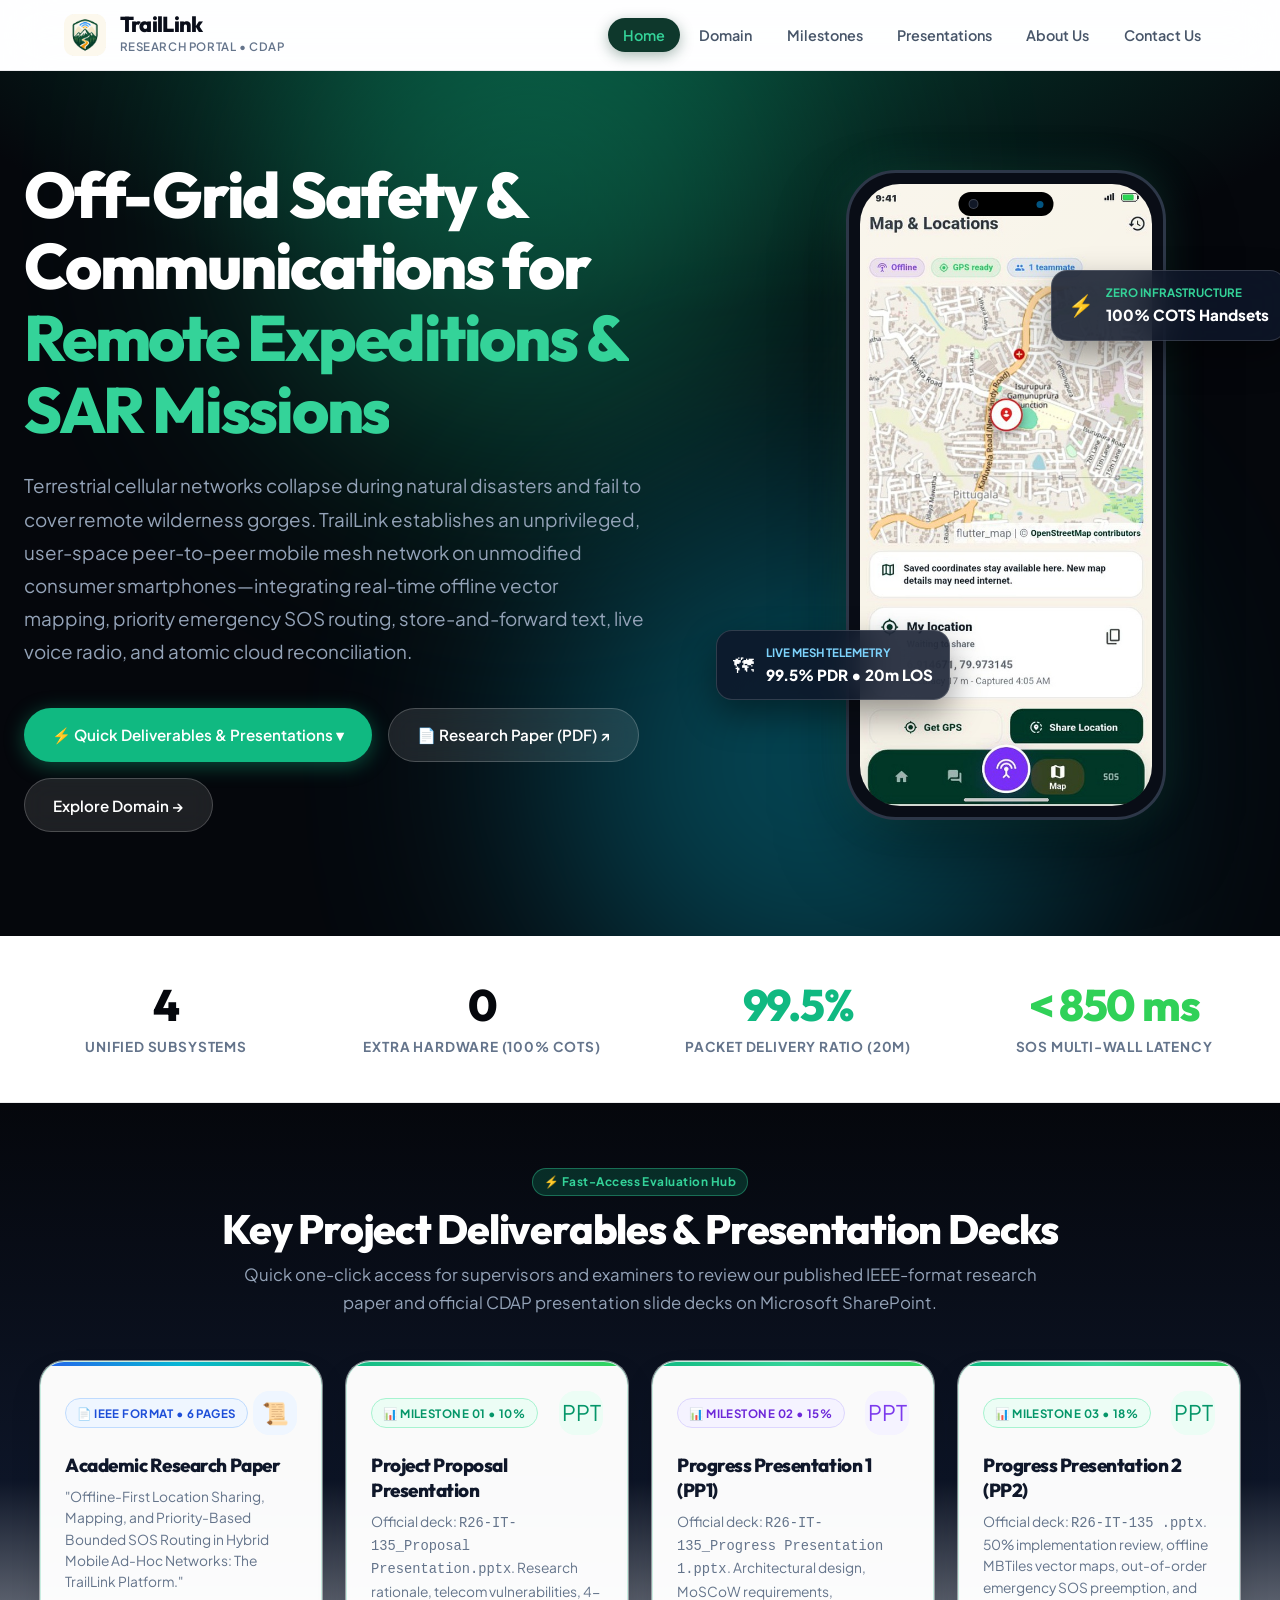
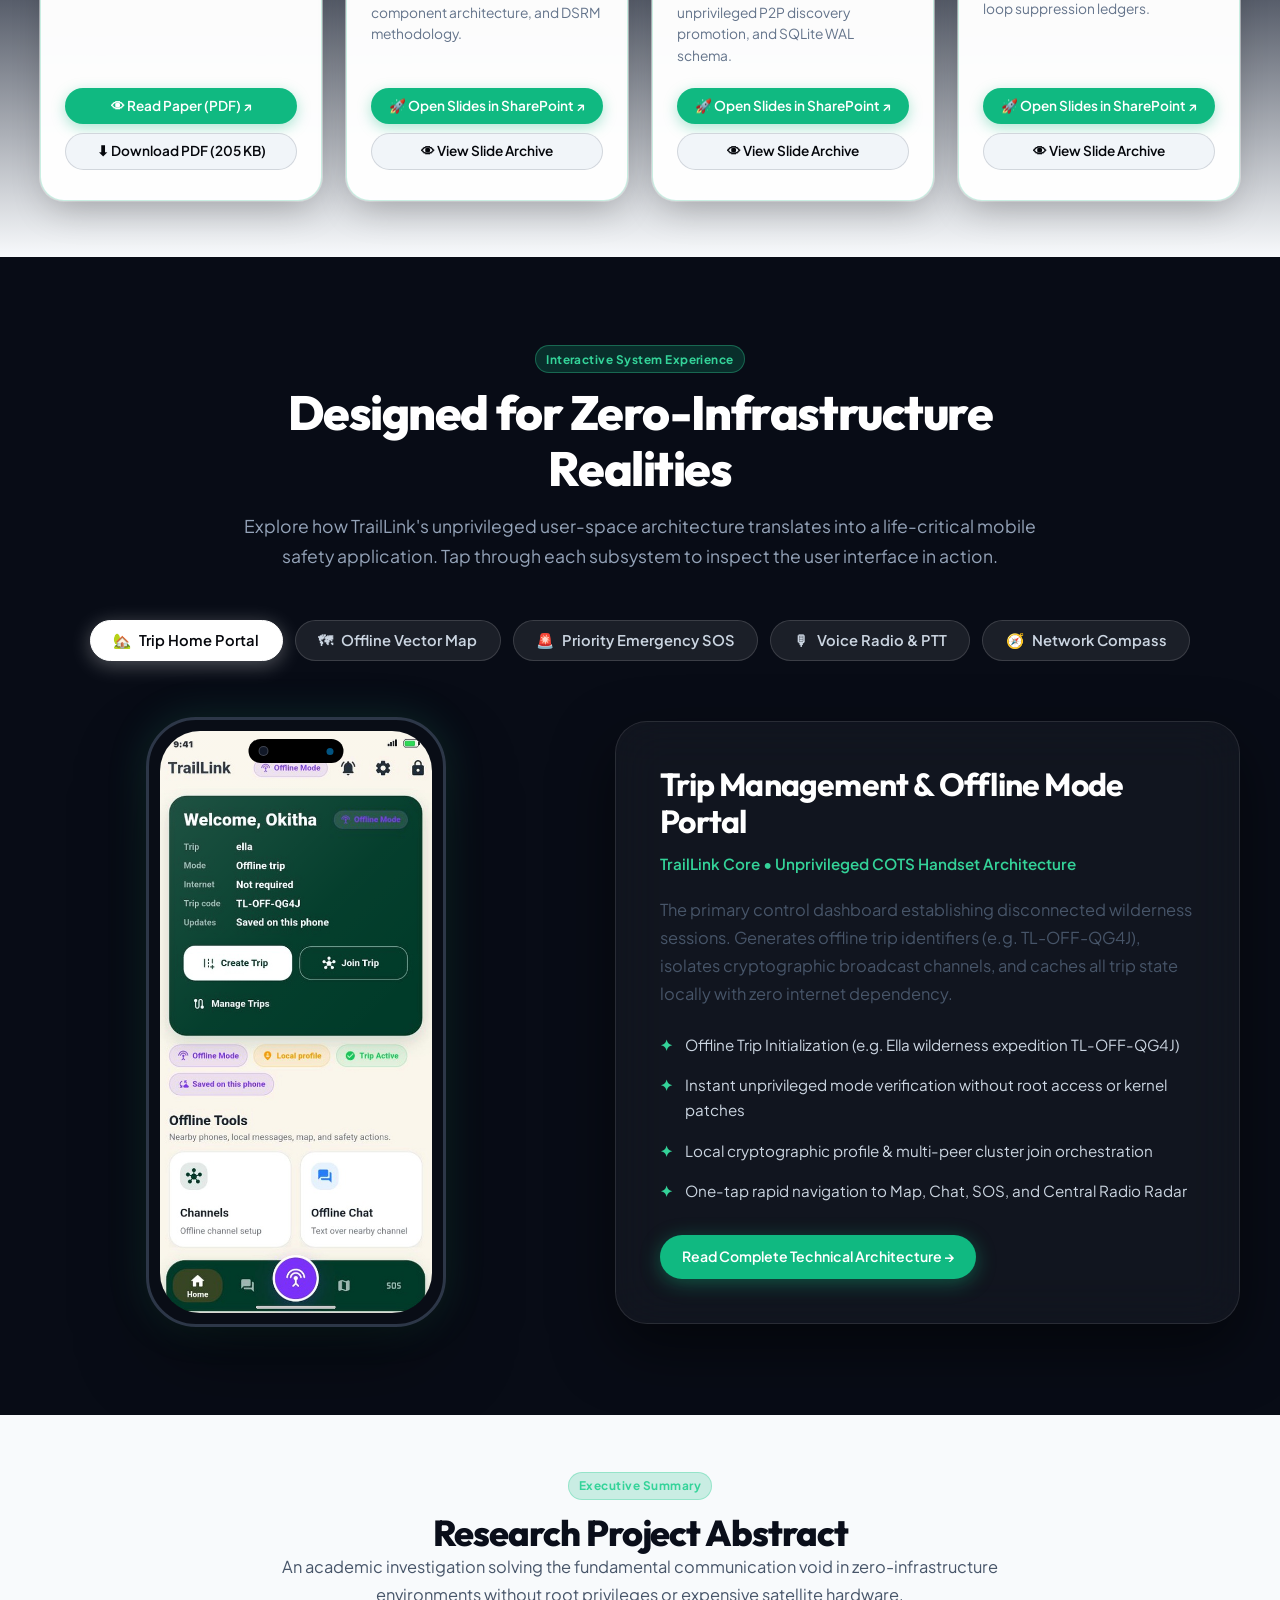
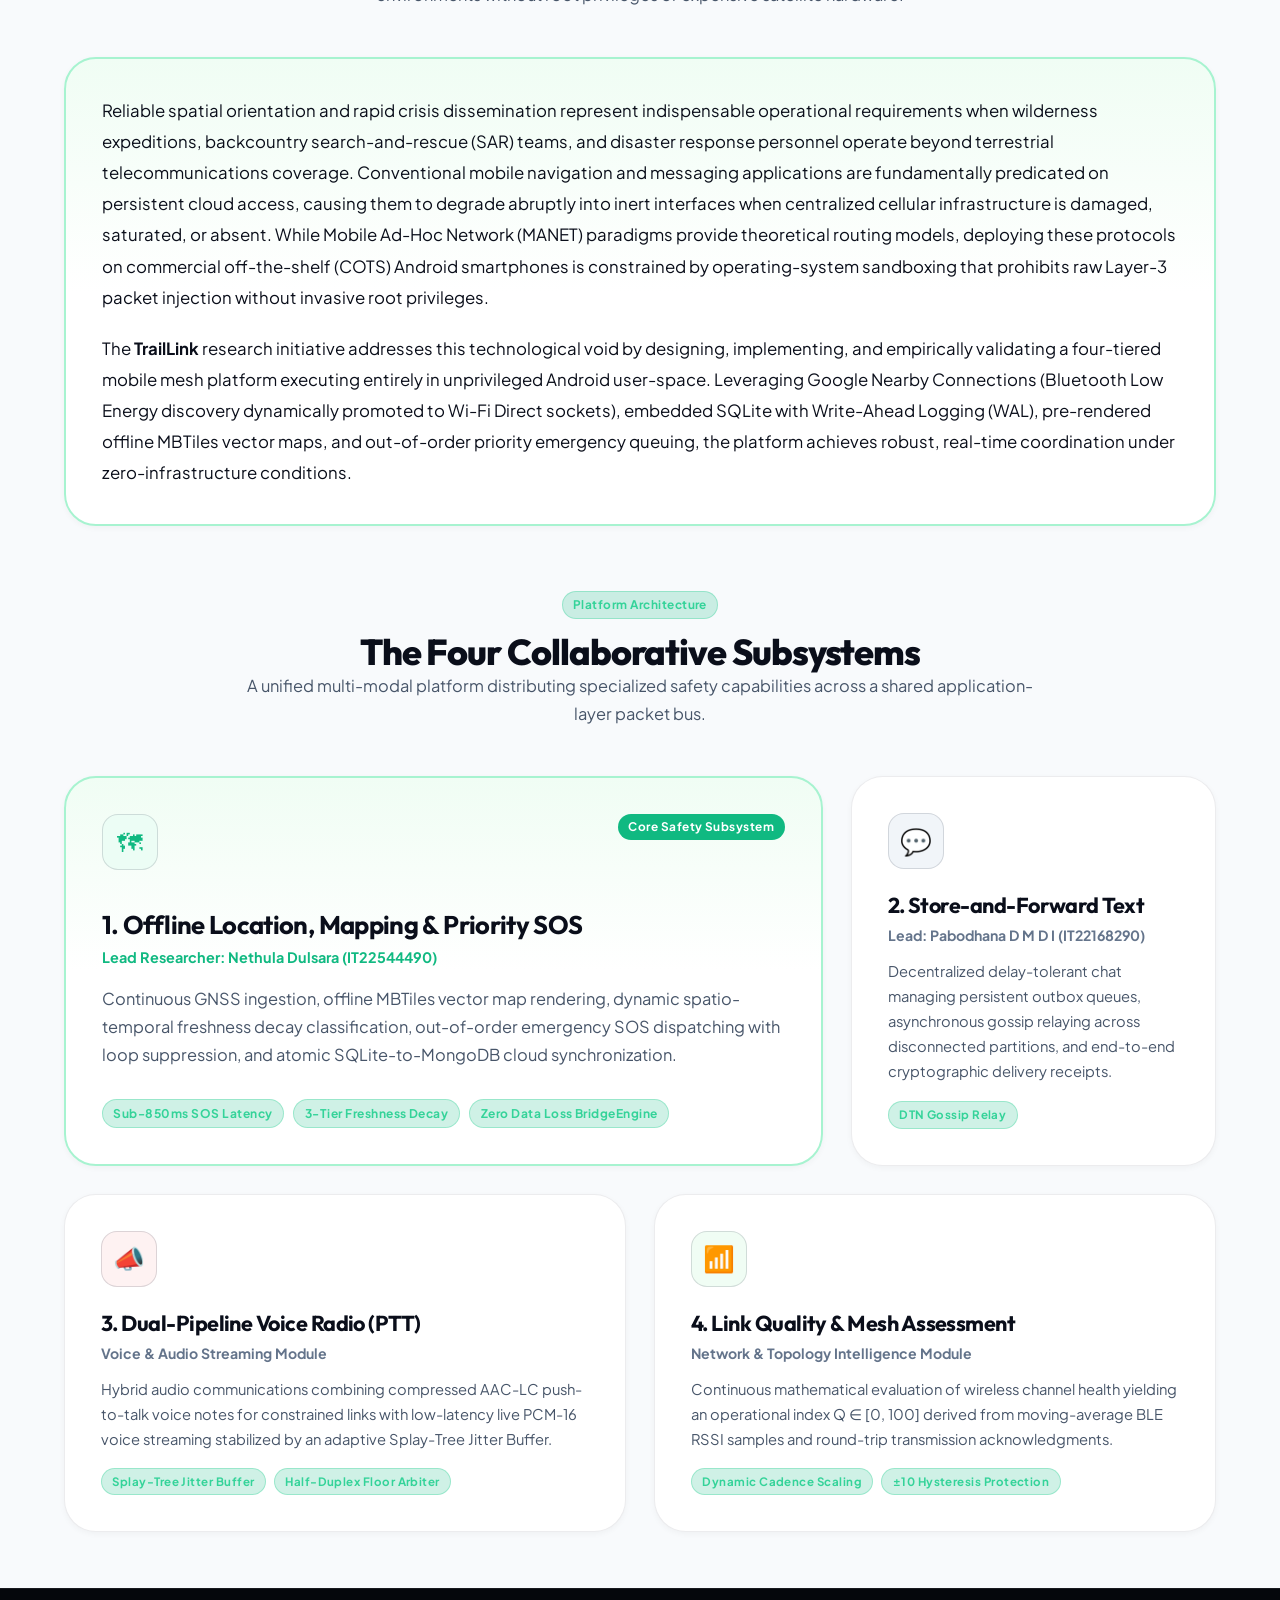
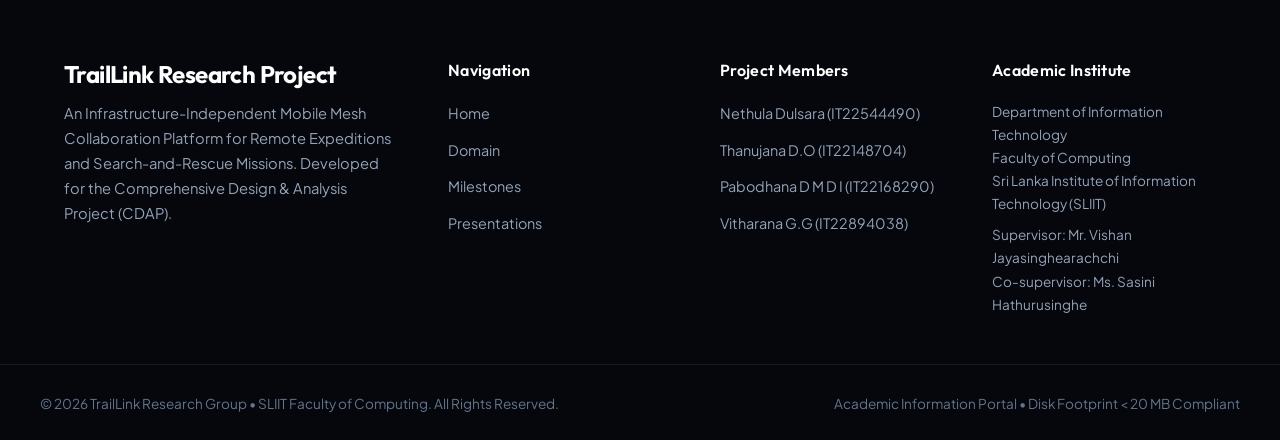
==== index.html @ e95dc028 "Initial commit of TrailLink website" ====
<!DOCTYPE html>
<html lang="en">
<head>
  <meta charset="UTF-8">
  <meta name="viewport" content="width=device-width, initial-scale=1.0">
  <meta name="description" content="TrailLink: Infrastructure-Independent Mobile Mesh Collaboration Platform for Remote Expeditions and Search-and-Rescue Missions. SLIIT CDAP Final Year Research Project.">
  <title>Home | TrailLink Academic Research Portal</title>
  <meta http-equiv="Cache-Control" content="no-cache, no-store, must-revalidate">
  <meta http-equiv="Pragma" content="no-cache">
  <meta http-equiv="Expires" content="0">
  <link rel="stylesheet" href="css/style.css?v=3.3">
  <link rel="icon" type="image/png" href="images/traillink_logo.png">
  <script>
    (function() {
      function clean() {
        document.querySelectorAll("nav a, footer a").forEach(function(a) {
          if (a.textContent.trim().toLowerCase() === "documents" || (a.getAttribute("href") && a.getAttribute("href").indexOf("documents.html") !== -1)) {
            var li = a.closest("li");
            if (li) li.remove(); else a.remove();
          }
        });
      }
      if (document.readyState === "loading") {
        document.addEventListener("DOMContentLoaded", clean);
      } else {
        clean();
      }
      window.addEventListener("pageshow", clean);
    })();
  </script>
</head>
<body>


  <!-- Sticky Glassmorphic Header -->
  <header class="site-header">
    <div class="header-container">
      <a href="index.html?v=3.2" class="brand-wrapper" aria-label="TrailLink Home">
        <img src="images/traillink_logo.png" alt="TrailLink Logo" class="brand-logo">
        <div class="brand-text">
          <h2>TrailLink</h2>
          <span>Research Portal &bull; CDAP</span>
        </div>
      </a>

      <button class="mobile-toggle" aria-label="Toggle navigation menu" aria-expanded="false">&#9776;</button>

      <!-- Navigation conforming to CDAP guidelines: Home, Domain, Milestones, Documents, Presentations, About us, Contact us -->
      <nav class="main-nav" aria-label="Primary navigation">
        <ul>
          <li><a href="index.html?v=3.2" class="nav-link active">Home</a></li>
          <li><a href="domain.html?v=3.2" class="nav-link">Domain</a></li>
          <li><a href="milestones.html?v=3.2" class="nav-link">Milestones</a></li>
          <li><a href="presentations.html?v=3.2" class="nav-link">Presentations</a></li>
          <li><a href="about.html?v=3.2" class="nav-link">About Us</a></li>
          <li><a href="contact.html?v=3.2" class="nav-link">Contact Us</a></li>
        </ul>
      </nav>
    </div>
  </header>

  <!-- Cinematic Apple Hero Section with Ambient Glow & Floating 3D Device -->
  <section class="hero-apple">
    <div class="ambient-light-orb orb-blue"></div>
    <div class="ambient-light-orb orb-cyan"></div>

    <div class="hero-apple-container">
      <div class="reveal">
        <h1>
          Off-Grid Safety &amp; Communications for <span class="text-gradient-cyan">Remote Expeditions &amp; SAR Missions</span>
        </h1>
        <p class="hero-lead-apple">
          Terrestrial cellular networks collapse during natural disasters and fail to cover remote wilderness gorges. TrailLink establishes an unprivileged, user-space peer-to-peer mobile mesh network on unmodified consumer smartphones—integrating real-time offline vector mapping, priority emergency SOS routing, store-and-forward text, live voice radio, and atomic cloud reconciliation.
        </p>
        <div class="hero-actions">
          <a href="#quick-deliverables" class="btn-apple btn-apple-primary">⚡ Quick Deliverables &amp; Presentations &#9662;</a>
          <a href="docs/R26-IT-135_Research_Paper.pdf" target="_blank" class="btn-apple btn-apple-glass">📄 Research Paper (PDF) &nearr;</a>
          <a href="domain.html?v=3.2" class="btn-apple btn-apple-glass">Explore Domain &rarr;</a>
        </div>
      </div>

      <!-- Photorealistic Apple Smartphone Device Frame Mockup -->
      <div class="device-perspective-wrap reveal-scale delay-200">
        <!-- Floating Live Telemetry Chips -->
        <div class="floating-status-chip chip-left">
          <span style="font-size: 1.3rem;">&#128506;</span>
          <div>
            <div style="font-size: 0.72rem; color: #7dd3fc; text-transform: uppercase; font-weight: 700;">Live Mesh Telemetry</div>
            <div style="font-size: 0.95rem; font-weight: 800;">99.5% PDR &bull; 20m LOS</div>
          </div>
        </div>

        <div class="floating-status-chip chip-right">
          <span style="font-size: 1.3rem;">&#9889;</span>
          <div>
            <div style="font-size: 0.72rem; color: #34d399; text-transform: uppercase; font-weight: 700;">Zero Infrastructure</div>
            <div style="font-size: 0.95rem; font-weight: 800;">100% COTS Handsets</div>
          </div>
        </div>

        <div class="phone-mockup-frame">
          <!-- Dynamic Island -->
          <div class="phone-dynamic-island">
            <div class="island-camera"></div>
            <div class="island-sensor"></div>
          </div>

          <!-- Phone Screen Container with Real TrailLink Screen -->
          <div class="phone-screen-container">
            <div class="screen-glare-overlay"></div>
            <img src="images/app_screen_map.jpg" alt="TrailLink Mobile App Topographic Map Screen" id="heroPhoneImg">
          </div>
        </div>
      </div>
    </div>
  </section>

  <!-- Key Evaluation Stats Strip -->
  <section class="metrics-apple-strip" aria-label="Empirical research highlights">
    <div class="metrics-container">
      <div class="metric-box reveal">
        <h3>4</h3>
        <p>Unified Subsystems</p>
      </div>
      <div class="metric-box reveal delay-100">
        <h3>0</h3>
        <p>Extra Hardware (100% COTS)</p>
      </div>
      <div class="metric-box reveal delay-200">
        <h3 style="color: var(--apple-blue);">99.5%</h3>
        <p>Packet Delivery Ratio (20m)</p>
      </div>
      <div class="metric-box reveal delay-300">
        <h3 style="color: var(--apple-emerald);">&lt; 850 ms</h3>
        <p>SOS Multi-Wall Latency</p>
      </div>
    </div>
  </section>

  <!-- Quick Academic Deliverables & Presentations Fast-Access Hub -->
  <section id="quick-deliverables" class="quick-deliverables-section">
    <div class="quick-deliverables-header reveal">
      <span class="notice-badge" style="background: rgba(16, 185, 129, 0.2); color: #34d399; border-color: rgba(52, 211, 153, 0.4);">
        ⚡ Fast-Access Evaluation Hub
      </span>
      <h2>Key Project Deliverables &amp; Presentation Decks</h2>
      <p>
        Quick one-click access for supervisors and examiners to review our published IEEE-format research paper and official CDAP presentation slide decks on Microsoft SharePoint.
      </p>
    </div>

    <div class="quick-grid">
      <!-- 1. Research Paper -->
      <article class="quick-card featured-research-card reveal">
        <div class="quick-card-top">
          <span class="quick-badge-tag blue">&#128196; IEEE Format &bull; 6 Pages</span>
          <div class="quick-card-icon" style="background: #eff6ff; color: #2563eb;">&#128220;</div>
        </div>
        <h3 class="quick-card-title">Academic Research Paper</h3>
        <p class="quick-card-desc">
          "Offline-First Location Sharing, Mapping, and Priority-Based Bounded SOS Routing in Hybrid Mobile Ad-Hoc Networks: The TrailLink Platform."
        </p>
        <div class="quick-card-actions">
          <a href="docs/R26-IT-135_Research_Paper.pdf" target="_blank" class="btn btn-primary">
            &#128065; Read Paper (PDF) &nearr;
          </a>
          <a href="docs/R26-IT-135_Research_Paper.pdf" download="R26-IT-135_Research_Paper.pdf" class="btn btn-secondary">
            &#11015; Download PDF (205 KB)
          </a>
        </div>
      </article>

      <!-- 2. Project Proposal Presentation -->
      <article class="quick-card reveal delay-100">
        <div class="quick-card-top">
          <span class="quick-badge-tag">&#128202; Milestone 01 &bull; 10%</span>
          <div class="quick-card-icon" style="background: #ecfdf5; color: #059669;">PPT</div>
        </div>
        <h3 class="quick-card-title">Project Proposal Presentation</h3>
        <p class="quick-card-desc">
          Official deck: <code>R26-IT-135_Proposal Presentation.pptx</code>. Research rationale, telecom vulnerabilities, 4-component architecture, and DSRM methodology.
        </p>
        <div class="quick-card-actions">
          <a href="https://mysliit.sharepoint.com/:p:/s/CDAPSubmissionCloud/IQC15Bek_uIVSIOEgPkZGYOIATdTR-P4vl9fgC8nMhyUMdo?e=iXcJzA" target="_blank" rel="noopener noreferrer" class="btn btn-primary">
            &#128640; Open Slides in SharePoint &nearr;
          </a>
          <a href="presentations.html?v=3.2" class="btn btn-secondary">
            &#128065; View Slide Archive
          </a>
        </div>
      </article>

      <!-- 3. Progress Presentation 1 (PP1) -->
      <article class="quick-card reveal delay-200">
        <div class="quick-card-top">
          <span class="quick-badge-tag purple">&#128202; Milestone 02 &bull; 15%</span>
          <div class="quick-card-icon" style="background: #f5f3ff; color: #7c3aed;">PPT</div>
        </div>
        <h3 class="quick-card-title">Progress Presentation 1 (PP1)</h3>
        <p class="quick-card-desc">
          Official deck: <code>R26-IT-135_Progress Presentation 1.pptx</code>. Architectural design, MoSCoW requirements, unprivileged P2P discovery promotion, and SQLite WAL schema.
        </p>
        <div class="quick-card-actions">
          <a href="https://mysliit.sharepoint.com/:p:/s/CDAPSubmissionCloud/IQD188hyQa2QQ5qhWTpDg05fAec-mhogsgdaYyhh0Opthes?e=thUgjJ" target="_blank" rel="noopener noreferrer" class="btn btn-primary">
            &#128640; Open Slides in SharePoint &nearr;
          </a>
          <a href="presentations.html?v=3.2" class="btn btn-secondary">
            &#128065; View Slide Archive
          </a>
        </div>
      </article>

      <!-- 4. Progress Presentation 2 (PP2) -->
      <article class="quick-card reveal delay-300">
        <div class="quick-card-top">
          <span class="quick-badge-tag">&#128202; Milestone 03 &bull; 18%</span>
          <div class="quick-card-icon" style="background: #ecfdf5; color: #059669;">PPT</div>
        </div>
        <h3 class="quick-card-title">Progress Presentation 2 (PP2)</h3>
        <p class="quick-card-desc">
          Official deck: <code>R26-IT-135 .pptx</code>. 50% implementation review, offline MBTiles vector maps, out-of-order emergency SOS preemption, and loop suppression ledgers.
        </p>
        <div class="quick-card-actions">
          <a href="https://mysliit.sharepoint.com/:p:/s/CDAPSubmissionCloud/IQDB-FjbmU2WSJPV8QAsLF9UARYEhjuR_JwZ-eSzOdaPLUQ?e=oGb8f1" target="_blank" rel="noopener noreferrer" class="btn btn-primary">
            &#128640; Open Slides in SharePoint &nearr;
          </a>
          <a href="presentations.html?v=3.2" class="btn btn-secondary">
            &#128065; View Slide Archive
          </a>
        </div>
      </article>
    </div>
  </section>

  <!-- Apple Interactive App Showcase Section (Click to switch screens!) -->
  <section id="showcase" class="showcase-apple-section">
    <div class="showcase-header reveal">
      <span class="notice-badge" style="margin-bottom: 0.75rem;">Interactive System Experience</span>
      <h2>Designed for Zero-Infrastructure Realities</h2>
      <p>
        Explore how TrailLink's unprivileged user-space architecture translates into a life-critical mobile safety application. Tap through each subsystem to inspect the user interface in action.
      </p>
    </div>

    <!-- Showcase Navigation Tabs -->
    <div class="showcase-tabs-nav reveal delay-100">
      <button class="showcase-tab-btn active" data-showcase="home">
        <span>&#127969;</span> Trip Home Portal
      </button>
      <button class="showcase-tab-btn" data-showcase="map">
        <span>&#128506;</span> Offline Vector Map
      </button>
      <button class="showcase-tab-btn" data-showcase="sos">
        <span>&#128680;</span> Priority Emergency SOS
      </button>
      <button class="showcase-tab-btn" data-showcase="chat">
        <span>&#127897;</span> Voice Radio &amp; PTT
      </button>
      <button class="showcase-tab-btn" data-showcase="link">
        <span>&#129517;</span> Network Compass
      </button>
    </div>

    <!-- Interactive Display (Phone Frame + Feature Deep Dive) -->
    <div class="showcase-display-grid">
      <!-- 3D Phone Screen -->
      <div class="showcase-phone-center reveal-scale delay-200">
        <div class="phone-mockup-frame" style="width: 300px; height: 610px; animation: none;">
          <div class="phone-dynamic-island">
            <div class="island-camera"></div>
            <div class="island-sensor"></div>
          </div>
          <div class="phone-screen-container">
            <div class="screen-glare-overlay"></div>
            <img src="images/app_screen_home.jpg" alt="TrailLink App Showcase Screen" id="showcaseScreenImg">
          </div>
        </div>
      </div>

      <!-- Feature Details Pane -->
      <div class="showcase-info-pane reveal delay-300">
        <h3 id="showcaseTitle">Trip Management &amp; Offline Mode Portal</h3>
        <div class="lead-sub" id="showcaseLead">TrailLink Core &bull; Unprivileged COTS Handset Architecture</div>
        <p id="showcaseDesc">
          The primary control dashboard establishing disconnected wilderness sessions. Generates offline trip identifiers (e.g. TL-OFF-QG4J), isolates cryptographic broadcast channels, and caches all trip state locally with zero internet dependency.
        </p>
        <ul class="showcase-feature-list" id="showcaseList">
          <li>Offline Trip Initialization (e.g. Ella wilderness expedition TL-OFF-QG4J)</li>
          <li>Instant unprivileged mode verification without root access or kernel patches</li>
          <li>Local cryptographic profile &amp; multi-peer cluster join orchestration</li>
          <li>One-tap rapid navigation to Map, Chat, SOS, and Central Radio Radar</li>
        </ul>
        <div style="margin-top: 2rem;">
          <a href="domain.html#subsystem-features" class="btn-apple btn-apple-primary" style="font-size: 0.88rem; padding: 0.65rem 1.35rem;">
            Read Complete Technical Architecture &rarr;
          </a>
        </div>
      </div>
    </div>
  </section>

  <!-- Main Content: Abstract & Bento Grid -->
  <main class="main-content">
    <div class="content-container">

      <!-- Executive Abstract Card -->
      <section class="section-header reveal">
        <span class="notice-badge">Executive Summary</span>
        <h2 style="font-size: 2.25rem; margin-top: 0.75rem;">Research Project Abstract</h2>
        <p>An academic investigation solving the fundamental communication void in zero-infrastructure environments without root privileges or expensive satellite hardware.</p>
      </section>

      <div class="bento-card bento-highlight reveal delay-100" style="margin-bottom: 4rem;">
        <p style="font-size: 1.05rem; line-height: 1.85; color: var(--text-primary); margin-bottom: 1.25rem;">
          Reliable spatial orientation and rapid crisis dissemination represent indispensable operational requirements when wilderness expeditions, backcountry search-and-rescue (SAR) teams, and disaster response personnel operate beyond terrestrial telecommunications coverage. Conventional mobile navigation and messaging applications are fundamentally predicated on persistent cloud access, causing them to degrade abruptly into inert interfaces when centralized cellular infrastructure is damaged, saturated, or absent. While Mobile Ad-Hoc Network (MANET) paradigms provide theoretical routing models, deploying these protocols on commercial off-the-shelf (COTS) Android smartphones is constrained by operating-system sandboxing that prohibits raw Layer-3 packet injection without invasive root privileges.
        </p>
        <p style="font-size: 1.05rem; line-height: 1.85; color: var(--text-primary); margin: 0;">
          The <strong>TrailLink</strong> research initiative addresses this technological void by designing, implementing, and empirically validating a four-tiered mobile mesh platform executing entirely in unprivileged Android user-space. Leveraging Google Nearby Connections (Bluetooth Low Energy discovery dynamically promoted to Wi-Fi Direct sockets), embedded SQLite with Write-Ahead Logging (WAL), pre-rendered offline MBTiles vector maps, and out-of-order priority emergency queuing, the platform achieves robust, real-time coordination under zero-infrastructure conditions.
        </p>
      </div>

      <!-- Bento Grid: The 4 Synchronized Subsystems -->
      <section class="section-header reveal">
        <span class="notice-badge">Platform Architecture</span>
        <h2 style="font-size: 2.25rem; margin-top: 0.75rem;">The Four Collaborative Subsystems</h2>
        <p>A unified multi-modal platform distributing specialized safety capabilities across a shared application-layer packet bus.</p>
      </section>

      <div class="bento-grid">
        <!-- Subsystem 1 (Featured - Span 8) -->
        <article class="bento-card bento-col-8 bento-highlight reveal">
          <div style="display: flex; justify-content: space-between; align-items: flex-start; margin-bottom: 1rem;">
            <div class="bento-icon-box">&#128506;</div>
            <span class="notice-badge" style="background: var(--apple-blue); color: #ffffff; border: none;">Core Safety Subsystem</span>
          </div>
          <h3 style="font-size: 1.6rem; margin-bottom: 0.4rem;">1. Offline Location, Mapping &amp; Priority SOS</h3>
          <div style="font-size: 0.9rem; font-weight: 700; color: var(--apple-blue); margin-bottom: 1rem;">
            Lead Researcher: Nethula Dulsara (IT22544490)
          </div>
          <p style="margin-bottom: 1.25rem;">
            Continuous GNSS ingestion, offline MBTiles vector map rendering, dynamic spatio-temporal freshness decay classification, out-of-order emergency SOS dispatching with loop suppression, and atomic SQLite-to-MongoDB cloud synchronization.
          </p>
          <div style="margin-top: auto; display: flex; gap: 0.6rem; flex-wrap: wrap;">
            <span class="notice-badge" style="font-size: 0.75rem;">Sub-850ms SOS Latency</span>
            <span class="notice-badge" style="font-size: 0.75rem;">3-Tier Freshness Decay</span>
            <span class="notice-badge" style="font-size: 0.75rem;">Zero Data Loss BridgeEngine</span>
          </div>
        </article>

        <!-- Subsystem 2 (Span 4) -->
        <article class="bento-card bento-col-4 reveal delay-100">
          <div class="bento-icon-box" style="background: #f1f5f9; color: #334155;">&#128172;</div>
          <h3 style="font-size: 1.35rem; margin-bottom: 0.4rem;">2. Store-and-Forward Text</h3>
          <div style="font-size: 0.88rem; font-weight: 700; color: var(--text-tertiary); margin-bottom: 0.75rem;">
            Lead: Pabodhana D M D I (IT22168290)
          </div>
          <p style="font-size: 0.92rem; margin-bottom: 1rem;">
            Decentralized delay-tolerant chat managing persistent outbox queues, asynchronous gossip relaying across disconnected partitions, and end-to-end cryptographic delivery receipts.
          </p>
          <div style="margin-top: auto;">
            <span class="notice-badge" style="font-size: 0.72rem;">DTN Gossip Relay</span>
          </div>
        </article>

        <!-- Subsystem 3 (Span 6) -->
        <article class="bento-card bento-col-6 reveal delay-200">
          <div class="bento-icon-box" style="background: #fef2f2; color: #dc2626;">&#128227;</div>
          <h3 style="font-size: 1.35rem; margin-bottom: 0.4rem;">3. Dual-Pipeline Voice Radio (PTT)</h3>
          <div style="font-size: 0.88rem; font-weight: 700; color: var(--text-tertiary); margin-bottom: 0.75rem;">
            Voice &amp; Audio Streaming Module
          </div>
          <p style="font-size: 0.92rem; margin-bottom: 1rem;">
            Hybrid audio communications combining compressed AAC-LC push-to-talk voice notes for constrained links with low-latency live PCM-16 voice streaming stabilized by an adaptive Splay-Tree Jitter Buffer.
          </p>
          <div style="margin-top: auto; display: flex; gap: 0.5rem; flex-wrap: wrap;">
            <span class="notice-badge" style="font-size: 0.72rem;">Splay-Tree Jitter Buffer</span>
            <span class="notice-badge" style="font-size: 0.72rem;">Half-Duplex Floor Arbiter</span>
          </div>
        </article>

        <!-- Subsystem 4 (Span 6) -->
        <article class="bento-card bento-col-6 reveal delay-300">
          <div class="bento-icon-box" style="background: #f0fdf4; color: #16a34a;">&#128246;</div>
          <h3 style="font-size: 1.35rem; margin-bottom: 0.4rem;">4. Link Quality &amp; Mesh Assessment</h3>
          <div style="font-size: 0.88rem; font-weight: 700; color: var(--text-tertiary); margin-bottom: 0.75rem;">
            Network &amp; Topology Intelligence Module
          </div>
          <p style="font-size: 0.92rem; margin-bottom: 1rem;">
            Continuous mathematical evaluation of wireless channel health yielding an operational index Q &in; [0, 100] derived from moving-average BLE RSSI samples and round-trip transmission acknowledgments.
          </p>
          <div style="margin-top: auto; display: flex; gap: 0.5rem; flex-wrap: wrap;">
            <span class="notice-badge" style="font-size: 0.72rem;">Dynamic Cadence Scaling</span>
            <span class="notice-badge" style="font-size: 0.72rem;">&plusmn;10 Hysteresis Protection</span>
          </div>
        </article>
      </div>
    </div>
  </main>

  <!-- Site Footer -->
  <footer class="site-footer">
    <div class="footer-top">
      <div class="footer-brand">
        <h3>TrailLink Research Project</h3>
        <p>
          An Infrastructure-Independent Mobile Mesh Collaboration Platform for Remote Expeditions and Search-and-Rescue Missions. Developed for the Comprehensive Design &amp; Analysis Project (CDAP).
        </p>
      </div>
      <div class="footer-col">
        <h4>Navigation</h4>
        <ul>
          <li><a href="index.html?v=3.2">Home</a></li>
          <li><a href="domain.html?v=3.2">Domain</a></li>
          <li><a href="milestones.html?v=3.2">Milestones</a></li>
          <li><a href="presentations.html?v=3.2">Presentations</a></li>
        </ul>
      </div>
      <div class="footer-col">
        <h4>Project Members</h4>
        <ul>
          <li><a href="about.html?v=3.2">Nethula Dulsara (IT22544490)</a></li>
          <li><a href="about.html?v=3.2">Thanujana D.O (IT22148704)</a></li>
          <li><a href="about.html?v=3.2">Pabodhana D M D I (IT22168290)</a></li>
          <li><a href="about.html?v=3.2">Vitharana G.G (IT22894038)</a></li>
        </ul>
      </div>
      <div class="footer-col">
        <h4>Academic Institute</h4>
        <p style="font-size: 0.85rem; color: #94a3b8; margin-bottom: 0.5rem;">
          Department of Information Technology<br>
          Faculty of Computing<br>
          Sri Lanka Institute of Information Technology (SLIIT)
        </p>
        <p style="font-size: 0.85rem; color: #94a3b8;">
          Supervisor: Mr. Vishan Jayasinghearachchi<br>
          Co-supervisor: Ms. Sasini Hathurusinghe
        </p>
      </div>
    </div>
    <div class="footer-bottom">
      <div class="footer-bottom-container">
        <div>&copy; 2026 TrailLink Research Group &bull; SLIIT Faculty of Computing. All Rights Reserved.</div>
        <div>Academic Information Portal &bull; Disk Footprint &lt; 20 MB Compliant</div>
      </div>
    </div>
  </footer>

  <script src="js/main.js?v=3.2"></script>
</body>
</html>
---- css/style.css ----
/* ==============================================================================
   TrailLink Academic Research Portal - Master Level Apple Design System
   Designed with Cupertino / Next-Gen Aesthetics:
   - Deep Obsidian & Space Slate surfaces
   - Optical Glassmorphism (multi-layered backdrop-filters)
   - Dynamic Perspective iPhone Mockups with realistic hardware bezels
   - Physics-based fluid easing & IntersectionObserver scroll triggers
   - Interactive cursor-tracking radial glow & ambient light orbs
   ============================================================================== */

@import url('https://fonts.googleapis.com/css2?family=Plus+Jakarta+Sans:wght@300;400;500;600;700;800;900&family=Outfit:wght@500;600;700;800;900&family=JetBrains+Mono:wght@400;500;600;700&display=swap');

:root {
  /* Apple / Cupertino Pro Palette */
  --apple-black: #05070c;
  --apple-dark-slate: #0b0f19;
  --apple-card-dark: rgba(18, 24, 38, 0.75);
  --apple-card-light: #ffffff;
  
  --apple-blue: #10b981;
  --apple-blue-hover: #059669;
  --apple-cyan: #34d399;
  --apple-indigo: #5e5ce6;
  --apple-emerald: #30d158;
  --apple-amber: #ff9f0a;
  --apple-red: #ff453a;
  --apple-teal: #30b0c7;
  --apple-purple: #af52de;
  
  /* Container system */
  --container-max: 1200px;
  
  /* Compatibility aliases for subpage elements */
  --primary: var(--apple-blue);
  --primary-hover: var(--apple-blue-hover);
  --primary-border: #a7f3d0;
  --secondary: #0f172a;
  --text-main: #1e293b;
  --text-muted: #64748b;
  --text-subtle: #94a3b8;
  --border-color: rgba(15, 23, 42, 0.08);
  --accent-emerald: #10b981;
  --accent-cyan: #06b6d4;
  --accent-amber: #f59e0b;
  --accent-purple: #8b5cf6;
  --bg-card: #ffffff;
  --bg-card-alt: #f8fafc;
  
  /* Light / Dark Adaptive System (Defaulting to crisp high-contrast luxury dark accents) */
  --bg-body: #f8fafc;
  --bg-surface: #ffffff;
  --bg-surface-elevated: #ffffff;
  --bg-surface-alt: #f1f5f9;
  
  --text-primary: #0a0e1a;
  --text-secondary: #475569;
  --text-tertiary: #64748b;
  --text-white: #ffffff;
  
  --border-subtle: rgba(15, 23, 42, 0.08);
  --border-medium: rgba(15, 23, 42, 0.14);
  --border-glass: rgba(255, 255, 255, 0.18);
  
  --glow-blue: rgba(16, 185, 129, 0.25);
  --glow-cyan: rgba(52, 211, 153, 0.35);
  --glow-emerald: rgba(48, 209, 88, 0.25);
  --glow-red: rgba(255, 69, 58, 0.35);

  --shadow-sm: 0 2px 6px rgba(0, 0, 0, 0.04);
  --shadow-md: 0 8px 24px -4px rgba(15, 23, 42, 0.08);
  --shadow-lg: 0 16px 40px -8px rgba(15, 23, 42, 0.12);
  --shadow-2xl: 0 25px 65px -12px rgba(5, 7, 12, 0.35);
  --shadow-phone: 0 35px 80px -15px rgba(0, 0, 0, 0.5), 0 0 40px rgba(52, 211, 153, 0.15);

  --radius-xs: 6px;
  --radius-sm: 10px;
  --radius-md: 16px;
  --radius-lg: 24px;
  --radius-xl: 32px;
  --radius-full: 9999px;

  --ease-apple: cubic-bezier(0.16, 1, 0.3, 1);
  --ease-smooth: cubic-bezier(0.4, 0, 0.2, 1);
  
  --font-sans: 'Plus Jakarta Sans', -apple-system, BlinkMacSystemFont, 'SF Pro Text', sans-serif;
  --font-display: 'Outfit', 'Plus Jakarta Sans', -apple-system, sans-serif;
  --font-mono: 'JetBrains Mono', SFMono-Regular, monospace;
}

/* ==============================================================================
   Reset & Core
   ============================================================================== */
*, *::before, *::after {
  margin: 0;
  padding: 0;
  box-sizing: border-box;
}

html {
  scroll-behavior: smooth;
  font-size: 16px;
  overflow-x: hidden;
}

body {
  font-family: var(--font-sans);
  background-color: var(--bg-body);
  color: var(--text-primary);
  line-height: 1.65;
  -webkit-font-smoothing: antialiased;
  -moz-osx-font-smoothing: grayscale;
  min-height: 100vh;
  display: flex;
  flex-direction: column;
  overflow-x: hidden;
}

/* Top Scroll Progress Bar */
.scroll-progress-bar {
  position: fixed;
  top: 0;
  left: 0;
  height: 3px;
  background: linear-gradient(90deg, #10b981, #34d399, #30d158);
  width: 0%;
  z-index: 9999;
  transition: width 0.08s linear;
  box-shadow: 0 0 10px rgba(52, 211, 153, 0.8);
}

/* ==============================================================================
   Typography & Apple Heading Gradients
   ============================================================================== */
h1, h2, h3, h4, h5, h6 {
  font-family: var(--font-display);
  font-weight: 700;
  color: var(--text-primary);
  line-height: 1.15;
  letter-spacing: -0.025em;
}

h1 { font-size: clamp(2.4rem, 5vw, 4rem); font-weight: 800; letter-spacing: -0.035em; }
h2 { font-size: clamp(1.85rem, 3.5vw, 2.75rem); font-weight: 800; letter-spacing: -0.03em; }
h3 { font-size: 1.45rem; font-weight: 700; }
h4 { font-size: 1.15rem; font-weight: 600; }

p {
  color: var(--text-secondary);
  font-size: 1.025rem;
  line-height: 1.7;
}

a {
  color: var(--apple-blue);
  text-decoration: none;
  transition: all 0.2s var(--ease-smooth);
}

a:hover {
  color: var(--apple-cyan);
}

.text-gradient {
  background: linear-gradient(135deg, #ffffff 10%, #cbd5e1 50%, #94a3b8 100%);
  -webkit-background-clip: text;
  -webkit-text-fill-color: transparent;
}

.text-gradient-cyan {
  background: linear-gradient(135deg, #34d399 0%, #34d399 50%, #34d399 100%);
  -webkit-background-clip: text;
  -webkit-text-fill-color: transparent;
}

.text-gradient-emergency {
  background: linear-gradient(135deg, #ff453a 0%, #ff9f0a 100%);
  -webkit-background-clip: text;
  -webkit-text-fill-color: transparent;
}

/* ==============================================================================
   Top Academic Notice Bar
   ============================================================================== */
.top-notice-bar {
  background: #05070c;
  color: #94a3b8;
  font-size: 0.8rem;
  padding: 0.55rem 0;
  border-bottom: 1px solid rgba(255, 255, 255, 0.08);
  position: relative;
  z-index: 1001;
}

.top-notice-container {
  max-width: var(--container-max);
  margin: 0 auto;
  padding: 0 24px;
  display: flex;
  justify-content: space-between;
  align-items: center;
  flex-wrap: wrap;
  gap: 0.5rem;
}

.notice-badge {
  background: rgba(16, 185, 129, 0.2);
  color: #34d399;
  padding: 0.2rem 0.65rem;
  border-radius: var(--radius-full);
  font-weight: 700;
  font-size: 0.74rem;
  letter-spacing: 0.04em;
  border: 1px solid rgba(52, 211, 153, 0.35);
  display: inline-flex;
  align-items: center;
  gap: 0.35rem;
}

.pulsing-dot {
  width: 6px;
  height: 6px;
  border-radius: 50%;
  background: #30d158;
  box-shadow: 0 0 8px #30d158;
  animation: pulse-ring 2s infinite;
}

@keyframes pulse-ring {
  0% { transform: scale(0.95); box-shadow: 0 0 0 0 rgba(48, 209, 88, 0.7); }
  70% { transform: scale(1); box-shadow: 0 0 0 6px rgba(48, 209, 88, 0); }
  100% { transform: scale(0.95); box-shadow: 0 0 0 0 rgba(48, 209, 88, 0); }
}

/* ==============================================================================
   Apple Glassmorphic Header & Navigation
   ============================================================================== */
.site-header {
  position: sticky;
  top: 0;
  z-index: 1000;
  background: rgba(255, 255, 255, 0.82);
  backdrop-filter: blur(24px) saturate(180%);
  -webkit-backdrop-filter: blur(24px) saturate(180%);
  border-bottom: 1px solid var(--border-subtle);
  transition: all 0.3s var(--ease-apple);
}

.site-header.scrolled {
  background: rgba(255, 255, 255, 0.94);
  box-shadow: 0 10px 30px rgba(0, 0, 0, 0.06);
}

.header-container {
  max-width: var(--container-max);
  margin: 0 auto;
  padding: 0.85rem 24px;
  display: flex;
  align-items: center;
  justify-content: space-between;
}

.brand-wrapper {
  display: flex;
  align-items: center;
  gap: 0.85rem;
  text-decoration: none;
}

.brand-logo {
  height: 42px;
  width: auto;
  object-fit: contain;
  border-radius: 10px;
  transition: transform 0.3s var(--ease-apple);
}

.brand-wrapper:hover .brand-logo {
  transform: scale(1.06);
}

.brand-text h2 {
  font-size: 1.35rem;
  font-weight: 800;
  color: var(--text-primary);
  line-height: 1;
}

.brand-text span {
  font-size: 0.72rem;
  color: var(--text-tertiary);
  font-weight: 600;
  letter-spacing: 0.05em;
  text-transform: uppercase;
  display: block;
  margin-top: 2px;
}

.main-nav ul {
  display: flex;
  list-style: none;
  align-items: center;
  gap: 0.25rem;
}

.nav-link {
  font-size: 0.9rem;
  font-weight: 600;
  color: var(--text-secondary);
  padding: 0.5rem 0.95rem;
  border-radius: var(--radius-full);
  transition: all 0.2s var(--ease-smooth);
  position: relative;
}

.nav-link:hover {
  color: #059669;
  background: #ecfdf5;
}

.nav-link.active {
  color: #34d399;
  background: #0e382c;
  box-shadow: 0 4px 14px rgba(14, 56, 44, 0.35);
}

.mobile-toggle {
  display: none;
  background: none;
  border: 1px solid var(--border-subtle);
  padding: 0.5rem 0.75rem;
  border-radius: var(--radius-sm);
  cursor: pointer;
  font-size: 1.25rem;
}

/* ==============================================================================
   Cinematic Apple Hero Section
   ============================================================================== */
.hero-apple {
  background: radial-gradient(ellipse 80% 60% at 50% -20%, #064e3b 0%, #05070c 80%);
  color: var(--text-white);
  padding: 5.5rem 1.5rem 6.5rem;
  position: relative;
  overflow: hidden;
}

.ambient-light-orb {
  position: absolute;
  width: 550px;
  height: 550px;
  border-radius: 50%;
  filter: blur(120px);
  pointer-events: none;
  opacity: 0.35;
  z-index: 0;
}

.ambient-light-orb.orb-blue {
  top: -150px;
  left: 20%;
  background: #10b981;
}

.ambient-light-orb.orb-cyan {
  bottom: -100px;
  right: 15%;
  background: #06b6d4;
}

.hero-apple-container {
  max-width: 1280px;
  margin: 0 auto;
  position: relative;
  z-index: 1;
  display: grid;
  grid-template-columns: 1.15fr 0.85fr;
  gap: 3.5rem;
  align-items: center;
}

.hero-pill-badge {
  display: inline-flex;
  align-items: center;
  gap: 0.6rem;
  background: rgba(255, 255, 255, 0.08);
  backdrop-filter: blur(16px);
  padding: 0.4rem 1rem;
  border-radius: var(--radius-full);
  font-size: 0.82rem;
  font-weight: 600;
  color: #7dd3fc;
  border: 1px solid rgba(255, 255, 255, 0.15);
  margin-bottom: 1.5rem;
  box-shadow: 0 4px 20px rgba(0, 0, 0, 0.25);
}

.hero-apple h1 {
  font-size: clamp(2.5rem, 5vw, 4.2rem);
  font-weight: 800;
  color: #ffffff;
  line-height: 1.12;
  margin-bottom: 1.5rem;
  letter-spacing: -0.035em;
}

.hero-lead-apple {
  font-size: 1.18rem;
  color: #94a3b8;
  line-height: 1.75;
  margin-bottom: 2.5rem;
  max-width: 620px;
}

.hero-actions {
  display: flex;
  gap: 1rem;
  flex-wrap: wrap;
}

/* Apple Buttons */
.btn-apple {
  display: inline-flex;
  align-items: center;
  justify-content: center;
  gap: 0.5rem;
  font-family: var(--font-sans);
  font-size: 0.95rem;
  font-weight: 600;
  padding: 0.85rem 1.75rem;
  border-radius: var(--radius-full);
  cursor: pointer;
  transition: all 0.25s var(--ease-apple);
  border: none;
  text-decoration: none;
}

.btn-apple-primary {
  background: var(--apple-blue);
  color: #ffffff;
  box-shadow: 0 4px 20px rgba(16, 185, 129, 0.4);
}

.btn-apple-primary:hover {
  background: var(--apple-blue-hover);
  transform: translateY(-2px);
  box-shadow: 0 8px 28px rgba(16, 185, 129, 0.6);
  color: #ffffff;
}

.btn-apple-glass {
  background: rgba(255, 255, 255, 0.1);
  color: #ffffff;
  backdrop-filter: blur(12px);
  border: 1px solid rgba(255, 255, 255, 0.2);
}

.btn-apple-glass:hover {
  background: rgba(255, 255, 255, 0.18);
  border-color: rgba(255, 255, 255, 0.35);
  transform: translateY(-2px);
  color: #ffffff;
}

/* ==============================================================================
   Photorealistic Apple Smartphone Device Frame Mockup
   ============================================================================== */
.device-perspective-wrap {
  perspective: 1200px;
  display: flex;
  justify-content: center;
  align-items: center;
  position: relative;
}

.phone-mockup-frame {
  width: 320px;
  height: 650px;
  background: #090d16;
  border-radius: 50px;
  padding: 11px;
  box-shadow: var(--shadow-phone);
  border: 3.5px solid #2d3748;
  position: relative;
  transition: transform 0.6s var(--ease-apple), box-shadow 0.6s var(--ease-apple);
  animation: float-phone 6s ease-in-out infinite;
}

@keyframes float-phone {
  0%, 100% { transform: translateY(0px) rotate(-1deg); }
  50% { transform: translateY(-14px) rotate(1deg); }
}

.phone-mockup-frame:hover {
  transform: translateY(-8px) scale(1.02);
  box-shadow: 0 40px 90px -15px rgba(0, 0, 0, 0.7), 0 0 50px rgba(52, 211, 153, 0.35);
}

/* Dynamic Island */
.phone-dynamic-island {
  position: absolute;
  top: 19px;
  left: 50%;
  transform: translateX(-50%);
  width: 95px;
  height: 24px;
  background: #000000;
  border-radius: 20px;
  z-index: 20;
  display: flex;
  align-items: center;
  justify-content: space-between;
  padding: 0 10px;
}

.island-camera {
  width: 10px;
  height: 10px;
  border-radius: 50%;
  background: #111827;
  border: 1px solid rgba(255, 255, 255, 0.2);
}

.island-sensor {
  width: 7px;
  height: 7px;
  border-radius: 50%;
  background: #0369a1;
  opacity: 0.8;
}

/* Screen Screen Glare Reflection */
.phone-screen-container {
  width: 100%;
  height: 100%;
  border-radius: 40px;
  overflow: hidden;
  position: relative;
  background: #000000;
}

.phone-screen-container img {
  width: 100%;
  height: 100%;
  object-fit: cover;
  display: block;
  transition: opacity 0.4s var(--ease-apple);
}

.screen-glare-overlay {
  position: absolute;
  top: 0; left: 0; right: 0; bottom: 0;
  background: linear-gradient(135deg, rgba(255, 255, 255, 0.15) 0%, rgba(255, 255, 255, 0.02) 40%, transparent 60%);
  pointer-events: none;
  z-index: 10;
}

/* Floating Status Chips */
.floating-status-chip {
  position: absolute;
  background: rgba(15, 23, 42, 0.85);
  backdrop-filter: blur(20px);
  border: 1px solid rgba(255, 255, 255, 0.15);
  border-radius: var(--radius-md);
  padding: 0.75rem 1rem;
  box-shadow: 0 15px 35px rgba(0, 0, 0, 0.4);
  display: flex;
  align-items: center;
  gap: 0.75rem;
  color: #ffffff;
  z-index: 25;
  animation: float-chip 5s ease-in-out infinite;
}

.chip-left {
  left: -40px;
  bottom: 120px;
  animation-delay: -1s;
}

.chip-right {
  right: -30px;
  top: 100px;
  animation-delay: -3s;
}

@keyframes float-chip {
  0%, 100% { transform: translateY(0); }
  50% { transform: translateY(-8px); }
}

/* ==============================================================================
   Metric Counters Strip
   ============================================================================== */
.metrics-apple-strip {
  background: #ffffff;
  border-bottom: 1px solid var(--border-subtle);
  padding: 2.75rem 1.5rem;
  position: relative;
}

.metrics-container {
  max-width: 1280px;
  margin: 0 auto;
  display: grid;
  grid-template-columns: repeat(4, 1fr);
  gap: 2rem;
  text-align: center;
}

.metric-box h3 {
  font-size: 2.75rem;
  font-weight: 800;
  color: var(--apple-black);
  margin-bottom: 0.25rem;
  letter-spacing: -0.03em;
}

.metric-box p {
  font-size: 0.85rem;
  font-weight: 700;
  text-transform: uppercase;
  letter-spacing: 0.06em;
  color: var(--text-tertiary);
  margin: 0;
}

/* ==============================================================================
   Apple Interactive App Showcase (Tabs & Device Screens)
   ============================================================================== */
.showcase-apple-section {
  padding: 5.5rem 1.5rem;
  background: #080c16;
  color: #ffffff;
  position: relative;
  overflow: hidden;
}

.showcase-header {
  text-align: center;
  max-width: 800px;
  margin: 0 auto 3rem;
}

.showcase-header h2 {
  color: #ffffff;
  font-size: clamp(2rem, 4vw, 3rem);
  margin-bottom: 1rem;
}

.showcase-header p {
  color: #94a3b8;
  font-size: 1.1rem;
}

.showcase-tabs-nav {
  display: flex;
  justify-content: center;
  gap: 0.75rem;
  flex-wrap: wrap;
  margin-bottom: 3.5rem;
}

.showcase-tab-btn {
  background: rgba(255, 255, 255, 0.08);
  border: 1px solid rgba(255, 255, 255, 0.14);
  color: #cbd5e1;
  font-family: var(--font-sans);
  font-size: 0.92rem;
  font-weight: 600;
  padding: 0.65rem 1.4rem;
  border-radius: var(--radius-full);
  cursor: pointer;
  transition: all 0.25s var(--ease-apple);
  display: inline-flex;
  align-items: center;
  gap: 0.5rem;
}

.showcase-tab-btn:hover {
  background: rgba(255, 255, 255, 0.15);
  color: #ffffff;
}

.showcase-tab-btn.active {
  background: #ffffff;
  color: #05070c;
  border-color: #ffffff;
  box-shadow: 0 4px 20px rgba(255, 255, 255, 0.3);
}

.showcase-display-grid {
  max-width: 1200px;
  margin: 0 auto;
  display: grid;
  grid-template-columns: 0.9fr 1.1fr;
  gap: 4rem;
  align-items: center;
}

.showcase-phone-center {
  display: flex;
  justify-content: center;
}

.showcase-info-pane {
  background: rgba(255, 255, 255, 0.04);
  backdrop-filter: blur(24px);
  border: 1px solid rgba(255, 255, 255, 0.1);
  border-radius: var(--radius-xl);
  padding: 2.75rem;
  box-shadow: 0 25px 60px rgba(0, 0, 0, 0.5);
}

.showcase-info-pane h3 {
  color: #ffffff;
  font-size: 2rem;
  margin-bottom: 0.75rem;
}

.showcase-info-pane .lead-sub {
  color: var(--apple-cyan);
  font-weight: 600;
  font-size: 0.95rem;
  margin-bottom: 1.25rem;
}

.showcase-feature-list {
  list-style: none;
  margin: 1.5rem 0 0;
}

.showcase-feature-list li {
  color: #cbd5e1;
  font-size: 0.95rem;
  margin-bottom: 0.95rem;
  display: flex;
  align-items: flex-start;
  gap: 0.75rem;
}

.showcase-feature-list li::before {
  content: "✦";
  color: var(--apple-cyan);
  font-weight: bold;
}

/* ==============================================================================
   Apple Bento Grid - 4 Subsystems Showcase
   ============================================================================== */
.bento-section {
  padding: 5.5rem 1.5rem;
  max-width: 1280px;
  margin: 0 auto;
}

.bento-grid {
  display: grid;
  grid-template-columns: repeat(12, 1fr);
  gap: 1.75rem;
  margin-top: 3rem;
}

.bento-card {
  background: #ffffff;
  border: 1px solid var(--border-subtle);
  border-radius: var(--radius-xl);
  padding: 2.25rem;
  box-shadow: var(--shadow-sm);
  transition: all 0.35s var(--ease-apple);
  position: relative;
  overflow: hidden;
  display: flex;
  flex-direction: column;
}

.bento-card:hover {
  transform: translateY(-6px);
  box-shadow: var(--shadow-2xl);
  border-color: rgba(16, 185, 129, 0.3);
}

.bento-col-8 {
  grid-column: span 8;
}

.bento-col-4 {
  grid-column: span 4;
}

.bento-col-6 {
  grid-column: span 6;
}

.bento-highlight {
  background: linear-gradient(180deg, #f0fdf4 0%, #ffffff 50%);
  border: 2px solid #a7f3d0;
}

.bento-icon-box {
  width: 56px;
  height: 56px;
  border-radius: var(--radius-md);
  background: #ecfdf5;
  color: var(--apple-blue);
  display: flex;
  align-items: center;
  justify-content: center;
  font-size: 1.6rem;
  margin-bottom: 1.5rem;
  border: 1px solid var(--border-medium);
}

/* ==============================================================================
   Figure Showcases with Apple Styling
   ============================================================================== */
.figure-showcase {
  background: #ffffff;
  border: 1px solid var(--border-subtle);
  border-radius: var(--radius-xl);
  overflow: hidden;
  box-shadow: var(--shadow-md);
  margin-bottom: 3.5rem;
  transition: box-shadow 0.3s var(--ease-apple);
}

.figure-showcase:hover {
  box-shadow: var(--shadow-xl);
}

.figure-header {
  padding: 1.35rem 2rem;
  background: #f8fafc;
  border-bottom: 1px solid var(--border-subtle);
  display: flex;
  justify-content: space-between;
  align-items: center;
  flex-wrap: wrap;
  gap: 0.5rem;
}

.figure-img-container {
  padding: 2rem;
  text-align: center;
  background: #ffffff;
}

.figure-img-container img {
  max-width: 100%;
  height: auto;
  border-radius: var(--radius-md);
  border: 1px solid var(--border-subtle);
  transition: transform 0.3s var(--ease-apple);
}

.figure-img-container:hover img {
  transform: scale(1.01);
}

.figure-caption {
  padding: 1.25rem 2rem 1.5rem;
  background: #ffffff;
  border-top: 1px solid var(--border-subtle);
  font-size: 0.95rem;
  color: var(--text-secondary);
}

/* ==============================================================================
   Scroll Reveal Animations
   ============================================================================== */
.reveal {
  opacity: 0;
  transform: translateY(32px);
  transition: opacity 0.8s var(--ease-apple), transform 0.8s var(--ease-apple);
}

.reveal.active {
  opacity: 1;
  transform: translateY(0);
}

.reveal-scale {
  opacity: 0;
  transform: scale(0.92);
  transition: opacity 0.8s var(--ease-apple), transform 0.8s var(--ease-apple);
}

.reveal-scale.active {
  opacity: 1;
  transform: scale(1);
}

/* Stagger delay helpers */
.delay-100 { transition-delay: 0.1s; }
.delay-200 { transition-delay: 0.2s; }
.delay-300 { transition-delay: 0.3s; }
.delay-400 { transition-delay: 0.4s; }

/* ==============================================================================
   Page Banner for Subpages
   ============================================================================== */
.page-banner {
  background: radial-gradient(ellipse 80% 60% at 50% -20%, #064e3b 0%, #05070c 80%);
  color: #ffffff;
  padding: 4.5rem 0 3.5rem;
  position: relative;
  overflow: hidden;
}

.page-banner-container {
  max-width: var(--container-max);
  margin: 0 auto;
  padding: 0 24px;
  position: relative;
  z-index: 1;
}

.page-banner h1 {
  color: #ffffff;
  font-size: clamp(2rem, 4vw, 3rem);
  margin-bottom: 0.5rem;
}

.page-banner p {
  color: #94a3b8;
  font-size: 1.1rem;
  max-width: 800px;
}

.breadcrumbs {
  display: flex;
  align-items: center;
  gap: 0.5rem;
  font-size: 0.85rem;
  color: #64748b;
  margin-bottom: 1rem;
}

.breadcrumbs a {
  color: #34d399;
}

/* ==============================================================================
   Milestones & Dropdown Section
   ============================================================================== */
.milestone-control-panel {
  background: #ffffff;
  border: 1px solid var(--border-subtle);
  border-radius: var(--radius-lg);
  padding: 1.5rem 2rem;
  margin-bottom: 2.5rem;
  box-shadow: var(--shadow-sm);
  display: flex;
  align-items: center;
  justify-content: space-between;
  flex-wrap: wrap;
  gap: 1.25rem;
}

.milestone-dropdown {
  -webkit-appearance: none;
  -moz-appearance: none;
  appearance: none;
  padding: 0.75rem 3.25rem 0.75rem 1.6rem;
  font-family: var(--font-sans);
  font-size: 0.95rem;
  font-weight: 600;
  color: #05070c;
  border: 1.5px solid #a7f3d0;
  background-color: #ecfdf5;
  background-image: url("data:image/svg+xml,%3Csvg xmlns='http://www.w3.org/2000/svg' width='16' height='16' viewBox='0 0 24 24' fill='none' stroke='%2305070c' stroke-width='2.2' stroke-linecap='round' stroke-linejoin='round'%3E%3Cpolyline points='6 9 12 15 18 9'%3E%3C/polyline%3E%3C/svg%3E");
  background-repeat: no-repeat;
  background-position: right 1.35rem center;
  background-size: 0.95rem 0.95rem;
  border-radius: var(--radius-full);
  cursor: pointer;
  outline: none;
  min-width: 320px;
  max-width: 100%;
  transition: all 0.2s var(--ease-smooth);
}

.milestone-dropdown:hover {
  border-color: #6ee7b7;
  background-color: #d1fae5;
}

.milestone-dropdown:focus {
  border-color: var(--apple-blue);
  box-shadow: 0 0 0 4px rgba(16, 185, 129, 0.2);
}

.milestone-card {
  background: #ffffff;
  border: 1px solid var(--border-subtle);
  border-radius: var(--radius-xl);
  padding: 2.25rem;
  margin-bottom: 2rem;
  box-shadow: var(--shadow-sm);
  display: grid;
  grid-template-columns: 240px 1fr;
  gap: 2.5rem;
  transition: all 0.3s var(--ease-apple);
}

.milestone-card:hover {
  transform: translateY(-4px);
  box-shadow: var(--shadow-lg);
}

.milestone-card.active-target {
  border-color: var(--apple-blue);
  box-shadow: 0 0 0 3px rgba(16, 185, 129, 0.25);
}

.milestone-sidebar {
  border-right: 1px solid var(--border-subtle);
  padding-right: 1.5rem;
}

.milestone-tag {
  display: inline-block;
  background: #05070c;
  color: #ffffff;
  font-size: 0.76rem;
  font-weight: 700;
  padding: 0.25rem 0.65rem;
  border-radius: var(--radius-sm);
  margin-bottom: 0.75rem;
}

.milestone-marks {
  font-size: 2.25rem;
  font-weight: 800;
  color: var(--apple-emerald);
  margin-bottom: 0.25rem;
}

.milestone-date {
  font-size: 0.88rem;
  color: var(--text-tertiary);
  font-weight: 600;
}

/* ==============================================================================
   Docs & Slides
   ============================================================================== */
.docs-grid {
  display: grid;
  grid-template-columns: repeat(3, 1fr);
  gap: 1.75rem;
  margin-bottom: 3rem;
}

.doc-card {
  background: #ffffff;
  border: 1px solid var(--border-subtle);
  border-radius: var(--radius-lg);
  padding: 2rem;
  box-shadow: var(--shadow-sm);
  display: flex;
  flex-direction: column;
  transition: all 0.3s var(--ease-apple);
}

.doc-card:hover {
  transform: translateY(-5px);
  box-shadow: var(--shadow-lg);
}

.doc-type-icon {
  width: 48px;
  height: 48px;
  border-radius: var(--radius-md);
  background: #fee2e2;
  color: #ef4444;
  display: flex;
  align-items: center;
  justify-content: center;
  font-weight: bold;
  font-size: 1rem;
  margin-bottom: 1.25rem;
}

.doc-type-icon.docx {
  background: #e0f2fe;
  color: #0284c7;
}

/* Slides deck viewer */
.slides-deck-viewer {
  background: #090d16;
  border: 1px solid rgba(255, 255, 255, 0.12);
  border-radius: var(--radius-xl);
  overflow: hidden;
  box-shadow: var(--shadow-2xl);
  margin-bottom: 3.5rem;
}

.deck-toolbar {
  background: #05070c;
  color: #ffffff;
  padding: 1.25rem 2rem;
  display: flex;
  justify-content: space-between;
  align-items: center;
  flex-wrap: wrap;
  gap: 1rem;
  border-bottom: 1px solid rgba(255, 255, 255, 0.1);
}

.deck-selector {
  display: flex;
  gap: 0.5rem;
}

.deck-btn {
  background: rgba(255, 255, 255, 0.08);
  color: #cbd5e1;
  border: 1px solid rgba(255, 255, 255, 0.15);
  padding: 0.45rem 1rem;
  border-radius: var(--radius-full);
  font-size: 0.85rem;
  font-weight: 600;
  cursor: pointer;
  transition: all 0.2s var(--ease-smooth);
}

.deck-btn.active, .deck-btn:hover {
  background: var(--apple-blue);
  color: #ffffff;
  border-color: var(--apple-blue);
}

.slide-canvas {
  background: #090d16;
  min-height: 420px;
  display: flex;
  align-items: center;
  justify-content: center;
  padding: 3rem 2rem;
  color: #ffffff;
  text-align: center;
}

.slide-card-preview {
  background: linear-gradient(135deg, rgba(255, 255, 255, 0.07) 0%, rgba(255, 255, 255, 0.02) 100%);
  border: 1px solid rgba(255, 255, 255, 0.15);
  border-radius: var(--radius-lg);
  padding: 3rem 2.5rem;
  max-width: 820px;
  width: 100%;
  box-shadow: 0 25px 60px rgba(0, 0, 0, 0.6);
}

.deck-nav-controls {
  background: #0b0f19;
  border-top: 1px solid rgba(255, 255, 255, 0.08);
  padding: 1rem 2rem;
  display: flex;
  justify-content: space-between;
  align-items: center;
}

/* ==============================================================================
   Team & About Grid (Modern Luxury Apple / Cupertino Design System)
   ============================================================================== */
.team-grid {
  display: grid;
  grid-template-columns: repeat(2, 1fr);
  gap: 2.25rem;
  margin-bottom: 3.5rem;
}

.team-card {
  background: #ffffff;
  border: 1px solid rgba(15, 23, 42, 0.08);
  border-radius: 24px;
  box-shadow: 0 4px 20px -2px rgba(15, 23, 42, 0.05), 0 0 0 1px rgba(15, 23, 42, 0.02);
  transition: all 0.35s cubic-bezier(0.16, 1, 0.3, 1);
  display: flex;
  flex-direction: column;
  padding: 2.25rem;
  position: relative;
  text-align: left;
  overflow: hidden;
}

.team-card::before {
  content: '';
  position: absolute;
  top: 0;
  left: 0;
  right: 0;
  height: 4px;
  background: linear-gradient(90deg, #10b981, #06b6d4);
  opacity: 0.9;
}

.team-card.card-thanujana::before {
  background: linear-gradient(90deg, #0d9488, #10b981);
}

.team-card.card-dulsara::before {
  background: linear-gradient(90deg, #10b981, #3b82f6);
  height: 5px;
}

.team-card.card-deshitha::before {
  background: linear-gradient(90deg, #6366f1, #8b5cf6);
}

.team-card.card-vitharana::before {
  background: linear-gradient(90deg, #f59e0b, #ef4444);
}

.team-card:hover {
  transform: translateY(-6px);
  box-shadow: 0 24px 48px -12px rgba(15, 23, 42, 0.12), 0 0 0 1px rgba(16, 185, 129, 0.25);
  border-color: rgba(16, 185, 129, 0.3);
}

.team-card.featured-candidate {
  border: 1.5px solid rgba(16, 185, 129, 0.4);
  background: linear-gradient(180deg, #f0fdf4 0%, #ffffff 32%);
  box-shadow: 0 8px 30px -4px rgba(16, 185, 129, 0.12), 0 0 0 1px rgba(16, 185, 129, 0.15);
}

.team-card.featured-candidate:hover {
  box-shadow: 0 25px 50px -10px rgba(16, 185, 129, 0.25);
}

.team-card-top {
  display: flex;
  gap: 1.35rem;
  align-items: center;
  margin-bottom: 1.25rem;
}

.team-photo-wrap {
  width: 96px;
  height: 96px;
  border-radius: 22px;
  position: relative;
  flex-shrink: 0;
  box-shadow: 0 8px 24px -4px rgba(15, 23, 42, 0.16);
  border: 3px solid #ffffff;
  background: #f1f5f9;
  overflow: visible;
}

.team-photo-img {
  width: 100%;
  height: 100%;
  border-radius: 19px;
  object-fit: cover;
  object-position: center 20%;
  transition: transform 0.4s var(--ease-apple);
  display: block;
}

.team-card:hover .team-photo-img {
  transform: scale(1.05);
}

.team-photo-badge {
  position: absolute;
  bottom: -4px;
  right: -4px;
  background: var(--apple-black);
  color: #ffffff;
  font-family: var(--font-mono);
  font-size: 0.68rem;
  font-weight: 800;
  padding: 2px 7px;
  border-radius: 999px;
  border: 2px solid #ffffff;
  box-shadow: 0 2px 6px rgba(0, 0, 0, 0.25);
  letter-spacing: 0.02em;
}

.team-photo-badge.badge-lead {
  background: linear-gradient(135deg, #059669 0%, #10b981 100%);
  color: #ffffff;
}

.team-meta-head {
  flex: 1;
  min-width: 0;
}

.team-meta-head h3 {
  font-size: 1.35rem;
  font-weight: 800;
  color: var(--apple-black);
  margin-bottom: 0.25rem;
  display: flex;
  align-items: center;
  gap: 0.5rem;
  line-height: 1.25;
}

.team-lead-crown {
  display: inline-flex;
  align-items: center;
  gap: 0.25rem;
  font-size: 0.72rem;
  font-weight: 700;
  background: linear-gradient(135deg, #10b981, #059669);
  color: #ffffff;
  padding: 0.15rem 0.55rem;
  border-radius: var(--radius-full);
  letter-spacing: 0.04em;
  text-transform: uppercase;
}

.team-id-badge {
  font-family: var(--font-mono);
  font-size: 0.82rem;
  color: var(--text-tertiary);
  font-weight: 600;
  margin-bottom: 0.35rem;
}

.team-role-pill {
  display: inline-block;
  font-size: 0.76rem;
  font-weight: 700;
  text-transform: uppercase;
  letter-spacing: 0.05em;
  padding: 0.3rem 0.75rem;
  border-radius: var(--radius-full);
  line-height: 1.3;
}

.pill-c1 {
  background: #ecfdf5;
  color: #047857;
  border: 1px solid #a7f3d0;
}

.pill-c2 {
  background: #eef2ff;
  color: #4338ca;
  border: 1px solid #c7d2fe;
}

.pill-c3 {
  background: #fff7ed;
  color: #c2410c;
  border: 1px solid #fed7aa;
}

.pill-c4 {
  background: #f0fdf4;
  color: #15803d;
  border: 1px solid #bbf7d0;
}

.team-desc {
  font-size: 0.92rem;
  color: var(--text-secondary);
  line-height: 1.65;
  margin-bottom: 1.15rem;
}

.team-achievement-box {
  background: #f8fafc;
  border: 1px solid rgba(15, 23, 42, 0.08);
  border-radius: 16px;
  padding: 1.25rem;
  margin-bottom: 1.25rem;
  display: flex;
  flex-direction: column;
  gap: 0.65rem;
}

.team-contrib-title {
  display: flex;
  align-items: center;
  gap: 0.45rem;
  font-size: 0.8rem;
  font-weight: 800;
  color: var(--apple-black);
  text-transform: uppercase;
  letter-spacing: 0.05em;
}

.team-contrib-list {
  list-style: none;
  padding: 0;
  margin: 0;
  display: flex;
  flex-direction: column;
  gap: 0.6rem;
}

.team-contrib-list li {
  font-size: 0.85rem;
  color: var(--text-secondary);
  line-height: 1.55;
  position: relative;
  padding-left: 1.15rem;
}

.team-contrib-list li::before {
  content: "•";
  position: absolute;
  left: 0;
  top: 0;
  color: var(--apple-blue);
  font-size: 1.1rem;
  line-height: 1.2;
}

.team-contrib-list li strong {
  color: var(--apple-black);
  font-weight: 600;
}

.team-metrics-tags {
  display: flex;
  flex-wrap: wrap;
  gap: 0.4rem;
  padding-top: 0.75rem;
  margin-top: 0.35rem;
  border-top: 1px dashed rgba(15, 23, 42, 0.1);
}

.team-metric-pill {
  display: inline-flex;
  align-items: center;
  gap: 0.3rem;
  font-size: 0.72rem;
  font-family: var(--font-mono);
  font-weight: 700;
  padding: 0.2rem 0.55rem;
  border-radius: 6px;
  background: #ffffff;
  color: #1e293b;
  border: 1px solid rgba(15, 23, 42, 0.1);
  box-shadow: 0 1px 2px rgba(0, 0, 0, 0.02);
}

.team-contacts {
  display: flex;
  align-items: center;
  gap: 0.75rem;
  margin-top: auto;
  padding-top: 0.5rem;
  flex-wrap: wrap;
}

.team-action-btn {
  display: inline-flex;
  align-items: center;
  gap: 0.45rem;
  font-size: 0.82rem;
  font-weight: 600;
  padding: 0.45rem 1rem;
  border-radius: var(--radius-full);
  text-decoration: none;
  background: #f1f5f9;
  color: var(--text-main);
  border: 1px solid rgba(15, 23, 42, 0.08);
  transition: all 0.2s var(--ease-apple);
}

.team-action-btn:hover {
  background: var(--apple-blue);
  color: #ffffff;
  border-color: var(--apple-blue);
  transform: translateY(-2px);
  box-shadow: 0 4px 12px rgba(16, 185, 129, 0.2);
}

.contact-icon-btn {
  width: 38px;
  height: 38px;
  border-radius: 50%;
  background: #f1f5f9;
  color: var(--text-secondary);
  display: flex;
  align-items: center;
  justify-content: center;
  text-decoration: none;
  font-size: 1rem;
  transition: all 0.2s var(--ease-smooth);
  border: 1px solid rgba(15, 23, 42, 0.06);
}

.contact-icon-btn:hover {
  background: var(--apple-blue);
  color: #ffffff;
  border-color: var(--apple-blue);
  transform: translateY(-2px);
  box-shadow: 0 4px 12px rgba(16, 185, 129, 0.2);
}

/* ==============================================================================
   Core Layout Containers (Fixed side-gutters & alignment across all screen sizes)
   ============================================================================== */
.main-content {
  flex: 1;
  width: 100%;
}

.content-container {
  max-width: var(--container-max);
  width: 100%;
  margin: 0 auto;
  padding: 3.5rem 24px;
  box-sizing: border-box;
}

.section-header {
  text-align: center;
  max-width: 820px;
  margin: 0 auto 3rem;
}

.section-tag {
  display: inline-block;
  font-size: 0.78rem;
  font-weight: 700;
  text-transform: uppercase;
  letter-spacing: 0.08em;
  color: var(--apple-blue);
  background-color: #ecfdf5;
  padding: 0.3rem 0.85rem;
  border-radius: var(--radius-full);
  margin-bottom: 0.85rem;
  border: 1px solid #a7f3d0;
}

/* Apple Buttons System */
.btn {
  display: inline-flex;
  align-items: center;
  justify-content: center;
  gap: 0.5rem;
  font-family: var(--font-sans);
  font-size: 0.92rem;
  font-weight: 600;
  padding: 0.7rem 1.4rem;
  border-radius: var(--radius-full);
  cursor: pointer;
  transition: all 0.25s var(--ease-apple);
  border: none;
  text-decoration: none;
  line-height: 1.2;
}

.btn-primary {
  background: var(--apple-blue);
  color: #ffffff;
  box-shadow: 0 4px 14px rgba(16, 185, 129, 0.35);
}

.btn-primary:hover {
  background: var(--apple-blue-hover);
  color: #ffffff;
  transform: translateY(-2px);
  box-shadow: 0 8px 22px rgba(16, 185, 129, 0.5);
}

.btn-secondary {
  background: #f1f5f9;
  color: var(--apple-black);
  border: 1px solid var(--border-medium);
}

.btn-secondary:hover {
  background: #e2e8f0;
  color: #000000;
  transform: translateY(-2px);
}

.btn-outline {
  background: transparent;
  color: var(--apple-blue);
  border: 1.5px solid #a7f3d0;
}

.btn-outline:hover {
  background: #ecfdf5;
  color: var(--apple-blue-hover);
  border-color: var(--apple-blue);
  transform: translateY(-2px);
}

/* ==============================================================================
   Domain Page: Academic Cards, Pill Anchors & Rounded Apple Tables
   ============================================================================== */
.domain-nav-anchors {
  display: flex;
  gap: 0.65rem;
  flex-wrap: wrap;
  margin-bottom: 2.75rem;
  padding: 1.15rem 1.5rem;
  background: #ffffff;
  border-radius: var(--radius-xl);
  border: 1px solid var(--border-subtle);
  box-shadow: var(--shadow-sm);
  align-items: center;
}

.domain-anchor-btn {
  font-size: 0.88rem;
  font-weight: 600;
  padding: 0.5rem 1.1rem;
  border-radius: var(--radius-full);
  background: #f8fafc;
  color: var(--text-secondary);
  border: 1px solid var(--border-subtle);
  transition: all 0.2s var(--ease-smooth);
  display: inline-flex;
  align-items: center;
  gap: 0.4rem;
}

.domain-anchor-btn:hover {
  background: #ecfdf5;
  color: var(--apple-blue);
  border-color: #a7f3d0;
  transform: translateY(-1px);
}

.academic-card {
  background: #ffffff;
  border: 1px solid var(--border-subtle);
  border-radius: var(--radius-xl);
  padding: 2.75rem;
  margin-bottom: 2.75rem;
  box-shadow: var(--shadow-sm);
  transition: all 0.35s var(--ease-apple);
  position: relative;
}

.academic-card:hover {
  box-shadow: var(--shadow-lg);
  border-color: rgba(16, 185, 129, 0.25);
}

.academic-card h2 {
  font-size: 1.85rem;
  margin-bottom: 1.25rem;
  display: flex;
  align-items: center;
  flex-wrap: wrap;
  gap: 0.85rem;
  color: var(--apple-black);
}

.card-num-badge {
  background: #05070c;
  color: #ffffff;
  font-size: 0.82rem;
  padding: 0.3rem 0.75rem;
  border-radius: var(--radius-full);
  font-family: var(--font-mono);
  font-weight: 700;
  letter-spacing: 0.05em;
  box-shadow: 0 2px 8px rgba(0,0,0,0.15);
}

/* Apple Rounded Data Table */
.data-table-wrapper {
  overflow-x: auto;
  margin: 2rem 0;
  border-radius: var(--radius-lg);
  border: 1px solid var(--border-subtle);
  box-shadow: var(--shadow-sm);
}

.data-table {
  width: 100%;
  border-collapse: separate;
  border-spacing: 0;
  font-size: 0.92rem;
  text-align: left;
}

.data-table th {
  background: #05070c;
  color: #ffffff;
  padding: 1rem 1.25rem;
  font-weight: 700;
  font-family: var(--font-display);
  letter-spacing: -0.01em;
  border-bottom: 1px solid rgba(255, 255, 255, 0.1);
}

.data-table th:first-child {
  border-top-left-radius: var(--radius-lg);
}

.data-table th:last-child {
  border-top-right-radius: var(--radius-lg);
}

.data-table td {
  padding: 1rem 1.25rem;
  border-bottom: 1px solid var(--border-subtle);
  color: var(--text-secondary);
  background: #ffffff;
  transition: background-color 0.2s var(--ease-smooth);
}

.data-table tr:nth-child(even) td {
  background-color: #f8fafc;
}

.data-table tr:hover td {
  background-color: #ecfdf5;
  color: var(--apple-black);
}

/* ==============================================================================
   Supervisors Section (about.html)
   ============================================================================== */
.supervisors-grid {
  display: grid;
  grid-template-columns: repeat(2, 1fr);
  gap: 2rem;
  margin-top: 1.5rem;
  margin-bottom: 3rem;
}

.supervisor-card {
  background: #ffffff;
  border: 1px solid var(--border-subtle);
  border-radius: var(--radius-xl);
  padding: 2.25rem;
  display: flex;
  gap: 1.75rem;
  align-items: center;
  box-shadow: var(--shadow-sm);
  transition: all 0.35s var(--ease-apple);
}

.supervisor-card:hover {
  transform: translateY(-5px);
  box-shadow: var(--shadow-xl);
  border-color: rgba(16, 185, 129, 0.3);
}

.supervisor-avatar {
  width: 84px;
  height: 84px;
  border-radius: 50%;
  background: linear-gradient(135deg, #ecfdf5 0%, #d1fae5 100%);
  color: var(--apple-blue);
  font-weight: 800;
  font-size: 1.85rem;
  display: flex;
  align-items: center;
  justify-content: center;
  flex-shrink: 0;
  border: 2px solid #a7f3d0;
  box-shadow: 0 8px 20px rgba(16, 185, 129, 0.15);
}

/* ==============================================================================
   Contact Us Layout (contact.html)
   ============================================================================== */
.contact-layout-grid {
  display: grid;
  grid-template-columns: 1fr 1.35fr;
  gap: 2.75rem;
  align-items: start;
}

.contact-card-sidebar {
  background: #ffffff;
  border: 1px solid var(--border-subtle);
  border-radius: var(--radius-xl);
  padding: 2.5rem;
  box-shadow: var(--shadow-sm);
}

.contact-channel-item {
  display: flex;
  gap: 1.25rem;
  margin-bottom: 2rem;
  align-items: flex-start;
}

.channel-icon {
  width: 48px;
  height: 48px;
  border-radius: var(--radius-md);
  background: #ecfdf5;
  color: var(--apple-blue);
  display: flex;
  align-items: center;
  justify-content: center;
  font-size: 1.35rem;
  flex-shrink: 0;
  border: 1px solid #a7f3d0;
  box-shadow: 0 4px 12px rgba(16, 185, 129, 0.1);
}

.channel-info h4 {
  font-size: 1.05rem;
  margin-bottom: 0.25rem;
  color: var(--apple-black);
}

.channel-info p {
  font-size: 0.92rem;
  margin-bottom: 0;
  line-height: 1.5;
}

/* Apple Email Template Box */
.template-card {
  background: #090d16;
  border: 1px solid rgba(255, 255, 255, 0.12);
  border-radius: var(--radius-lg);
  padding: 1.5rem;
  margin-top: 2rem;
  box-shadow: 0 10px 30px rgba(0, 0, 0, 0.3);
}

.template-card pre {
  font-family: var(--font-mono);
  font-size: 0.8rem;
  color: #cbd5e1;
  white-space: pre-wrap;
  margin: 1rem 0 0.5rem;
  background: #05070c;
  padding: 1rem;
  border-radius: var(--radius-md);
  border: 1px solid rgba(255, 255, 255, 0.1);
  line-height: 1.6;
}

/* Apple Form Card */
.form-card {
  background: #ffffff;
  border: 1px solid var(--border-subtle);
  border-radius: var(--radius-xl);
  padding: 2.75rem;
  box-shadow: var(--shadow-sm);
}

.form-group {
  margin-bottom: 1.6rem;
}

.form-group label {
  display: block;
  font-size: 0.88rem;
  font-weight: 700;
  color: var(--apple-black);
  margin-bottom: 0.45rem;
  letter-spacing: -0.01em;
}

.form-control {
  width: 100%;
  padding: 0.85rem 1.15rem;
  font-family: var(--font-sans);
  font-size: 0.95rem;
  border: 1.5px solid var(--border-medium);
  border-radius: var(--radius-md);
  background-color: #ffffff;
  color: var(--text-primary);
  transition: all 0.2s var(--ease-smooth);
}

.form-control:focus {
  outline: none;
  border-color: var(--apple-blue);
  box-shadow: 0 0 0 4px rgba(16, 185, 129, 0.15);
}

select.form-control {
  -webkit-appearance: none;
  -moz-appearance: none;
  appearance: none;
  padding-right: 2.75rem;
  background-image: url("data:image/svg+xml,%3Csvg xmlns='http://www.w3.org/2000/svg' width='16' height='16' viewBox='0 0 24 24' fill='none' stroke='%2364748b' stroke-width='2' stroke-linecap='round' stroke-linejoin='round'%3E%3Cpolyline points='6 9 12 15 18 9'%3E%3C/polyline%3E%3C/svg%3E");
  background-repeat: no-repeat;
  background-position: right 1.15rem center;
  background-size: 0.95rem 0.95rem;
  cursor: pointer;
}

/* ==============================================================================
   Subsystem Features Architecture (domain.html #subsystem-features)
   ============================================================================== */
.subsystem-grid {
  display: flex;
  flex-direction: column;
  gap: 2.25rem;
  margin-top: 2rem;
}

.subsystem-card {
  background: #ffffff;
  border: 1px solid var(--border-medium);
  border-radius: var(--radius-xl);
  padding: 2.5rem;
  box-shadow: var(--shadow-sm);
  transition: all 0.35s var(--ease-apple);
  position: relative;
  overflow: hidden;
}

.subsystem-card:hover {
  transform: translateY(-4px);
  box-shadow: var(--shadow-xl);
}

.subsystem-card::before {
  content: '';
  position: absolute;
  top: 0;
  left: 0;
  right: 0;
  height: 4px;
  background: var(--card-accent, var(--apple-blue));
}

.subsystem-card.theme-sapphire {
  --card-accent: #10b981;
  background: linear-gradient(180deg, #f0fdf4 0%, #ffffff 25%);
  border-color: rgba(16, 185, 129, 0.25);
}

.subsystem-card.theme-indigo {
  --card-accent: #6366f1;
  background: linear-gradient(180deg, #faf5ff 0%, #ffffff 25%);
  border-color: rgba(99, 102, 241, 0.25);
}

.subsystem-card.theme-cyan {
  --card-accent: #06b6d4;
  background: linear-gradient(180deg, #f0fdfa 0%, #ffffff 25%);
  border-color: rgba(6, 182, 212, 0.25);
}

.subsystem-card.theme-emerald {
  --card-accent: #10b981;
  background: linear-gradient(180deg, #f0fdf4 0%, #ffffff 25%);
  border-color: rgba(16, 185, 129, 0.25);
}

.subsystem-header {
  display: flex;
  justify-content: space-between;
  align-items: flex-start;
  flex-wrap: wrap;
  gap: 1rem;
  margin-bottom: 1rem;
}

.subsystem-title-group h3 {
  font-size: 1.45rem;
  font-family: var(--font-display);
  font-weight: 800;
  color: var(--apple-black);
  margin-bottom: 0.35rem;
}

.subsystem-title-group p {
  font-size: 0.96rem;
  color: var(--text-secondary);
  margin-bottom: 0;
}

.subsystem-lead-tag {
  display: inline-flex;
  align-items: center;
  gap: 0.4rem;
  font-size: 0.82rem;
  font-weight: 700;
  padding: 0.4rem 0.95rem;
  border-radius: var(--radius-full);
  background: #ffffff;
  border: 1px solid var(--border-medium);
  box-shadow: 0 2px 6px rgba(0, 0, 0, 0.04);
  color: var(--apple-black);
}

.subsystem-feature-grid {
  display: grid;
  grid-template-columns: repeat(2, 1fr);
  gap: 1.5rem;
  margin-top: 1.5rem;
}

.subsystem-feature-box {
  background: #ffffff;
  border: 1px solid var(--border-subtle);
  border-radius: var(--radius-lg);
  padding: 1.5rem;
  box-shadow: 0 2px 8px rgba(0, 0, 0, 0.03);
  transition: all 0.25s var(--ease-smooth);
}

.subsystem-feature-box:hover {
  border-color: rgba(16, 185, 129, 0.3);
  box-shadow: 0 6px 18px rgba(0, 0, 0, 0.06);
}

.subsystem-feature-box h4 {
  font-size: 1.05rem;
  font-weight: 700;
  color: var(--apple-black);
  margin-bottom: 0.85rem;
  display: flex;
  align-items: center;
  gap: 0.5rem;
}

.subsystem-feature-box ul {
  padding-left: 1.25rem;
  margin: 0;
  font-size: 0.9rem;
  color: var(--text-secondary);
  line-height: 1.65;
}

.subsystem-feature-box ul li {
  margin-bottom: 0.6rem;
}

.subsystem-feature-box ul li:last-child {
  margin-bottom: 0;
}

/* ==============================================================================
   Master Group Final Report Hero & Individual Theses (documents.html)
   ============================================================================== */
.master-doc-hero {
  background: linear-gradient(135deg, #0b0f19 0%, #1e1b4b 60%, #05070c 100%);
  color: #ffffff;
  border: 1px solid rgba(192, 132, 252, 0.3);
  border-radius: var(--radius-xl);
  padding: 3rem;
  box-shadow: 0 20px 50px -10px rgba(99, 102, 241, 0.25);
  margin-bottom: 3.5rem;
  position: relative;
  overflow: hidden;
}

.master-doc-hero::after {
  content: '';
  position: absolute;
  top: -50%;
  right: -20%;
  width: 450px;
  height: 450px;
  background: radial-gradient(circle, rgba(168, 85, 247, 0.15) 0%, transparent 70%);
  pointer-events: none;
}

.master-doc-badge {
  display: inline-flex;
  align-items: center;
  gap: 0.5rem;
  background: rgba(168, 85, 247, 0.25);
  color: #e9d5ff;
  border: 1px solid rgba(168, 85, 247, 0.4);
  padding: 0.35rem 0.9rem;
  border-radius: var(--radius-full);
  font-size: 0.8rem;
  font-weight: 700;
  letter-spacing: 0.05em;
  text-transform: uppercase;
  margin-bottom: 1.25rem;
}

.master-doc-hero h3 {
  font-size: clamp(1.6rem, 2.5vw, 2.2rem);
  font-family: var(--font-display);
  font-weight: 800;
  color: #ffffff;
  margin-bottom: 0.85rem;
  line-height: 1.25;
}

.master-doc-meta {
  display: flex;
  flex-wrap: wrap;
  gap: 1.75rem;
  font-size: 0.92rem;
  color: #cbd5e1;
  margin-bottom: 1.5rem;
  padding-bottom: 1.5rem;
  border-bottom: 1px solid rgba(255, 255, 255, 0.12);
}

.master-doc-desc {
  font-size: 1.02rem;
  line-height: 1.7;
  color: #e2e8f0;
  max-width: 950px;
  margin-bottom: 2rem;
}

.individual-docs-grid {
  display: grid;
  grid-template-columns: repeat(2, 1fr);
  gap: 2rem;
  margin-bottom: 3.5rem;
}

/* ==============================================================================
   Site Footer
   ============================================================================== */
.site-footer {
  background: #05070c;
  color: #94a3b8;
  margin-top: auto;
  border-top: 1px solid rgba(255, 255, 255, 0.08);
}

.footer-top {
  max-width: var(--container-max);
  margin: 0 auto;
  padding: 4.5rem 24px 3rem;
  display: grid;
  grid-template-columns: 1.5fr 1fr 1fr 1fr;
  gap: 3rem;
}

.footer-brand h3 {
  color: #ffffff;
  font-size: 1.5rem;
  margin-bottom: 0.75rem;
}

.footer-brand p {
  color: #94a3b8;
  font-size: 0.92rem;
  line-height: 1.7;
}

.footer-col h4 {
  color: #ffffff;
  font-size: 1rem;
  margin-bottom: 1.25rem;
  letter-spacing: 0.02em;
}

.footer-col ul {
  list-style: none;
}

.footer-col ul li {
  margin-bottom: 0.65rem;
}

.footer-col ul li a {
  color: #94a3b8;
  font-size: 0.9rem;
  transition: color 0.2s var(--ease-smooth);
}

.footer-col ul li a:hover {
  color: #ffffff;
}

.footer-bottom {
  border-top: 1px solid rgba(255, 255, 255, 0.08);
  padding: 1.75rem 24px;
  font-size: 0.85rem;
  color: #64748b;
}

.footer-bottom-container {
  max-width: var(--container-max);
  margin: 0 auto;
  padding: 0;
  display: flex;
  justify-content: space-between;
  align-items: center;
  flex-wrap: wrap;
  gap: 1rem;
}

/* ==============================================================================
   Responsive Queries
   ============================================================================== */
@media (max-width: 1024px) {
  .hero-apple-container {
    grid-template-columns: 1fr;
    text-align: center;
  }
  .hero-pill-badge, .hero-actions {
    justify-content: center;
  }
  .showcase-display-grid {
    grid-template-columns: 1fr;
    text-align: center;
  }
  .bento-col-8, .bento-col-4, .bento-col-6 {
    grid-column: span 12;
  }
  .metrics-container {
    grid-template-columns: repeat(2, 1fr);
  }
  .team-grid {
    grid-template-columns: repeat(2, 1fr);
  }
  .docs-grid {
    grid-template-columns: repeat(2, 1fr);
  }
  .footer-top {
    grid-template-columns: 1fr 1fr;
  }
}

@media (max-width: 768px) {
  .top-notice-bar {
    display: none;
  }
  .main-nav {
    display: none;
    position: absolute;
    top: 100%;
    left: 0;
    right: 0;
    background: rgba(255, 255, 255, 0.98);
    backdrop-filter: blur(20px);
    border-bottom: 1px solid var(--border-subtle);
    padding: 1.5rem;
    box-shadow: var(--shadow-xl);
  }
  .main-nav.mobile-open {
    display: block;
  }
  .main-nav ul {
    flex-direction: column;
    align-items: stretch;
  }
  .mobile-toggle {
    display: block;
  }
  .phone-mockup-frame {
    width: 280px;
    height: 560px;
  }
  .chip-left, .chip-right {
    display: none;
  }
  .milestone-card {
    grid-template-columns: 1fr;
  }
  .milestone-sidebar {
    border-right: none;
    border-bottom: 1px solid var(--border-subtle);
    padding-bottom: 1.25rem;
  }
  .team-grid, .docs-grid {
    grid-template-columns: 1fr;
  }
  .footer-top {
    grid-template-columns: 1fr;
  }
}

/* ==============================================================================
   Quick Deliverables & Presentations Fast-Access Hub
   ============================================================================== */
.quick-deliverables-section {
  padding: 4rem 1.5rem 3.5rem;
  background: linear-gradient(180deg, #05070c 0%, #0d1527 50%, #f8fafc 100%);
  position: relative;
  overflow: hidden;
}

.quick-deliverables-header {
  text-align: center;
  max-width: 840px;
  margin: 0 auto 2.75rem;
}

.quick-deliverables-header h2 {
  color: #ffffff;
  font-size: clamp(1.9rem, 3.2vw, 2.75rem);
  margin-top: 0.65rem;
  letter-spacing: -0.03em;
}

.quick-deliverables-header p {
  color: #94a3b8;
  font-size: 1.05rem;
  line-height: 1.65;
  margin-top: 0.5rem;
}

.quick-grid {
  display: grid;
  grid-template-columns: repeat(4, 1fr);
  gap: 1.5rem;
  max-width: var(--container-max);
  margin: 0 auto;
}

.quick-card {
  background: rgba(255, 255, 255, 0.98);
  backdrop-filter: blur(24px);
  border: 1px solid rgba(16, 185, 129, 0.22);
  border-radius: var(--radius-lg);
  padding: 1.85rem 1.5rem;
  display: flex;
  flex-direction: column;
  box-shadow: 0 16px 36px -10px rgba(0, 0, 0, 0.25), 0 0 0 1px rgba(255, 255, 255, 0.5);
  transition: all 0.3s var(--ease-apple);
  position: relative;
  overflow: hidden;
}

.quick-card::before {
  content: '';
  position: absolute;
  top: 0;
  left: 0;
  right: 0;
  height: 4.5px;
  background: linear-gradient(90deg, #10b981, #34d399, #30d158);
}

.quick-card.featured-research-card::before {
  background: linear-gradient(90deg, #2563eb, #06b6d4, #10b981);
}

.quick-card:hover {
  transform: translateY(-6px);
  box-shadow: 0 24px 50px -10px rgba(16, 185, 129, 0.28);
  border-color: rgba(16, 185, 129, 0.6);
}

.quick-card-top {
  display: flex;
  justify-content: space-between;
  align-items: center;
  margin-bottom: 1.15rem;
}

.quick-badge-tag {
  font-size: 0.72rem;
  font-weight: 700;
  padding: 0.28rem 0.7rem;
  border-radius: var(--radius-full);
  background: #ecfdf5;
  color: #059669;
  border: 1px solid #a7f3d0;
  text-transform: uppercase;
  letter-spacing: 0.04em;
  display: inline-flex;
  align-items: center;
  gap: 0.35rem;
}

.quick-badge-tag.blue {
  background: #eff6ff;
  color: #1d4ed8;
  border-color: #bfdbfe;
}

.quick-badge-tag.purple {
  background: #f5f3ff;
  color: #6d28d9;
  border-color: #ddd6fe;
}

.quick-card-icon {
  width: 44px;
  height: 44px;
  border-radius: var(--radius-md);
  display: flex;
  align-items: center;
  justify-content: center;
  font-size: 1.35rem;
  background: #f1f5f9;
}

.quick-card-title {
  font-size: 1.18rem;
  font-weight: 800;
  color: #0f172a;
  line-height: 1.3;
  margin-bottom: 0.5rem;
}

.quick-card-desc {
  font-size: 0.86rem;
  color: #64748b;
  line-height: 1.55;
  margin-bottom: 1.4rem;
  flex-grow: 1;
}

.quick-card-actions {
  display: flex;
  flex-direction: column;
  gap: 0.55rem;
  margin-top: auto;
}

.quick-card-actions .btn {
  width: 100%;
  text-align: center;
  justify-content: center;
  font-size: 0.85rem;
  padding: 0.6rem 0.95rem;
  box-sizing: border-box;
}

/* Fast Access Banner on Subpages */
.quick-access-banner {
  background: linear-gradient(135deg, rgba(16, 185, 129, 0.08) 0%, rgba(6, 182, 212, 0.08) 100%);
  border: 1px solid rgba(16, 185, 129, 0.25);
  border-radius: var(--radius-lg);
  padding: 1.35rem 1.75rem;
  margin-bottom: 2.5rem;
  display: flex;
  justify-content: space-between;
  align-items: center;
  flex-wrap: wrap;
  gap: 1.25rem;
}

.quick-access-banner-content h4 {
  font-size: 1.1rem;
  color: #0f172a;
  margin-bottom: 0.25rem;
  display: flex;
  align-items: center;
  gap: 0.5rem;
}

.quick-access-banner-content p {
  font-size: 0.88rem;
  color: #64748b;
  margin: 0;
}

.quick-access-pills {
  display: flex;
  gap: 0.5rem;
  flex-wrap: wrap;
}

.quick-pill-btn {
  display: inline-flex;
  align-items: center;
  gap: 0.4rem;
  background: #ffffff;
  border: 1px solid var(--border-medium);
  padding: 0.45rem 0.85rem;
  border-radius: var(--radius-full);
  font-size: 0.82rem;
  font-weight: 600;
  color: #0f172a;
  text-decoration: none;
  transition: all 0.2s var(--ease-apple);
  box-shadow: 0 2px 6px rgba(0, 0, 0, 0.04);
}

.quick-pill-btn:hover {
  border-color: var(--apple-blue);
  color: var(--apple-blue);
  transform: translateY(-2px);
  box-shadow: 0 6px 14px rgba(16, 185, 129, 0.15);
}

.quick-pill-btn.primary {
  background: var(--apple-blue);
  color: #ffffff;
  border-color: var(--apple-blue);
}

.quick-pill-btn.primary:hover {
  background: var(--apple-blue-hover);
  color: #ffffff;
}

@media (max-width: 1100px) {
  .quick-grid {
    grid-template-columns: repeat(2, 1fr);
  }
}

@media (max-width: 640px) {
  .quick-grid {
    grid-template-columns: 1fr;
  }
}

/* ==============================================================================
   Synergy Grid & Responsive Polish for Team and Supervisors
   ============================================================================== */
.synergy-grid {
  display: grid;
  grid-template-columns: repeat(4, 1fr);
  gap: 1.25rem;
}

@media (max-width: 1024px) {
  .synergy-grid {
    grid-template-columns: repeat(2, 1fr);
  }
}

@media (max-width: 768px) {
  .team-grid {
    grid-template-columns: 1fr;
  }
  .supervisors-grid {
    grid-template-columns: 1fr;
  }
}

@media (max-width: 640px) {
  .synergy-grid {
    grid-template-columns: 1fr;
  }
  .team-card-top {
    flex-direction: column;
    align-items: flex-start;
  }
  .team-photo-wrap {
    width: 84px;
    height: 84px;
  }
  .supervisor-card {
    flex-direction: column;
    align-items: flex-start;
  }
}
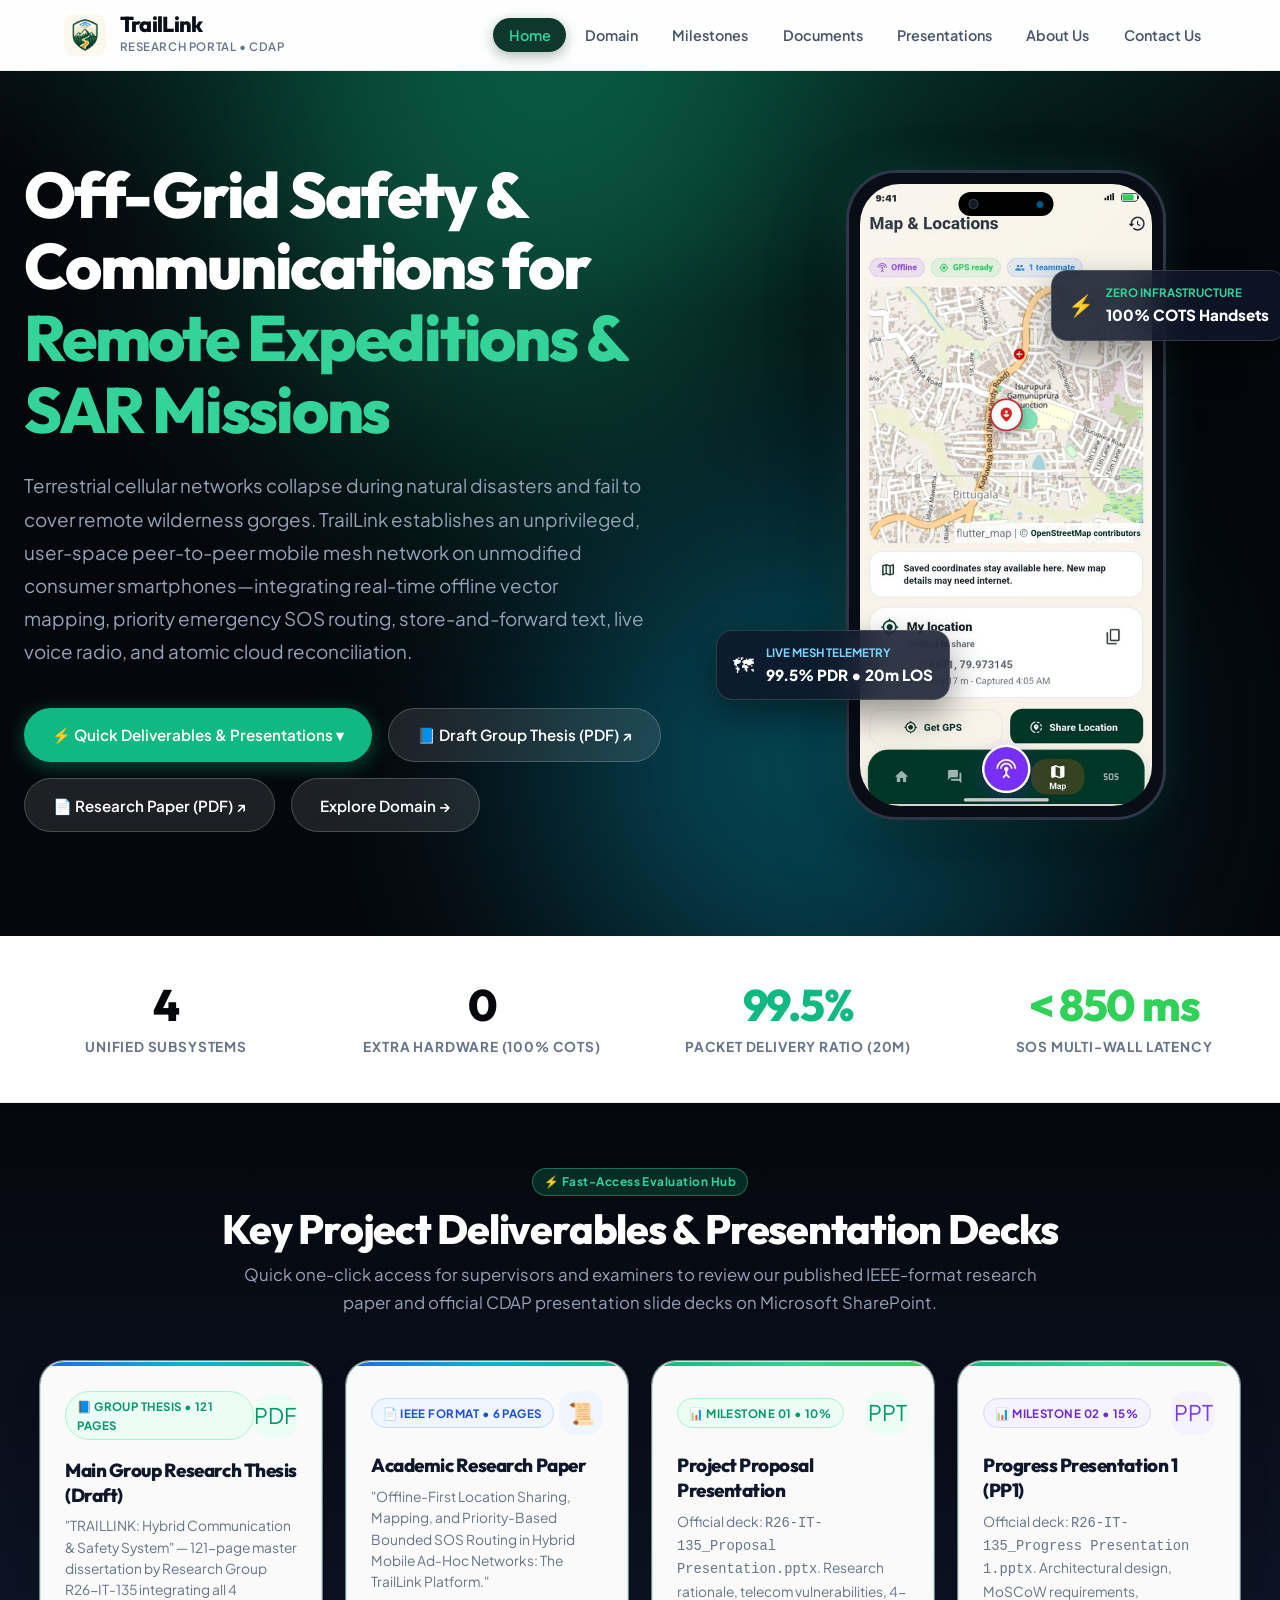
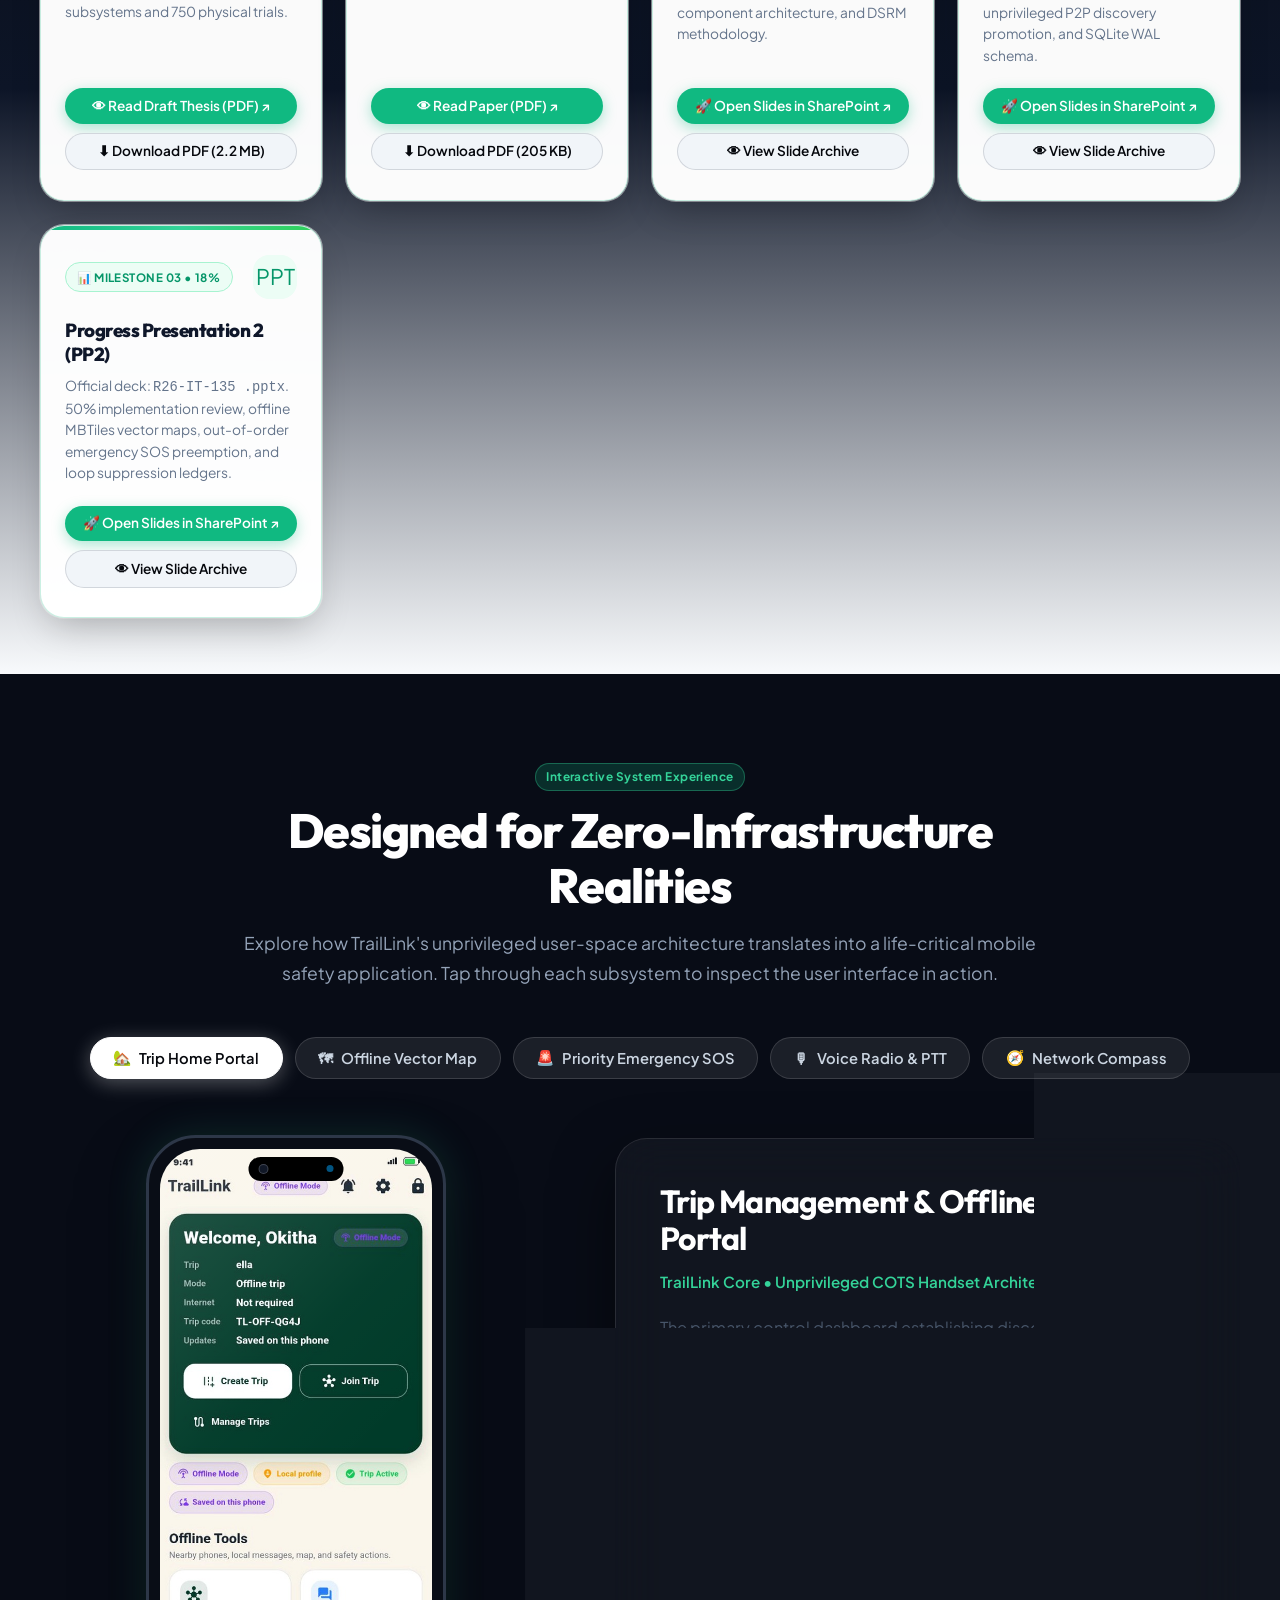
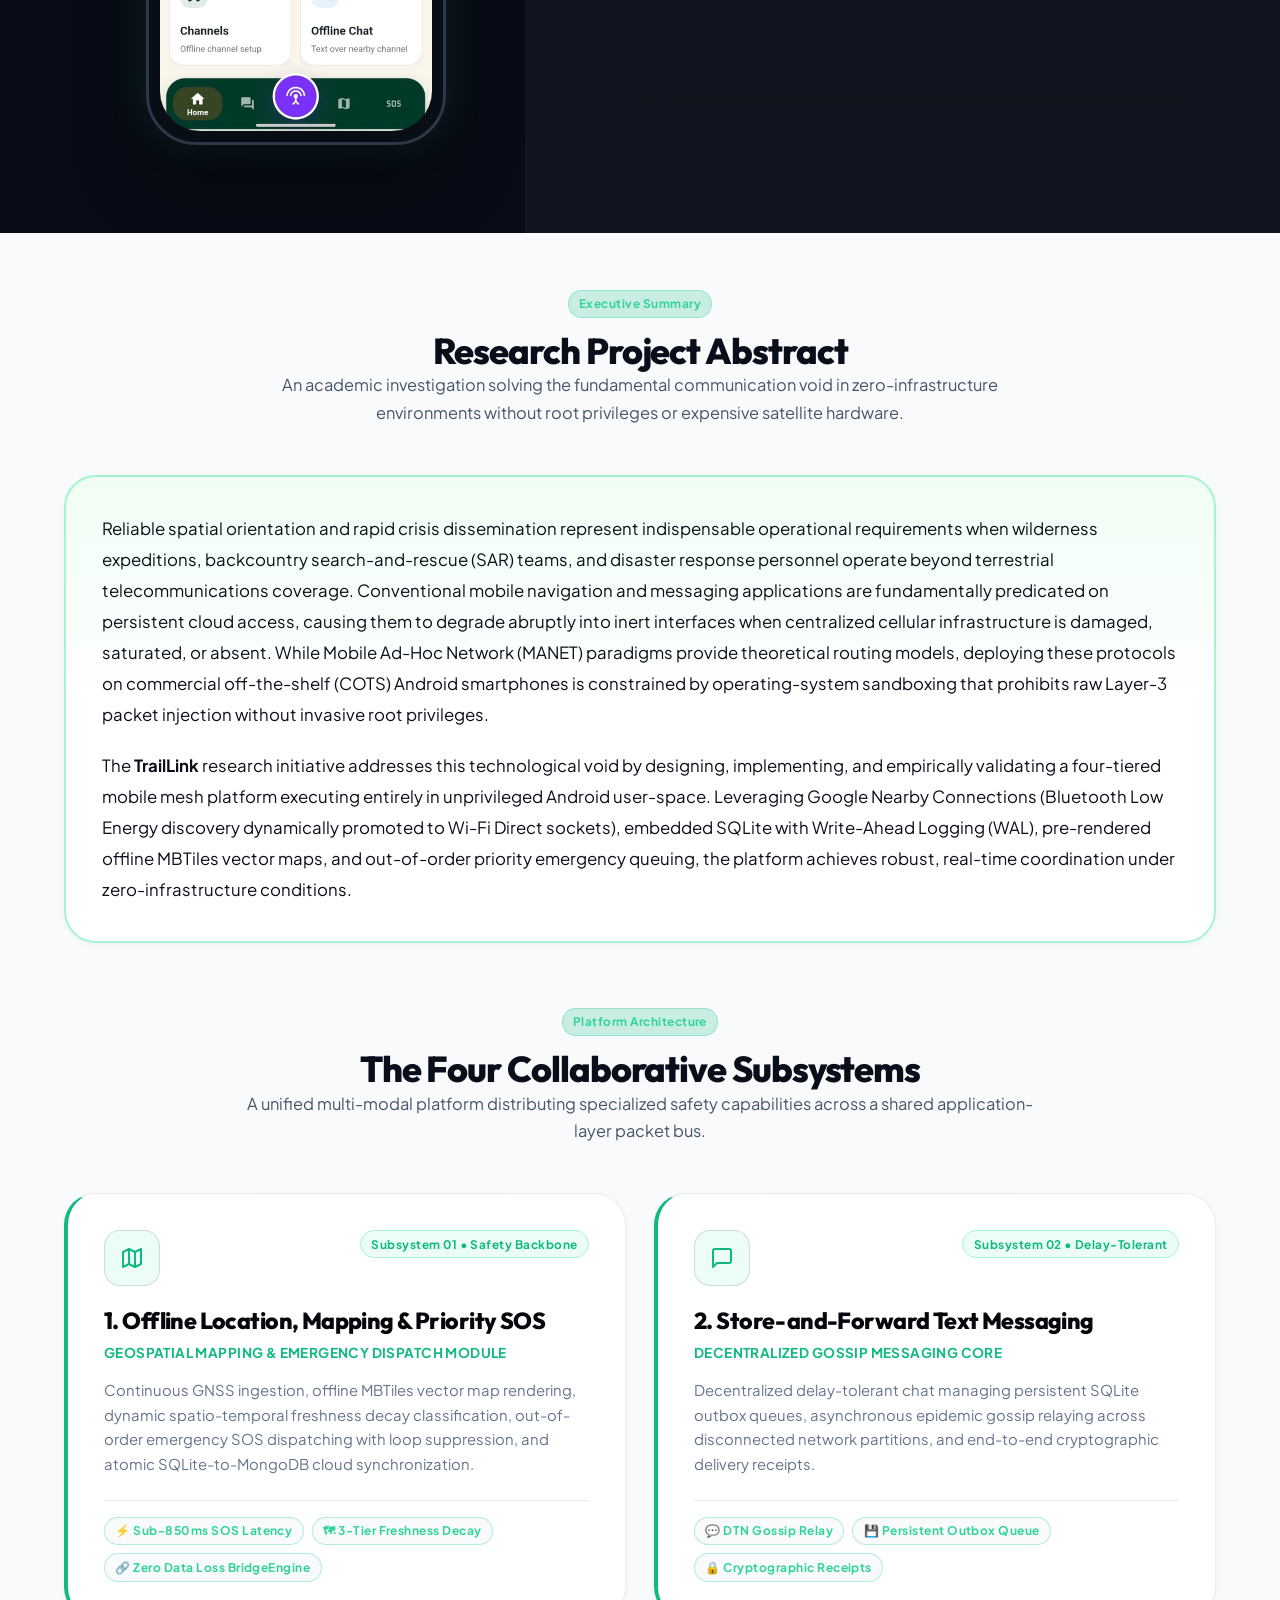
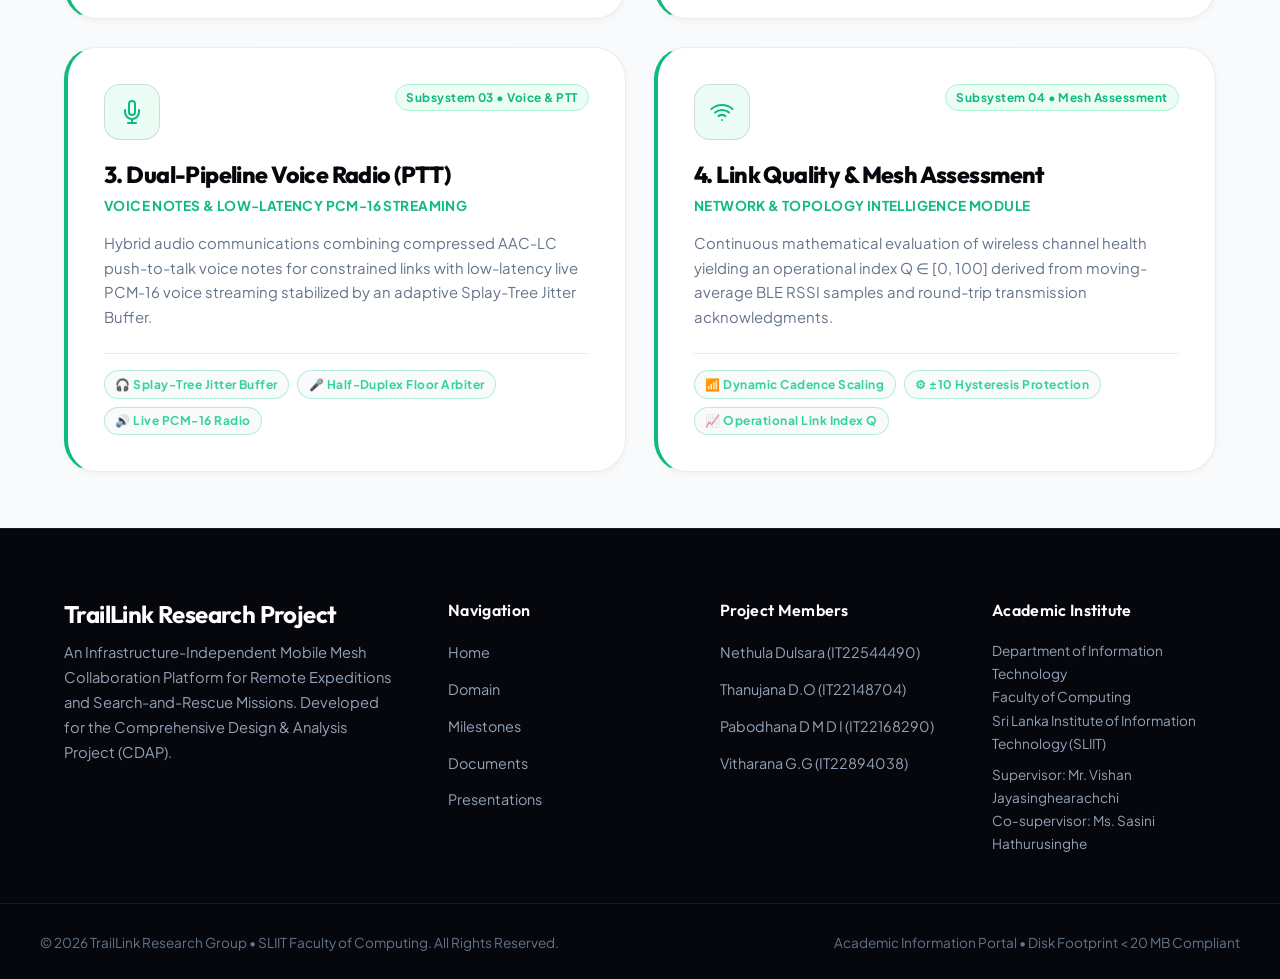
==== commit 3c15f0f4: "feat: add draft thesis document and restore navigation link to documents page across site" ====
--- a/index.html
+++ b/index.html
@@ -10,24 +10,6 @@
   <meta http-equiv="Expires" content="0">
   <link rel="stylesheet" href="css/style.css?v=3.3">
   <link rel="icon" type="image/png" href="images/traillink_logo.png">
-  <script>
-    (function() {
-      function clean() {
-        document.querySelectorAll("nav a, footer a").forEach(function(a) {
-          if (a.textContent.trim().toLowerCase() === "documents" || (a.getAttribute("href") && a.getAttribute("href").indexOf("documents.html") !== -1)) {
-            var li = a.closest("li");
-            if (li) li.remove(); else a.remove();
-          }
-        });
-      }
-      if (document.readyState === "loading") {
-        document.addEventListener("DOMContentLoaded", clean);
-      } else {
-        clean();
-      }
-      window.addEventListener("pageshow", clean);
-    })();
-  </script>
 </head>
 <body>
 
@@ -51,6 +33,7 @@
           <li><a href="index.html?v=3.2" class="nav-link active">Home</a></li>
           <li><a href="domain.html?v=3.2" class="nav-link">Domain</a></li>
           <li><a href="milestones.html?v=3.2" class="nav-link">Milestones</a></li>
+          <li><a href="documents.html?v=3.2" class="nav-link">Documents</a></li>
           <li><a href="presentations.html?v=3.2" class="nav-link">Presentations</a></li>
           <li><a href="about.html?v=3.2" class="nav-link">About Us</a></li>
           <li><a href="contact.html?v=3.2" class="nav-link">Contact Us</a></li>
@@ -74,6 +57,7 @@
         </p>
         <div class="hero-actions">
           <a href="#quick-deliverables" class="btn-apple btn-apple-primary">⚡ Quick Deliverables &amp; Presentations &#9662;</a>
+          <a href="docs/R26-IT-135_Draft_Thesis.pdf" target="_blank" class="btn-apple btn-apple-glass">📘 Draft Group Thesis (PDF) &nearr;</a>
           <a href="docs/R26-IT-135_Research_Paper.pdf" target="_blank" class="btn-apple btn-apple-glass">📄 Research Paper (PDF) &nearr;</a>
           <a href="domain.html?v=3.2" class="btn-apple btn-apple-glass">Explore Domain &rarr;</a>
         </div>
@@ -150,7 +134,27 @@
     </div>
 
     <div class="quick-grid">
-      <!-- 1. Research Paper -->
+      <!-- 1. Main Group Research Thesis (Draft) -->
+      <article class="quick-card featured-research-card reveal">
+        <div class="quick-card-top">
+          <span class="quick-badge-tag" style="background: #ecfdf5; color: #059669; border-color: #a7f3d0;">&#128216; Group Thesis &bull; 121 Pages</span>
+          <div class="quick-card-icon" style="background: #ecfdf5; color: #059669;">PDF</div>
+        </div>
+        <h3 class="quick-card-title">Main Group Research Thesis (Draft)</h3>
+        <p class="quick-card-desc">
+          "TRAILLINK: Hybrid Communication &amp; Safety System" &mdash; 121-page master dissertation by Research Group R26-IT-135 integrating all 4 subsystems and 750 physical trials.
+        </p>
+        <div class="quick-card-actions">
+          <a href="docs/R26-IT-135_Draft_Thesis.pdf" target="_blank" class="btn btn-primary">
+            &#128065; Read Draft Thesis (PDF) &nearr;
+          </a>
+          <a href="docs/R26-IT-135_Draft_Thesis.pdf" download="R26-IT-135_Draft_Thesis.pdf" class="btn btn-secondary">
+            &#11015; Download PDF (2.2 MB)
+          </a>
+        </div>
+      </article>
+
+      <!-- 2. Research Paper -->
       <article class="quick-card featured-research-card reveal">
         <div class="quick-card-top">
           <span class="quick-badge-tag blue">&#128196; IEEE Format &bull; 6 Pages</span>
@@ -326,71 +330,116 @@
         <p>A unified multi-modal platform distributing specialized safety capabilities across a shared application-layer packet bus.</p>
       </section>
 
-      <div class="bento-grid">
-        <!-- Subsystem 1 (Featured - Span 8) -->
-        <article class="bento-card bento-col-8 bento-highlight reveal">
-          <div style="display: flex; justify-content: space-between; align-items: flex-start; margin-bottom: 1rem;">
-            <div class="bento-icon-box">&#128506;</div>
-            <span class="notice-badge" style="background: var(--apple-blue); color: #ffffff; border: none;">Core Safety Subsystem</span>
-          </div>
-          <h3 style="font-size: 1.6rem; margin-bottom: 0.4rem;">1. Offline Location, Mapping &amp; Priority SOS</h3>
-          <div style="font-size: 0.9rem; font-weight: 700; color: var(--apple-blue); margin-bottom: 1rem;">
-            Lead Researcher: Nethula Dulsara (IT22544490)
-          </div>
-          <p style="margin-bottom: 1.25rem;">
-            Continuous GNSS ingestion, offline MBTiles vector map rendering, dynamic spatio-temporal freshness decay classification, out-of-order emergency SOS dispatching with loop suppression, and atomic SQLite-to-MongoDB cloud synchronization.
-          </p>
-          <div style="margin-top: auto; display: flex; gap: 0.6rem; flex-wrap: wrap;">
-            <span class="notice-badge" style="font-size: 0.75rem;">Sub-850ms SOS Latency</span>
-            <span class="notice-badge" style="font-size: 0.75rem;">3-Tier Freshness Decay</span>
-            <span class="notice-badge" style="font-size: 0.75rem;">Zero Data Loss BridgeEngine</span>
+      <div class="bento-grid" style="grid-template-columns: repeat(12, 1fr); gap: 1.75rem;">
+        <!-- Subsystem 1 -->
+        <article class="bento-card bento-col-6 reveal" style="border-left: 4px solid var(--primary); display: flex; flex-direction: column; justify-content: space-between;">
+          <div>
+            <div style="display: flex; justify-content: space-between; align-items: flex-start; margin-bottom: 1.25rem;">
+              <div class="bento-icon-box" style="background: #ecfdf5; color: var(--primary); margin-bottom: 0;">
+                <svg width="24" height="24" viewBox="0 0 24 24" fill="none" stroke="currentColor" stroke-width="2" stroke-linecap="round" stroke-linejoin="round">
+                  <polygon points="3 6 9 3 15 6 21 3 21 18 15 21 9 18 3 21"></polygon>
+                  <line x1="9" y1="3" x2="9" y2="18"></line>
+                  <line x1="15" y1="6" x2="15" y2="21"></line>
+                </svg>
+              </div>
+              <span class="notice-badge" style="background: #ecfdf5; color: var(--primary); border-color: #a7f3d0; font-weight: 700;">Subsystem 01 &bull; Safety Backbone</span>
+            </div>
+            <h3 style="font-size: 1.45rem; font-weight: 800; color: var(--apple-black); margin-bottom: 0.35rem; line-height: 1.3;">1. Offline Location, Mapping &amp; Priority SOS</h3>
+            <div style="font-size: 0.85rem; font-weight: 700; color: var(--primary); letter-spacing: 0.03em; text-transform: uppercase; margin-bottom: 0.85rem;">
+              Geospatial Mapping &amp; Emergency Dispatch Module
+            </div>
+            <p style="font-size: 0.93rem; line-height: 1.65; color: var(--text-muted); margin-bottom: 1.5rem;">
+              Continuous GNSS ingestion, offline MBTiles vector map rendering, dynamic spatio-temporal freshness decay classification, out-of-order emergency SOS dispatching with loop suppression, and atomic SQLite-to-MongoDB cloud synchronization.
+            </p>
+          </div>
+          <div style="display: flex; gap: 0.5rem; flex-wrap: wrap; margin-top: auto; padding-top: 1rem; border-top: 1px solid var(--border-subtle);">
+            <span class="notice-badge" style="font-size: 0.75rem; background: var(--bg-card-alt);">&#9889; Sub-850ms SOS Latency</span>
+            <span class="notice-badge" style="font-size: 0.75rem; background: var(--bg-card-alt);">&#128506; 3-Tier Freshness Decay</span>
+            <span class="notice-badge" style="font-size: 0.75rem; background: var(--bg-card-alt);">&#128279; Zero Data Loss BridgeEngine</span>
           </div>
         </article>
 
-        <!-- Subsystem 2 (Span 4) -->
-        <article class="bento-card bento-col-4 reveal delay-100">
-          <div class="bento-icon-box" style="background: #f1f5f9; color: #334155;">&#128172;</div>
-          <h3 style="font-size: 1.35rem; margin-bottom: 0.4rem;">2. Store-and-Forward Text</h3>
-          <div style="font-size: 0.88rem; font-weight: 700; color: var(--text-tertiary); margin-bottom: 0.75rem;">
-            Lead: Pabodhana D M D I (IT22168290)
-          </div>
-          <p style="font-size: 0.92rem; margin-bottom: 1rem;">
-            Decentralized delay-tolerant chat managing persistent outbox queues, asynchronous gossip relaying across disconnected partitions, and end-to-end cryptographic delivery receipts.
-          </p>
-          <div style="margin-top: auto;">
-            <span class="notice-badge" style="font-size: 0.72rem;">DTN Gossip Relay</span>
+        <!-- Subsystem 2 -->
+        <article class="bento-card bento-col-6 reveal delay-100" style="border-left: 4px solid var(--primary); display: flex; flex-direction: column; justify-content: space-between;">
+          <div>
+            <div style="display: flex; justify-content: space-between; align-items: flex-start; margin-bottom: 1.25rem;">
+              <div class="bento-icon-box" style="background: #ecfdf5; color: var(--primary); margin-bottom: 0;">
+                <svg width="24" height="24" viewBox="0 0 24 24" fill="none" stroke="currentColor" stroke-width="2" stroke-linecap="round" stroke-linejoin="round">
+                  <path d="M21 15a2 2 0 0 1-2 2H7l-4 4V5a2 2 0 0 1 2-2h14a2 2 0 0 1 2 2z"></path>
+                </svg>
+              </div>
+              <span class="notice-badge" style="background: #ecfdf5; color: var(--primary); border-color: #a7f3d0; font-weight: 700;">Subsystem 02 &bull; Delay-Tolerant</span>
+            </div>
+            <h3 style="font-size: 1.45rem; font-weight: 800; color: var(--apple-black); margin-bottom: 0.35rem; line-height: 1.3;">2. Store-and-Forward Text Messaging</h3>
+            <div style="font-size: 0.85rem; font-weight: 700; color: var(--primary); letter-spacing: 0.03em; text-transform: uppercase; margin-bottom: 0.85rem;">
+              Decentralized Gossip Messaging Core
+            </div>
+            <p style="font-size: 0.93rem; line-height: 1.65; color: var(--text-muted); margin-bottom: 1.5rem;">
+              Decentralized delay-tolerant chat managing persistent SQLite outbox queues, asynchronous epidemic gossip relaying across disconnected network partitions, and end-to-end cryptographic delivery receipts.
+            </p>
+          </div>
+          <div style="display: flex; gap: 0.5rem; flex-wrap: wrap; margin-top: auto; padding-top: 1rem; border-top: 1px solid var(--border-subtle);">
+            <span class="notice-badge" style="font-size: 0.75rem; background: var(--bg-card-alt);">&#128172; DTN Gossip Relay</span>
+            <span class="notice-badge" style="font-size: 0.75rem; background: var(--bg-card-alt);">&#128190; Persistent Outbox Queue</span>
+            <span class="notice-badge" style="font-size: 0.75rem; background: var(--bg-card-alt);">&#128274; Cryptographic Receipts</span>
           </div>
         </article>
 
-        <!-- Subsystem 3 (Span 6) -->
-        <article class="bento-card bento-col-6 reveal delay-200">
-          <div class="bento-icon-box" style="background: #fef2f2; color: #dc2626;">&#128227;</div>
-          <h3 style="font-size: 1.35rem; margin-bottom: 0.4rem;">3. Dual-Pipeline Voice Radio (PTT)</h3>
-          <div style="font-size: 0.88rem; font-weight: 700; color: var(--text-tertiary); margin-bottom: 0.75rem;">
-            Voice &amp; Audio Streaming Module
-          </div>
-          <p style="font-size: 0.92rem; margin-bottom: 1rem;">
-            Hybrid audio communications combining compressed AAC-LC push-to-talk voice notes for constrained links with low-latency live PCM-16 voice streaming stabilized by an adaptive Splay-Tree Jitter Buffer.
-          </p>
-          <div style="margin-top: auto; display: flex; gap: 0.5rem; flex-wrap: wrap;">
-            <span class="notice-badge" style="font-size: 0.72rem;">Splay-Tree Jitter Buffer</span>
-            <span class="notice-badge" style="font-size: 0.72rem;">Half-Duplex Floor Arbiter</span>
+        <!-- Subsystem 3 -->
+        <article class="bento-card bento-col-6 reveal delay-200" style="border-left: 4px solid var(--primary); display: flex; flex-direction: column; justify-content: space-between;">
+          <div>
+            <div style="display: flex; justify-content: space-between; align-items: flex-start; margin-bottom: 1.25rem;">
+              <div class="bento-icon-box" style="background: #ecfdf5; color: var(--primary); margin-bottom: 0;">
+                <svg width="24" height="24" viewBox="0 0 24 24" fill="none" stroke="currentColor" stroke-width="2" stroke-linecap="round" stroke-linejoin="round">
+                  <path d="M12 1a3 3 0 0 0-3 3v8a3 3 0 0 0 6 0V4a3 3 0 0 0-3-3z"></path>
+                  <path d="M19 10v2a7 7 0 0 1-14 0v-2"></path>
+                  <line x1="12" y1="19" x2="12" y2="23"></line>
+                  <line x1="8" y1="23" x2="16" y2="23"></line>
+                </svg>
+              </div>
+              <span class="notice-badge" style="background: #ecfdf5; color: var(--primary); border-color: #a7f3d0; font-weight: 700;">Subsystem 03 &bull; Voice &amp; PTT</span>
+            </div>
+            <h3 style="font-size: 1.45rem; font-weight: 800; color: var(--apple-black); margin-bottom: 0.35rem; line-height: 1.3;">3. Dual-Pipeline Voice Radio (PTT)</h3>
+            <div style="font-size: 0.85rem; font-weight: 700; color: var(--primary); letter-spacing: 0.03em; text-transform: uppercase; margin-bottom: 0.85rem;">
+              Voice Notes &amp; Low-Latency PCM-16 Streaming
+            </div>
+            <p style="font-size: 0.93rem; line-height: 1.65; color: var(--text-muted); margin-bottom: 1.5rem;">
+              Hybrid audio communications combining compressed AAC-LC push-to-talk voice notes for constrained links with low-latency live PCM-16 voice streaming stabilized by an adaptive Splay-Tree Jitter Buffer.
+            </p>
+          </div>
+          <div style="display: flex; gap: 0.5rem; flex-wrap: wrap; margin-top: auto; padding-top: 1rem; border-top: 1px solid var(--border-subtle);">
+            <span class="notice-badge" style="font-size: 0.75rem; background: var(--bg-card-alt);">&#127911; Splay-Tree Jitter Buffer</span>
+            <span class="notice-badge" style="font-size: 0.75rem; background: var(--bg-card-alt);">&#127908; Half-Duplex Floor Arbiter</span>
+            <span class="notice-badge" style="font-size: 0.75rem; background: var(--bg-card-alt);">&#128266; Live PCM-16 Radio</span>
           </div>
         </article>
 
-        <!-- Subsystem 4 (Span 6) -->
-        <article class="bento-card bento-col-6 reveal delay-300">
-          <div class="bento-icon-box" style="background: #f0fdf4; color: #16a34a;">&#128246;</div>
-          <h3 style="font-size: 1.35rem; margin-bottom: 0.4rem;">4. Link Quality &amp; Mesh Assessment</h3>
-          <div style="font-size: 0.88rem; font-weight: 700; color: var(--text-tertiary); margin-bottom: 0.75rem;">
-            Network &amp; Topology Intelligence Module
-          </div>
-          <p style="font-size: 0.92rem; margin-bottom: 1rem;">
-            Continuous mathematical evaluation of wireless channel health yielding an operational index Q &in; [0, 100] derived from moving-average BLE RSSI samples and round-trip transmission acknowledgments.
-          </p>
-          <div style="margin-top: auto; display: flex; gap: 0.5rem; flex-wrap: wrap;">
-            <span class="notice-badge" style="font-size: 0.72rem;">Dynamic Cadence Scaling</span>
-            <span class="notice-badge" style="font-size: 0.72rem;">&plusmn;10 Hysteresis Protection</span>
+        <!-- Subsystem 4 -->
+        <article class="bento-card bento-col-6 reveal delay-300" style="border-left: 4px solid var(--primary); display: flex; flex-direction: column; justify-content: space-between;">
+          <div>
+            <div style="display: flex; justify-content: space-between; align-items: flex-start; margin-bottom: 1.25rem;">
+              <div class="bento-icon-box" style="background: #ecfdf5; color: var(--primary); margin-bottom: 0;">
+                <svg width="24" height="24" viewBox="0 0 24 24" fill="none" stroke="currentColor" stroke-width="2" stroke-linecap="round" stroke-linejoin="round">
+                  <path d="M5 12.55a11 11 0 0 1 14.08 0"></path>
+                  <path d="M1.42 9a16 16 0 0 1 21.16 0"></path>
+                  <path d="M8.53 16.11a6 6 0 0 1 6.95 0"></path>
+                  <line x1="12" y1="20" x2="12.01" y2="20"></line>
+                </svg>
+              </div>
+              <span class="notice-badge" style="background: #ecfdf5; color: var(--primary); border-color: #a7f3d0; font-weight: 700;">Subsystem 04 &bull; Mesh Assessment</span>
+            </div>
+            <h3 style="font-size: 1.45rem; font-weight: 800; color: var(--apple-black); margin-bottom: 0.35rem; line-height: 1.3;">4. Link Quality &amp; Mesh Assessment</h3>
+            <div style="font-size: 0.85rem; font-weight: 700; color: var(--primary); letter-spacing: 0.03em; text-transform: uppercase; margin-bottom: 0.85rem;">
+              Network &amp; Topology Intelligence Module
+            </div>
+            <p style="font-size: 0.93rem; line-height: 1.65; color: var(--text-muted); margin-bottom: 1.5rem;">
+              Continuous mathematical evaluation of wireless channel health yielding an operational index Q &in; [0, 100] derived from moving-average BLE RSSI samples and round-trip transmission acknowledgments.
+            </p>
+          </div>
+          <div style="display: flex; gap: 0.5rem; flex-wrap: wrap; margin-top: auto; padding-top: 1rem; border-top: 1px solid var(--border-subtle);">
+            <span class="notice-badge" style="font-size: 0.75rem; background: var(--bg-card-alt);">&#128246; Dynamic Cadence Scaling</span>
+            <span class="notice-badge" style="font-size: 0.75rem; background: var(--bg-card-alt);">&#9881; &plusmn;10 Hysteresis Protection</span>
+            <span class="notice-badge" style="font-size: 0.75rem; background: var(--bg-card-alt);">&#128200; Operational Link Index Q</span>
           </div>
         </article>
       </div>
@@ -412,6 +461,7 @@
           <li><a href="index.html?v=3.2">Home</a></li>
           <li><a href="domain.html?v=3.2">Domain</a></li>
           <li><a href="milestones.html?v=3.2">Milestones</a></li>
+          <li><a href="documents.html?v=3.2">Documents</a></li>
           <li><a href="presentations.html?v=3.2">Presentations</a></li>
         </ul>
       </div>
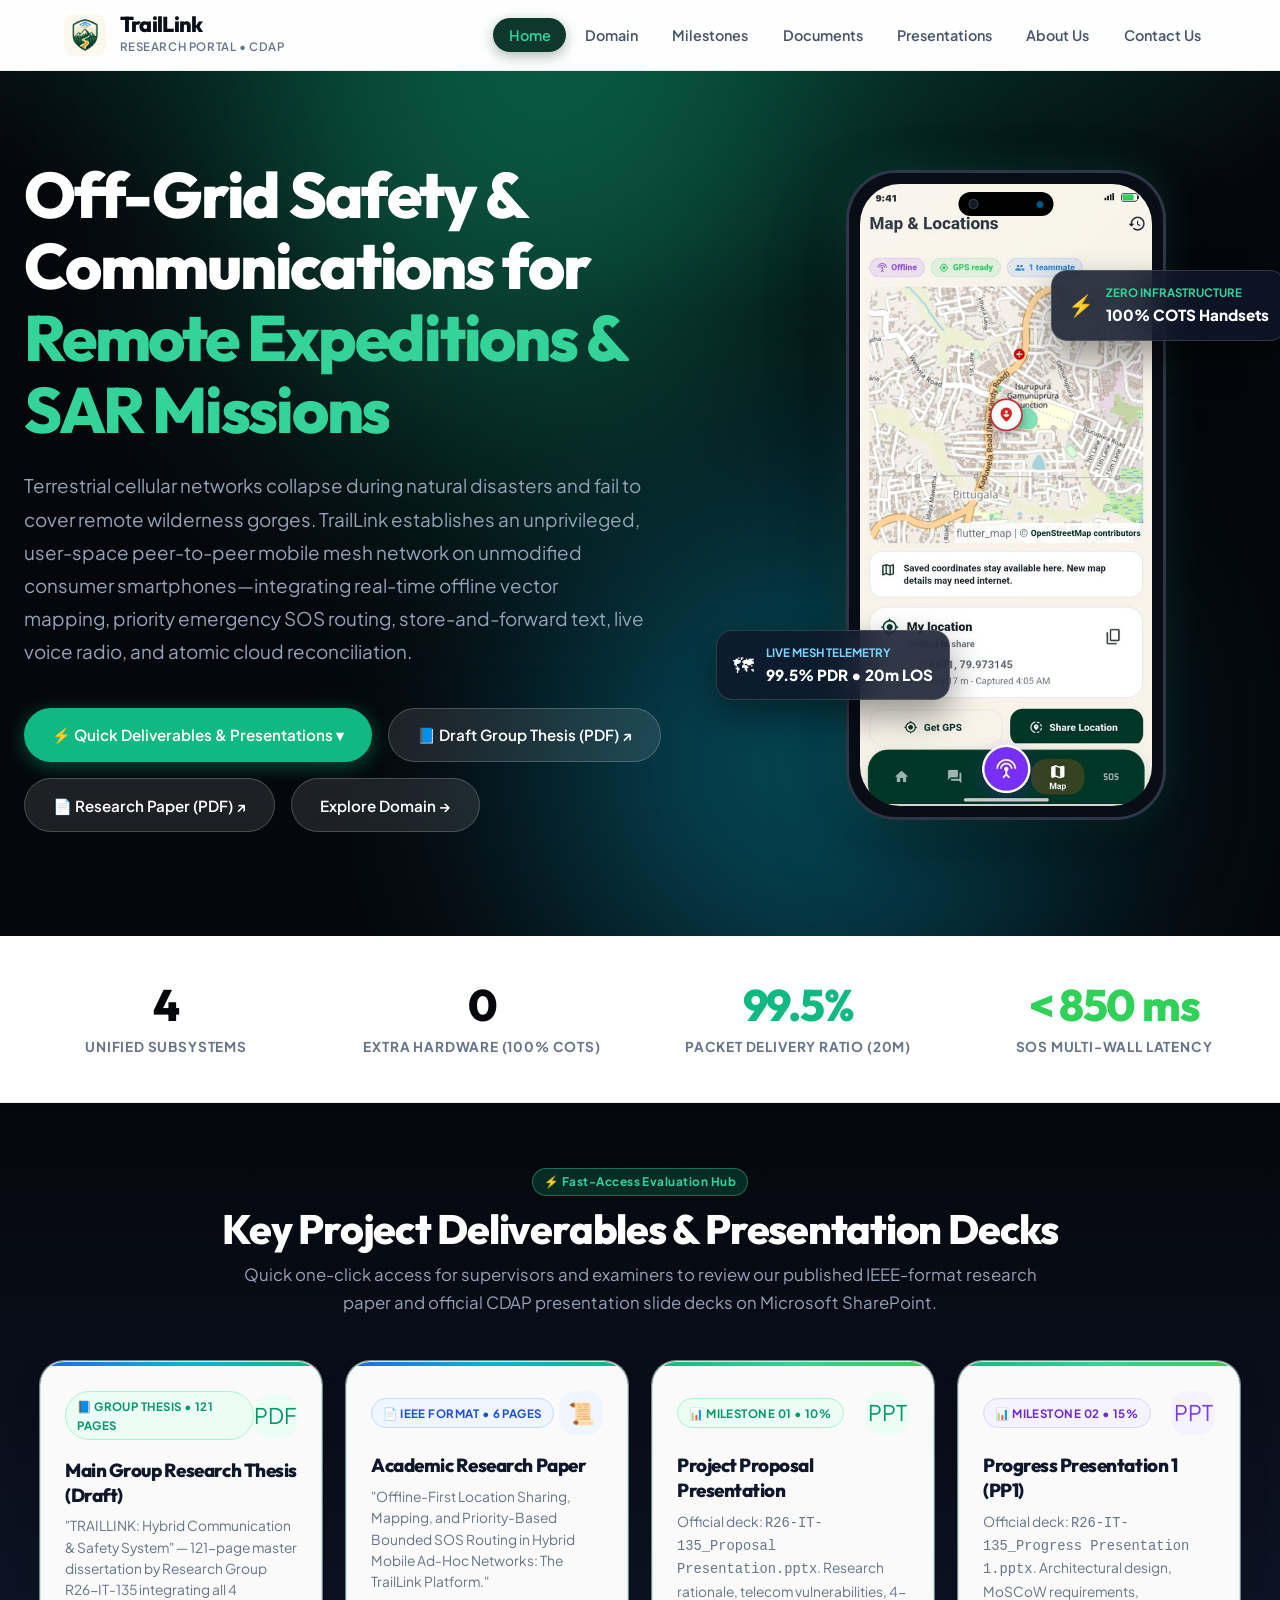
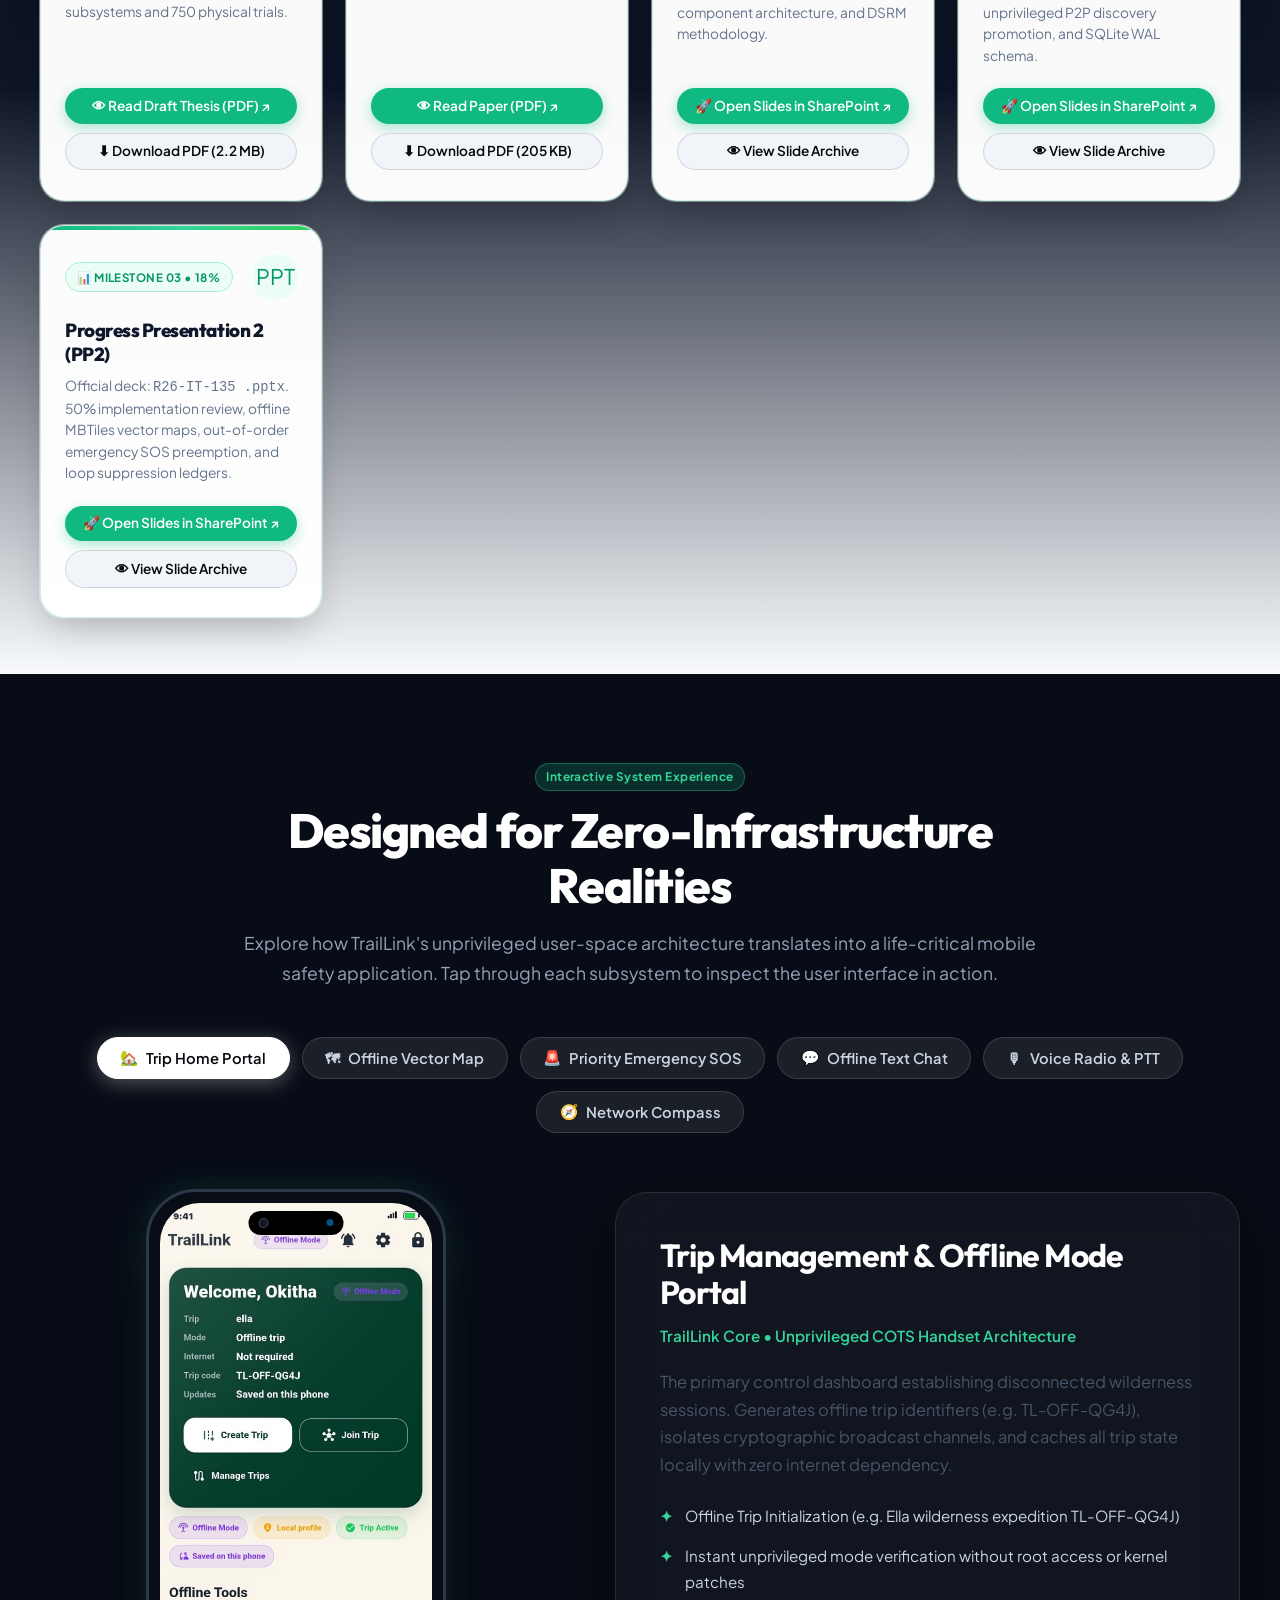
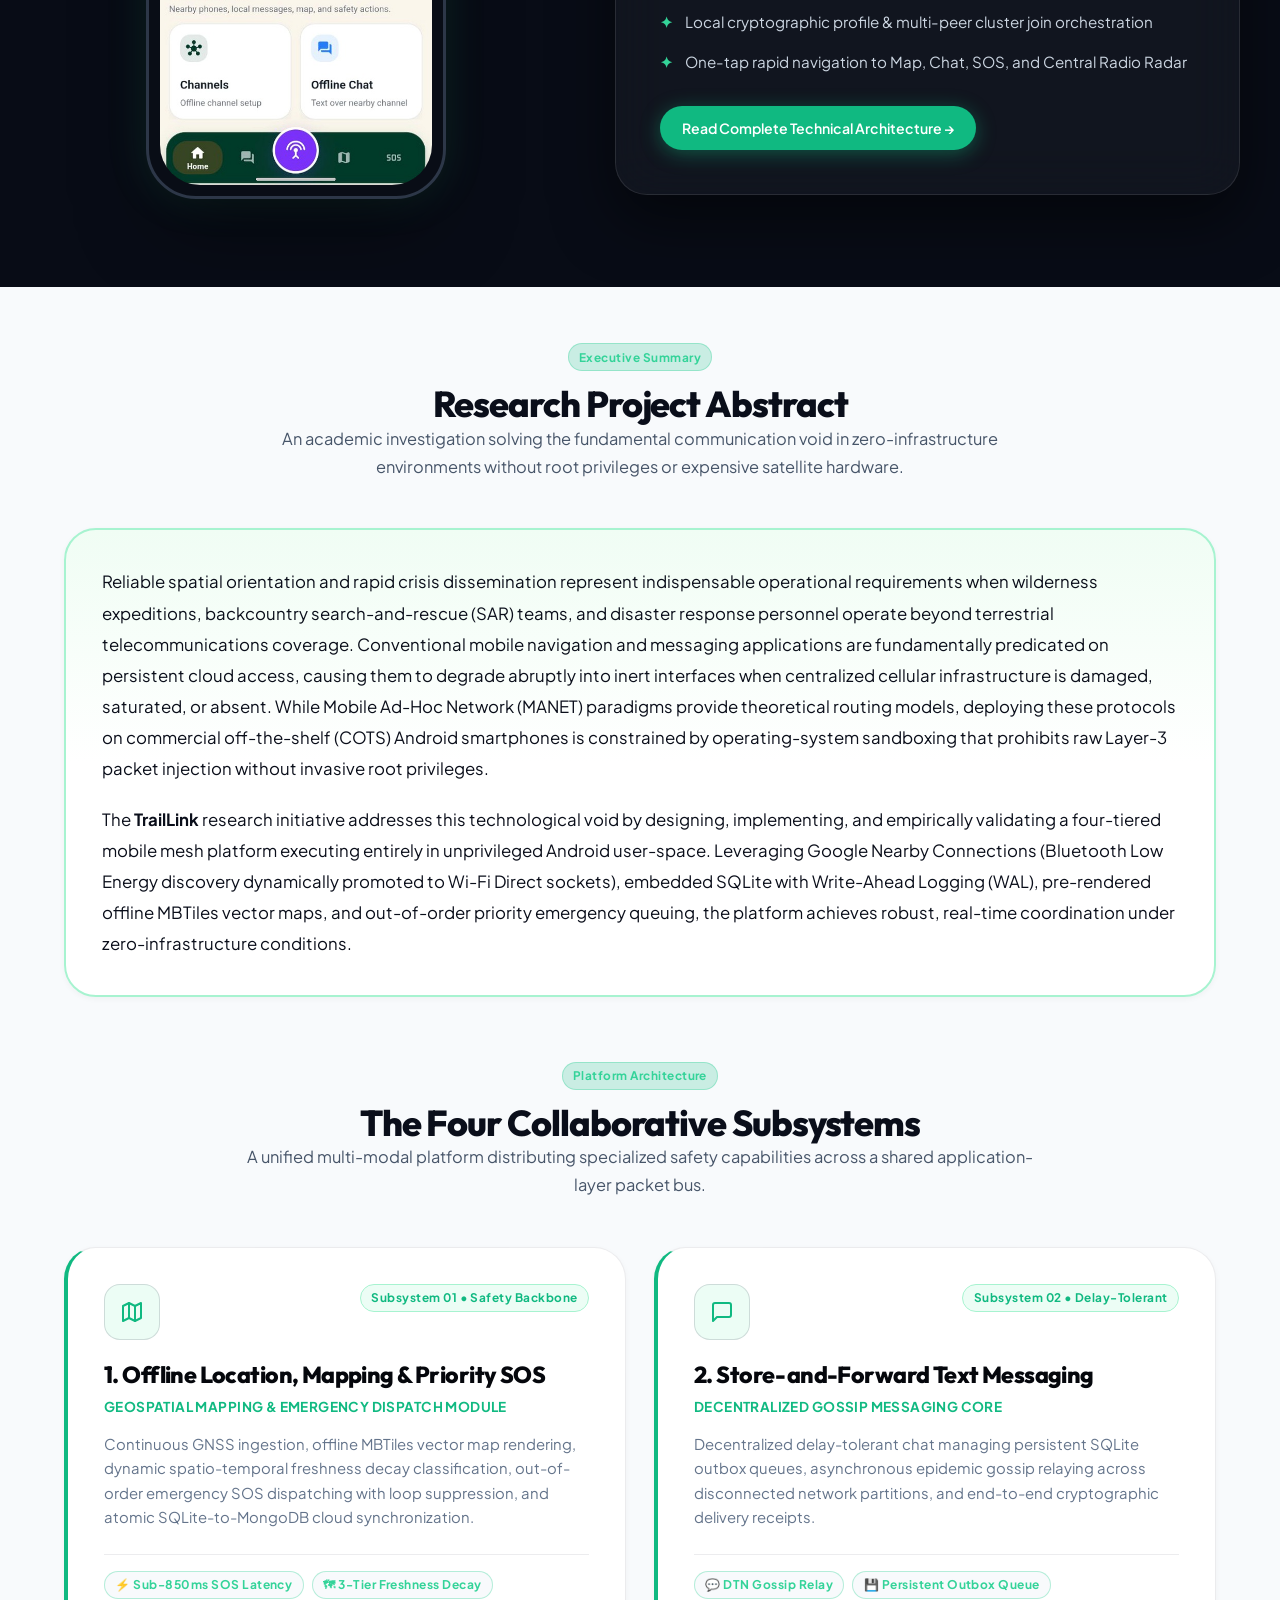
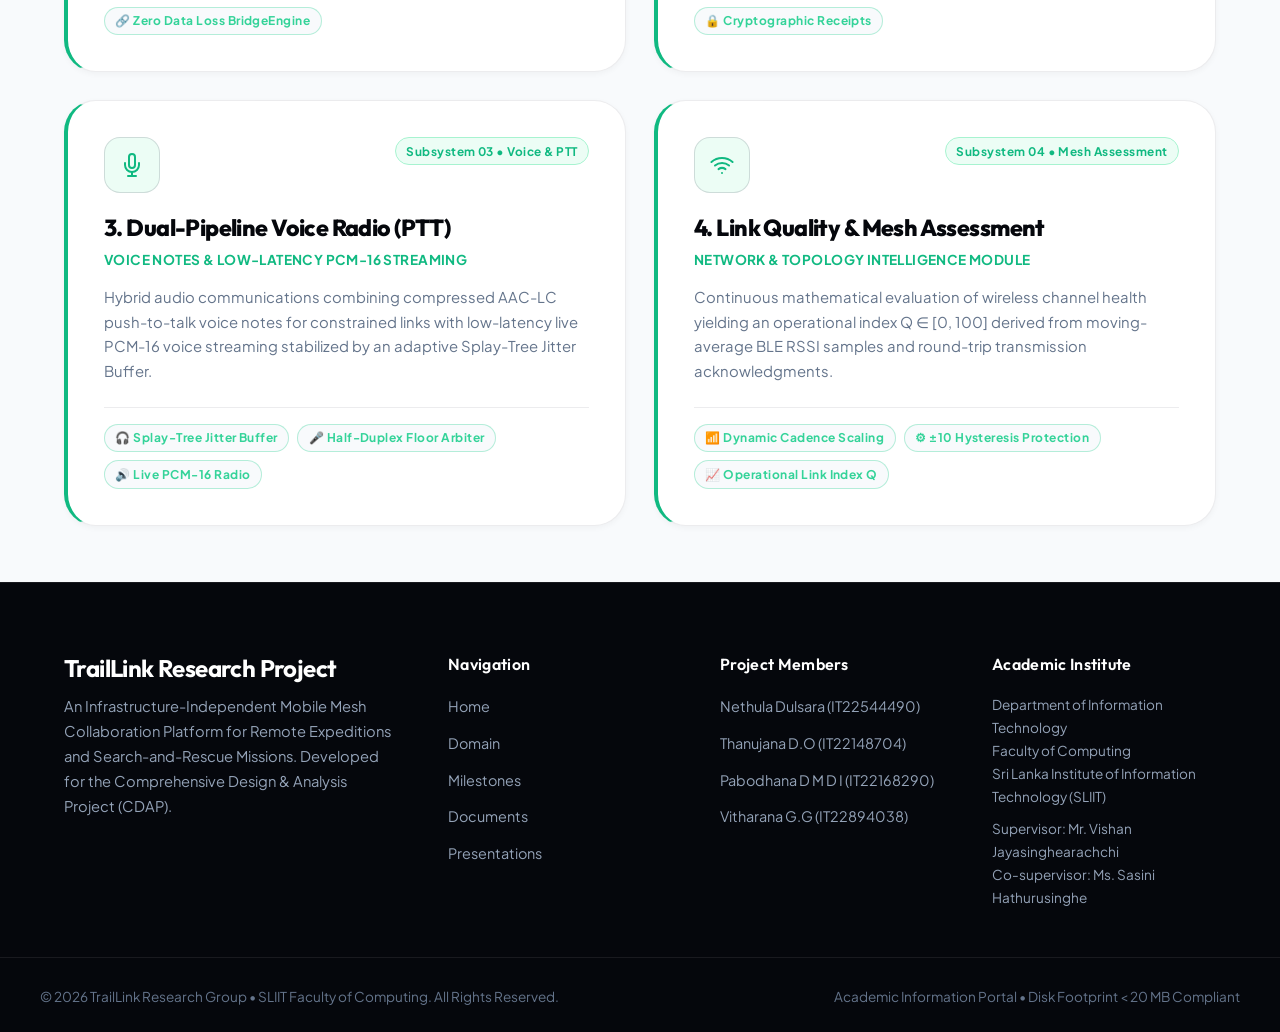
==== commit 6da255db: "feat: split chat showcase into separate text and voice feature tabs with updated image transitions" ====
--- a/index.html
+++ b/index.html
@@ -257,7 +257,10 @@
       <button class="showcase-tab-btn" data-showcase="sos">
         <span>&#128680;</span> Priority Emergency SOS
       </button>
-      <button class="showcase-tab-btn" data-showcase="chat">
+      <button class="showcase-tab-btn" data-showcase="text">
+        <span>&#128172;</span> Offline Text Chat
+      </button>
+      <button class="showcase-tab-btn" data-showcase="voice">
         <span>&#127897;</span> Voice Radio &amp; PTT
       </button>
       <button class="showcase-tab-btn" data-showcase="link">
--- a/css/style.css
+++ b/css/style.css
@@ -543,7 +543,7 @@
   height: 100%;
   object-fit: cover;
   display: block;
-  transition: opacity 0.4s var(--ease-apple);
+  transition: opacity 0.4s var(--ease-apple), transform 0.4s var(--ease-apple);
 }
 
 .screen-glare-overlay {
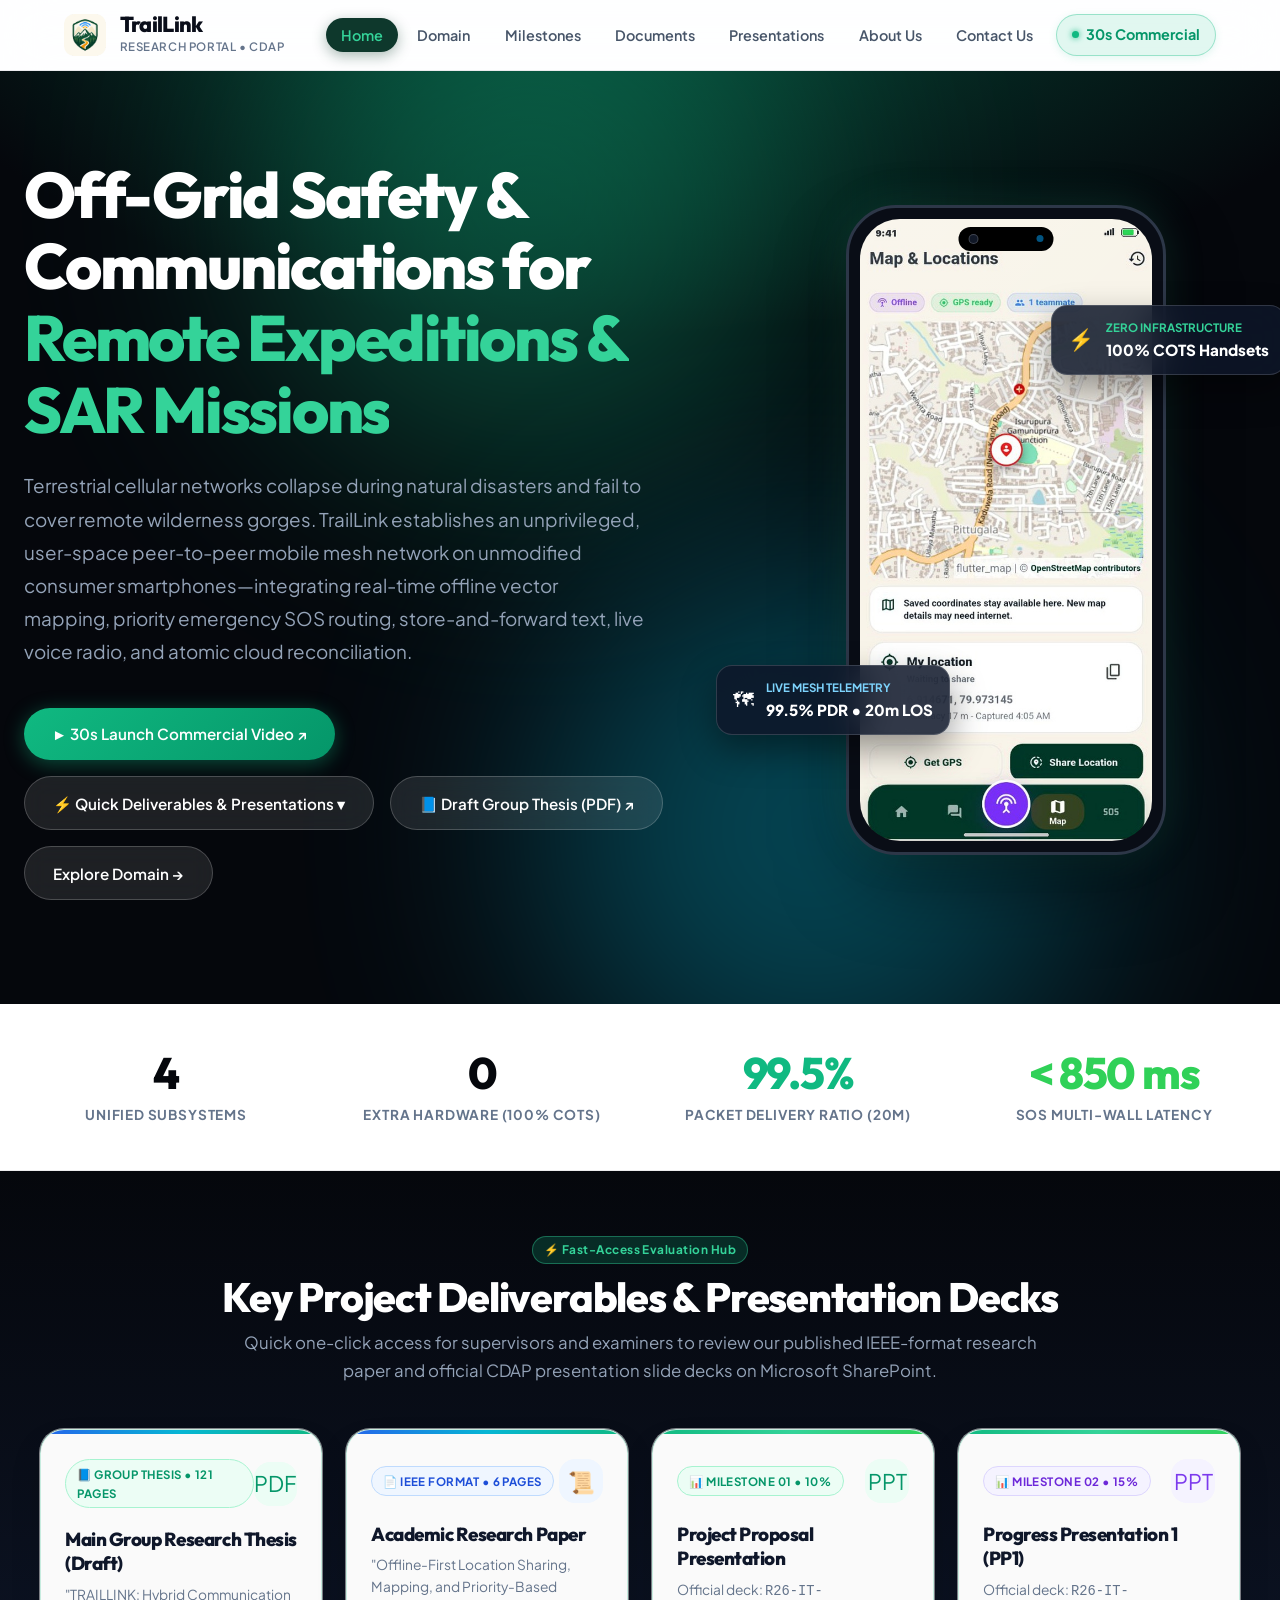
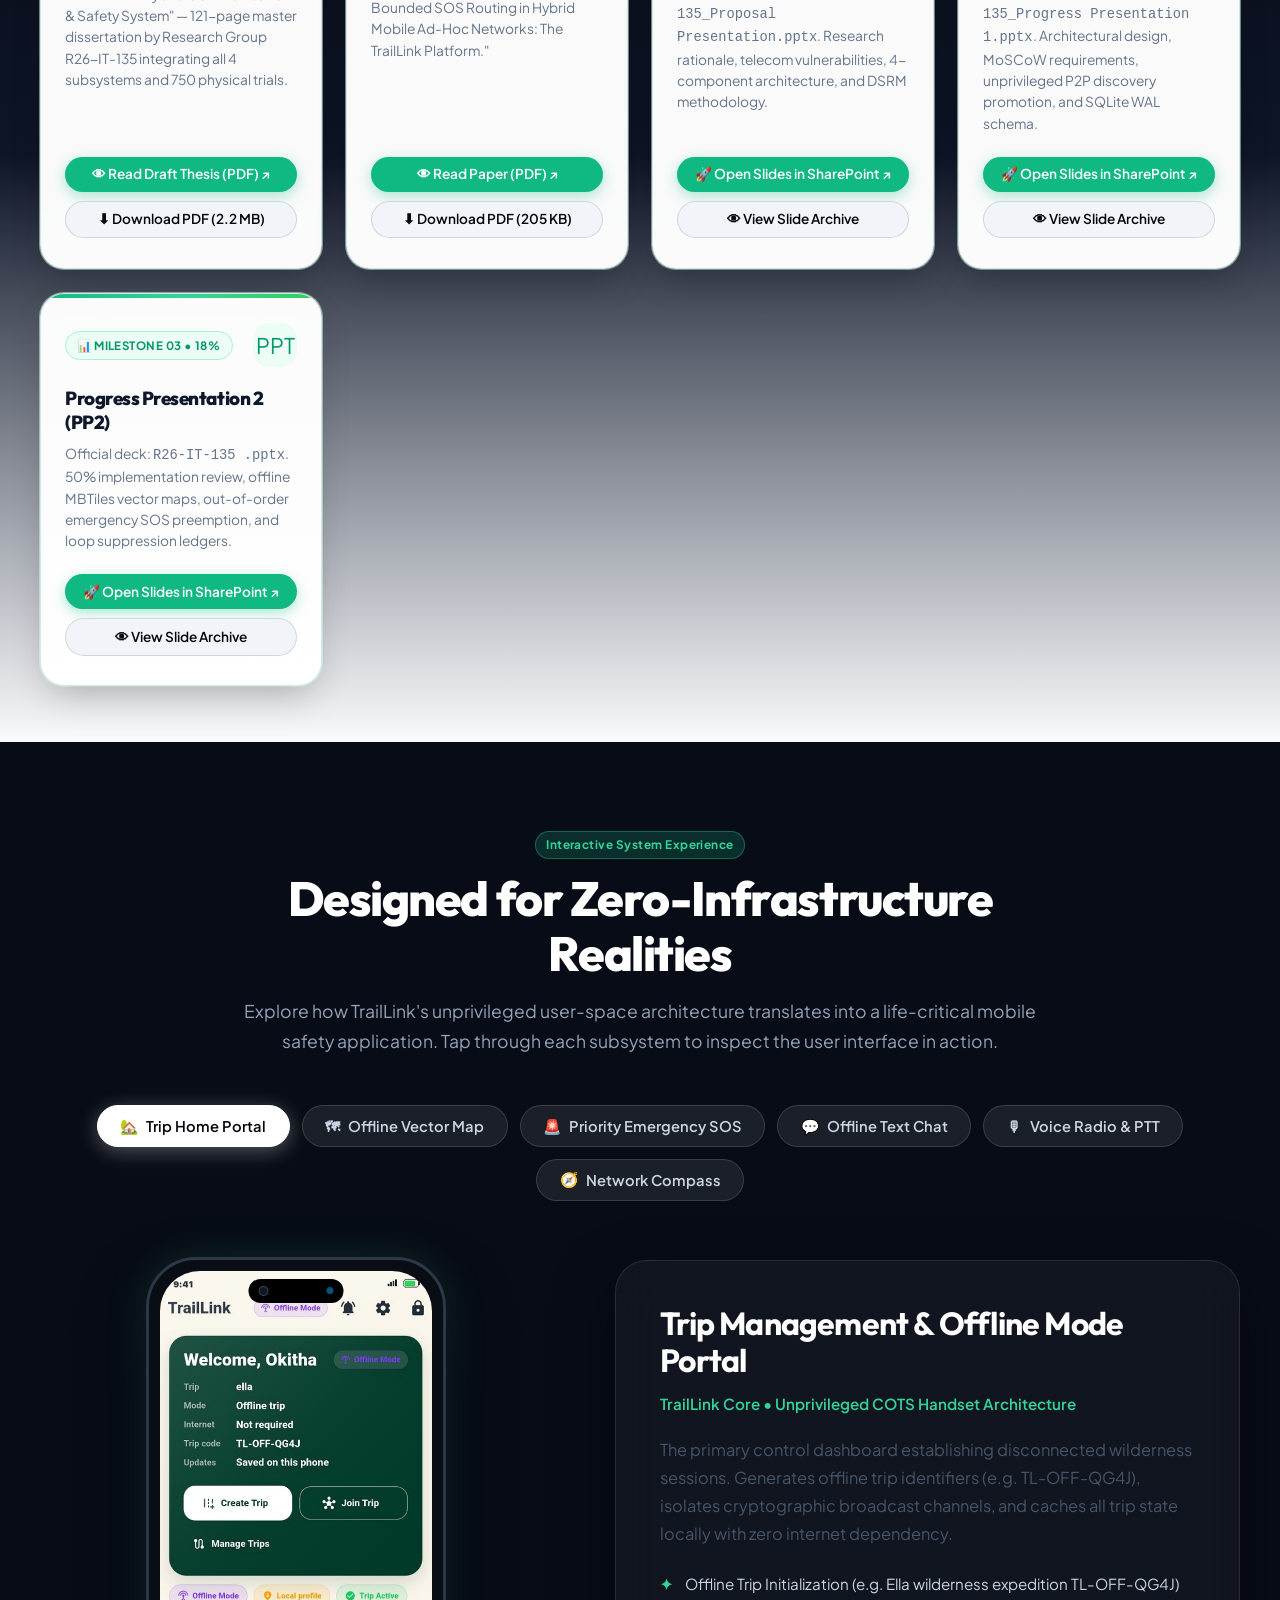
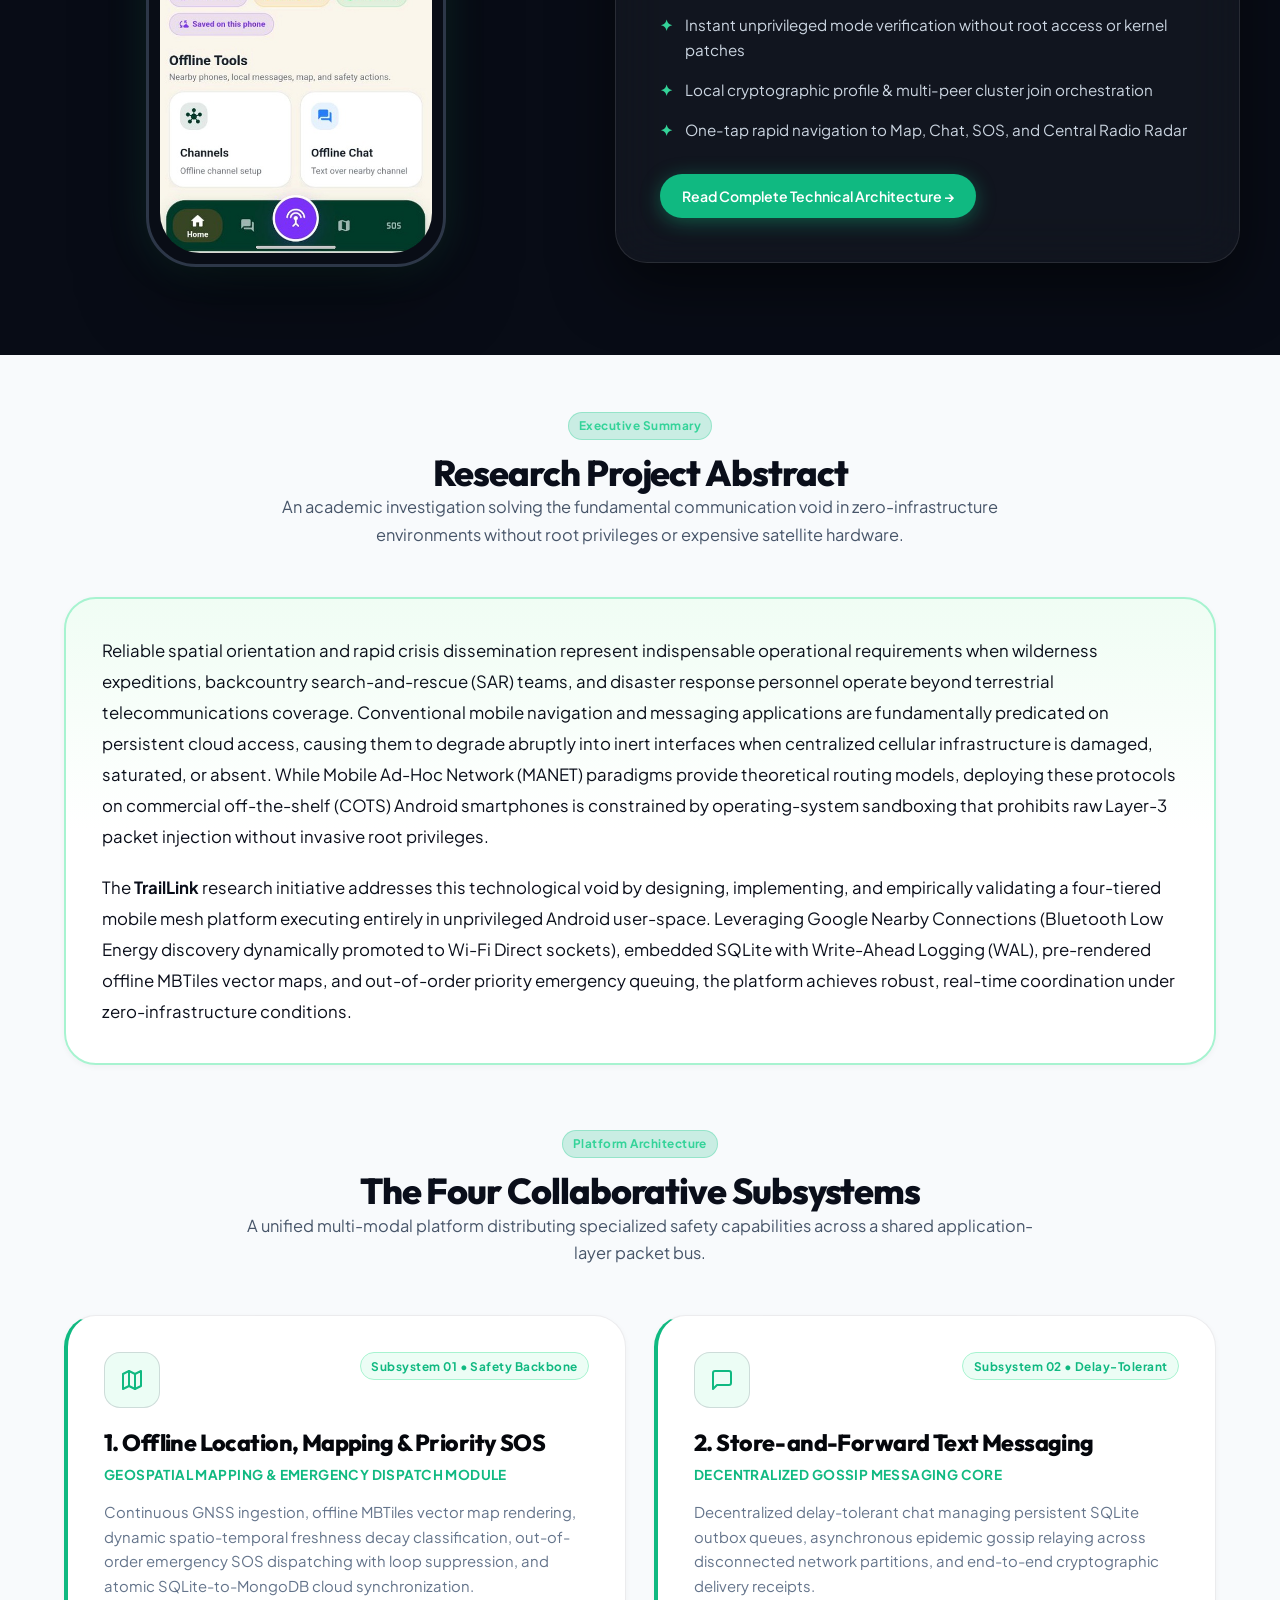
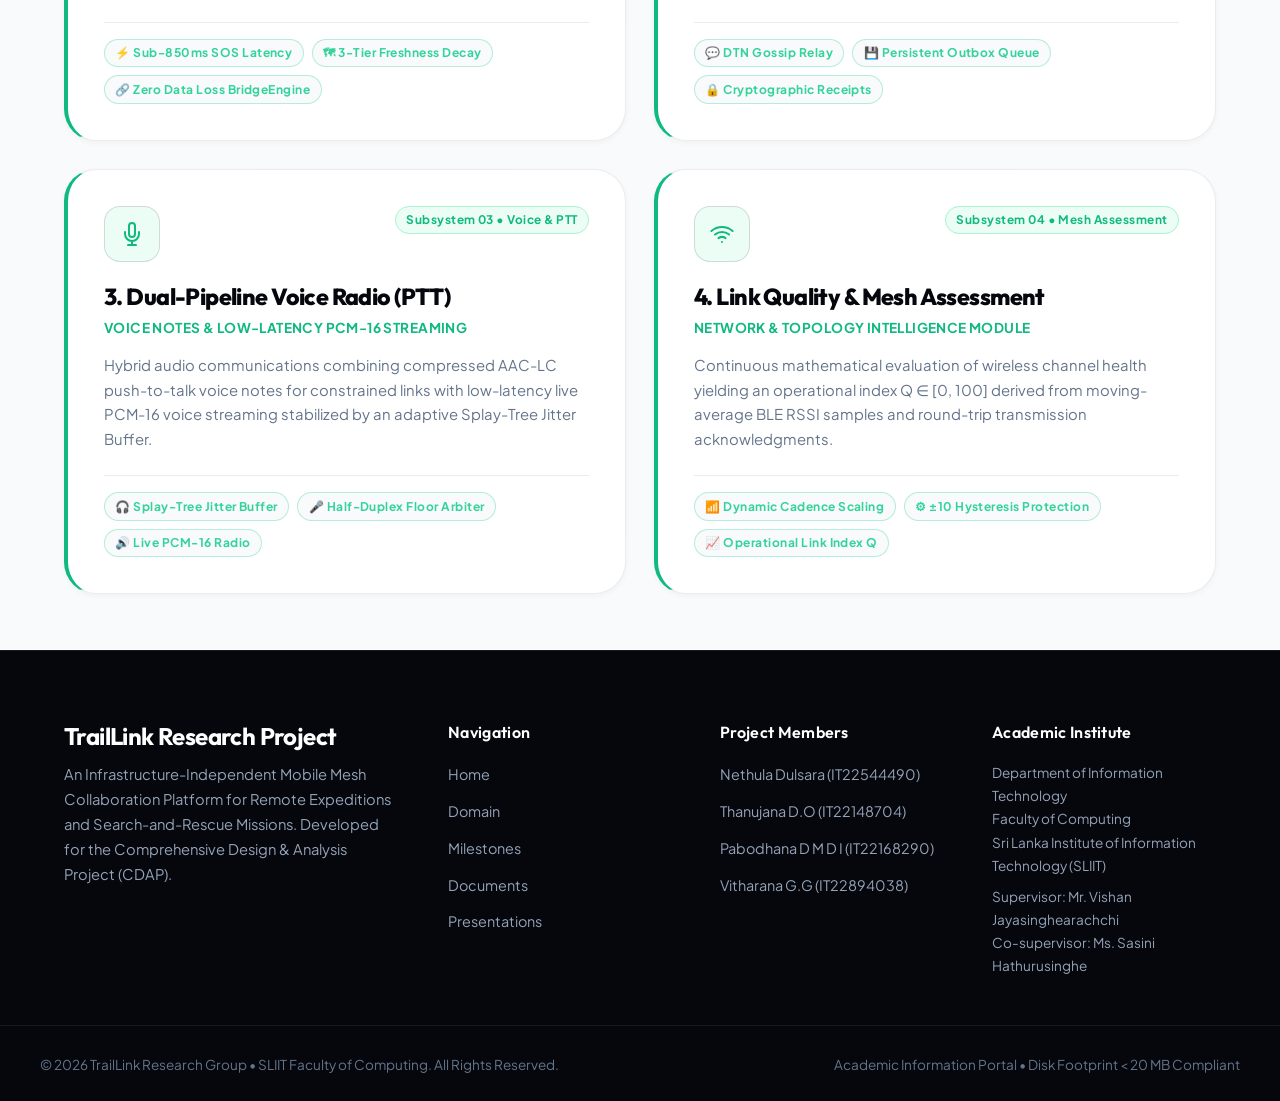
==== commit d1ad1f3f: "feat: add 30s official launch commercial video studio feature and navigation links" ====
--- a/index.html
+++ b/index.html
@@ -37,6 +37,7 @@
           <li><a href="presentations.html?v=3.2" class="nav-link">Presentations</a></li>
           <li><a href="about.html?v=3.2" class="nav-link">About Us</a></li>
           <li><a href="contact.html?v=3.2" class="nav-link">Contact Us</a></li>
+          <li><a href="commercial.html" class="nav-link nav-link-commercial"><span class="play-dot"></span> 30s Commercial</a></li>
         </ul>
       </nav>
     </div>
@@ -56,9 +57,9 @@
           Terrestrial cellular networks collapse during natural disasters and fail to cover remote wilderness gorges. TrailLink establishes an unprivileged, user-space peer-to-peer mobile mesh network on unmodified consumer smartphones—integrating real-time offline vector mapping, priority emergency SOS routing, store-and-forward text, live voice radio, and atomic cloud reconciliation.
         </p>
         <div class="hero-actions">
-          <a href="#quick-deliverables" class="btn-apple btn-apple-primary">⚡ Quick Deliverables &amp; Presentations &#9662;</a>
+          <a href="commercial.html" class="btn-apple btn-apple-primary" style="background: linear-gradient(135deg, #10b981 0%, #059669 100%); box-shadow: 0 4px 20px rgba(16, 185, 129, 0.4);">&#9658; 30s Launch Commercial Video &nearr;</a>
+          <a href="#quick-deliverables" class="btn-apple btn-apple-glass">⚡ Quick Deliverables &amp; Presentations &#9662;</a>
           <a href="docs/R26-IT-135_Draft_Thesis.pdf" target="_blank" class="btn-apple btn-apple-glass">📘 Draft Group Thesis (PDF) &nearr;</a>
-          <a href="docs/R26-IT-135_Research_Paper.pdf" target="_blank" class="btn-apple btn-apple-glass">📄 Research Paper (PDF) &nearr;</a>
           <a href="domain.html?v=3.2" class="btn-apple btn-apple-glass">Explore Domain &rarr;</a>
         </div>
       </div>
--- a/css/style.css
+++ b/css/style.css
@@ -323,6 +323,40 @@
   box-shadow: 0 4px 14px rgba(14, 56, 44, 0.35);
 }
 
+.nav-link-commercial {
+  background: rgba(16, 185, 129, 0.12);
+  color: #059669 !important;
+  border: 1px solid rgba(16, 185, 129, 0.35);
+  font-weight: 700;
+  display: inline-flex;
+  align-items: center;
+  gap: 0.4rem;
+  margin-left: 0.25rem;
+  box-shadow: 0 2px 8px rgba(16, 185, 129, 0.12);
+}
+
+.nav-link-commercial:hover {
+  background: #10b981 !important;
+  color: #ffffff !important;
+  border-color: #10b981;
+  transform: translateY(-1px);
+  box-shadow: 0 4px 14px rgba(16, 185, 129, 0.35);
+}
+
+.nav-link-commercial .play-dot {
+  width: 7px;
+  height: 7px;
+  border-radius: 50%;
+  background: #10b981;
+  box-shadow: 0 0 6px #10b981;
+  animation: pulse-ring 1.8s infinite;
+}
+
+.nav-link-commercial:hover .play-dot {
+  background: #ffffff;
+  box-shadow: 0 0 8px #ffffff;
+}
+
 .mobile-toggle {
   display: none;
   background: none;
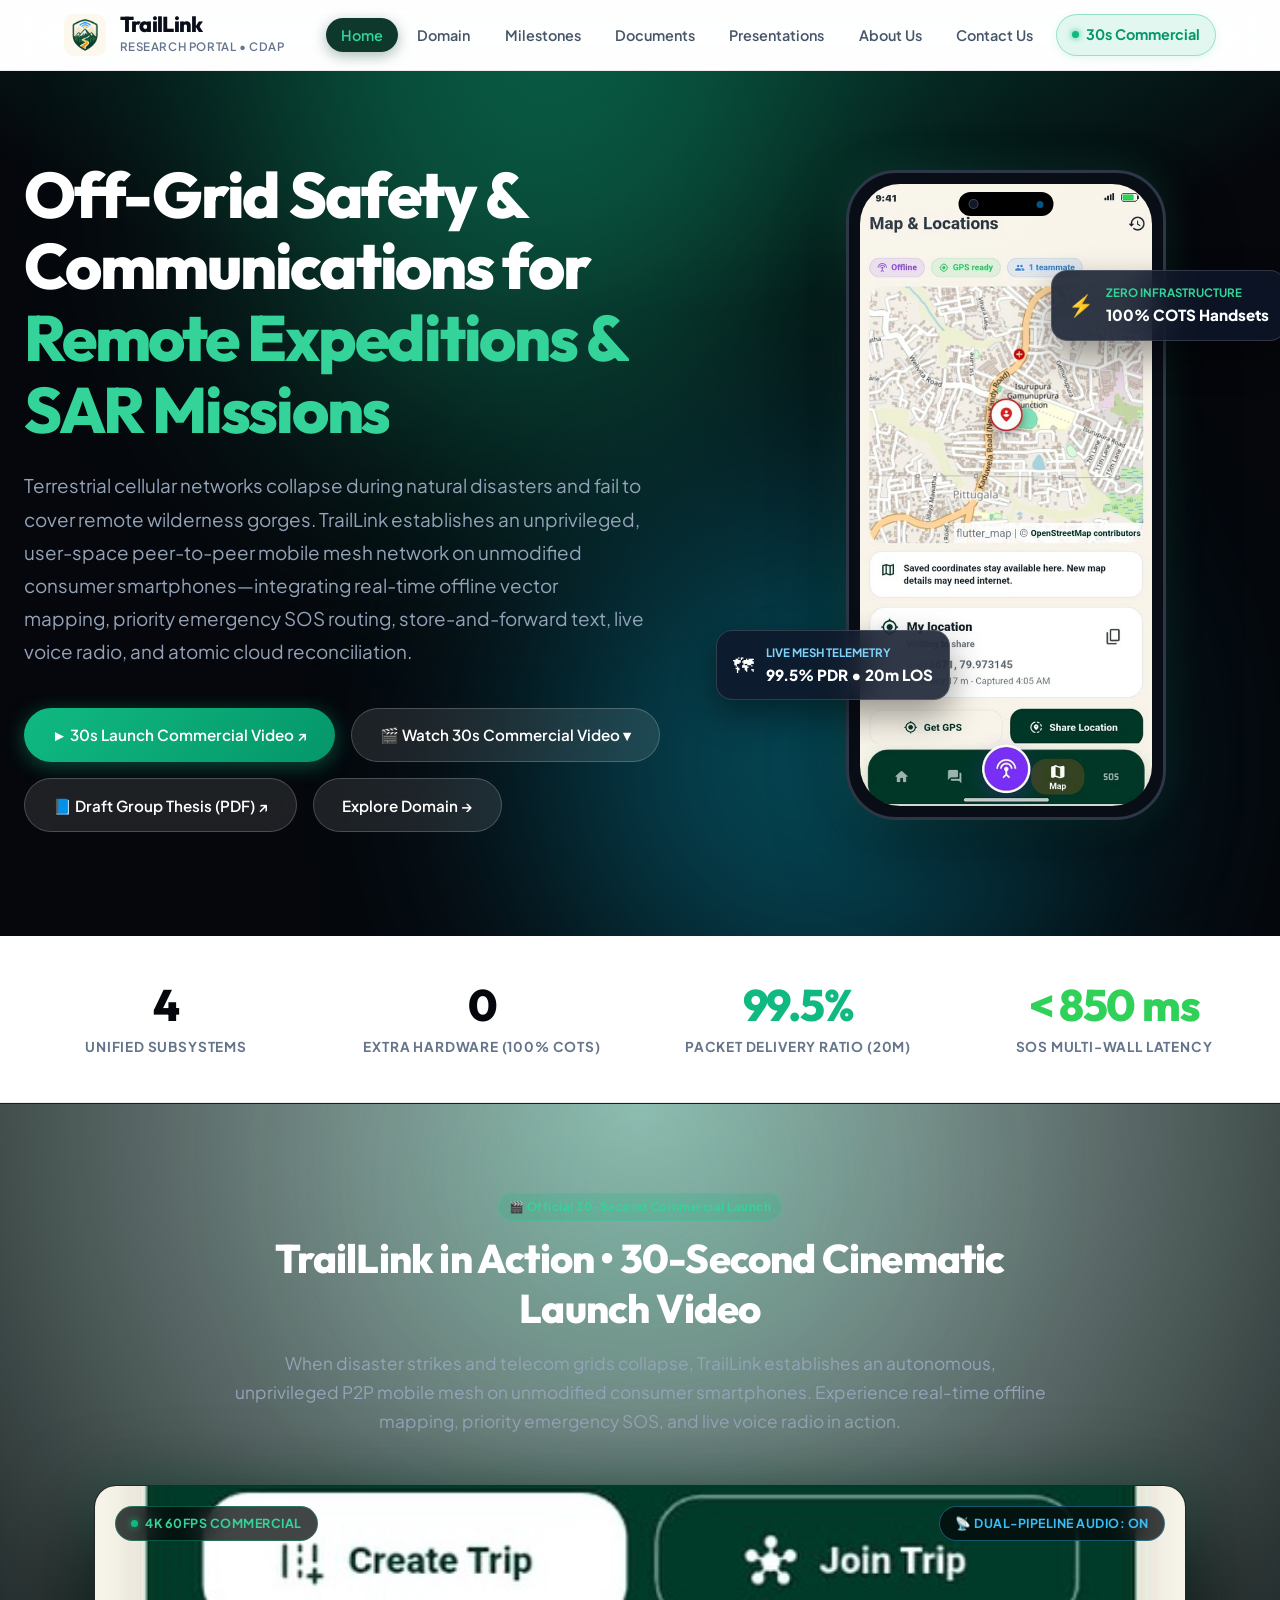
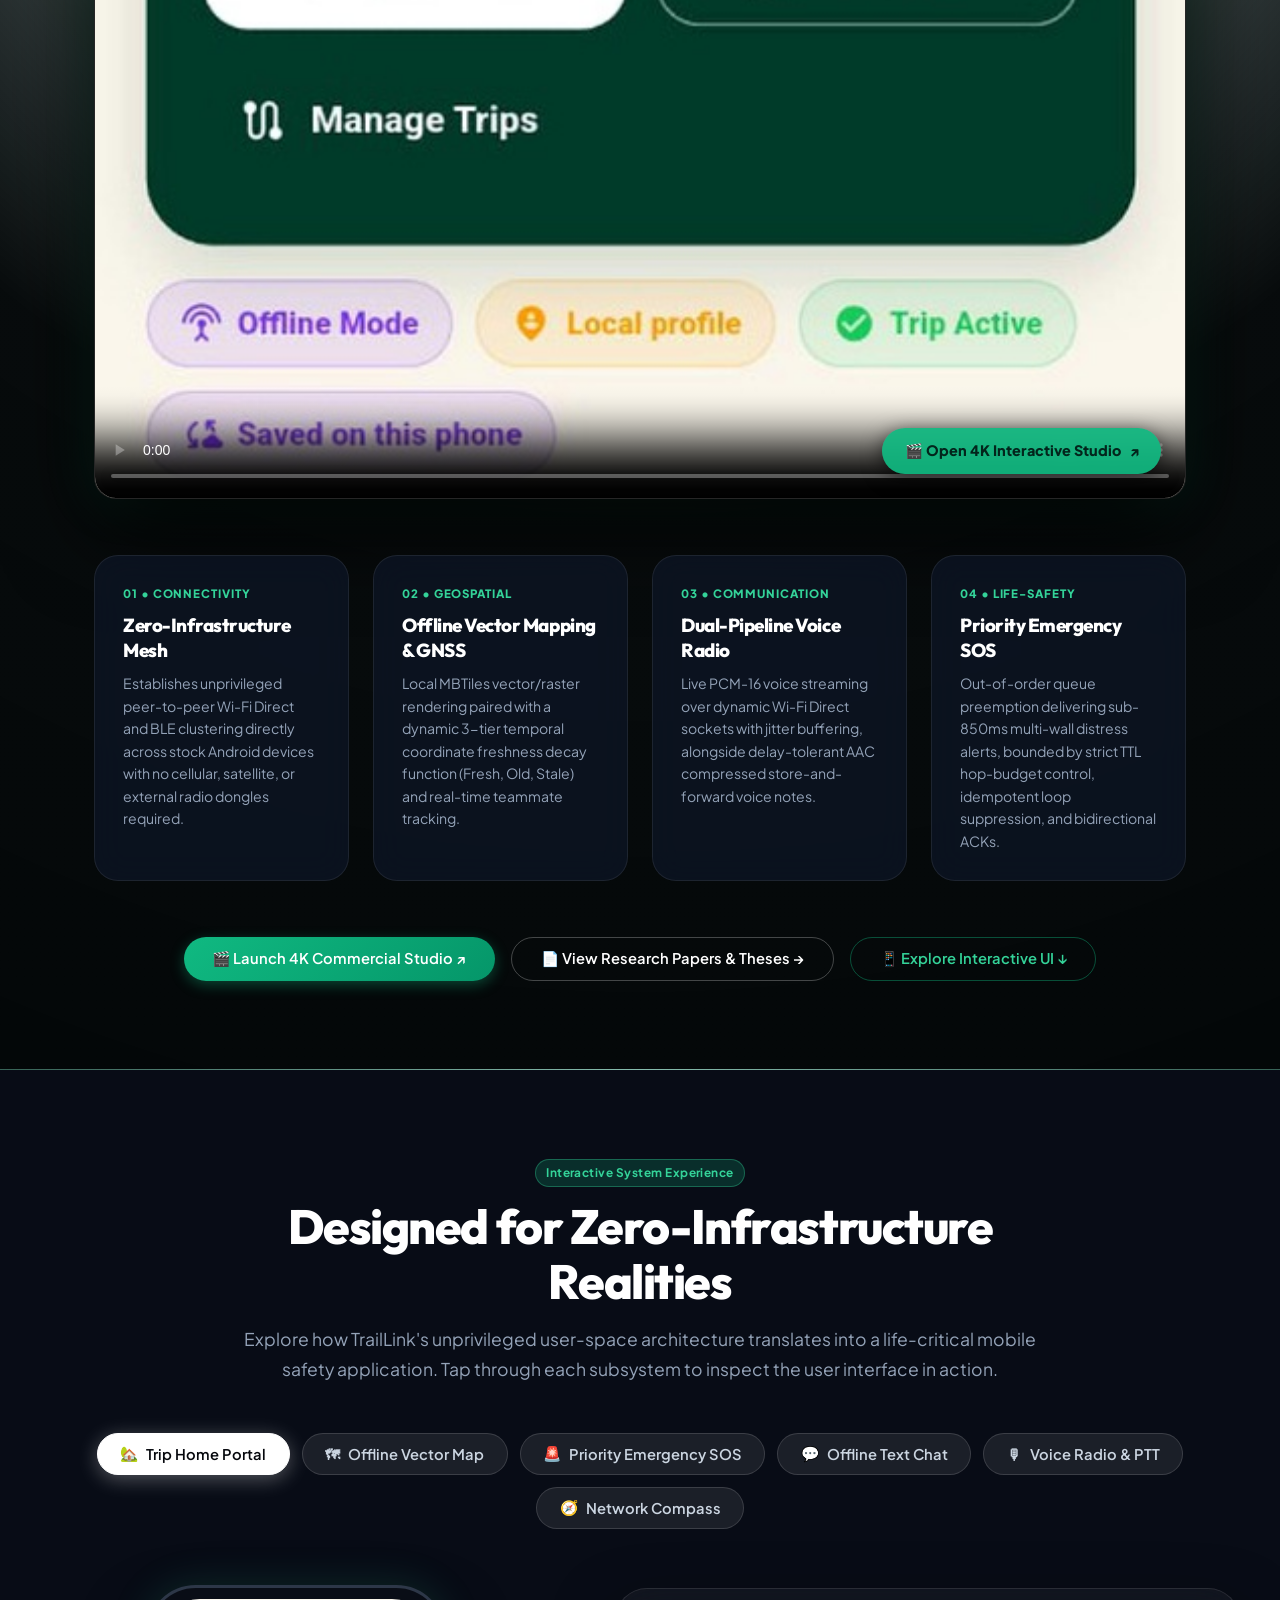
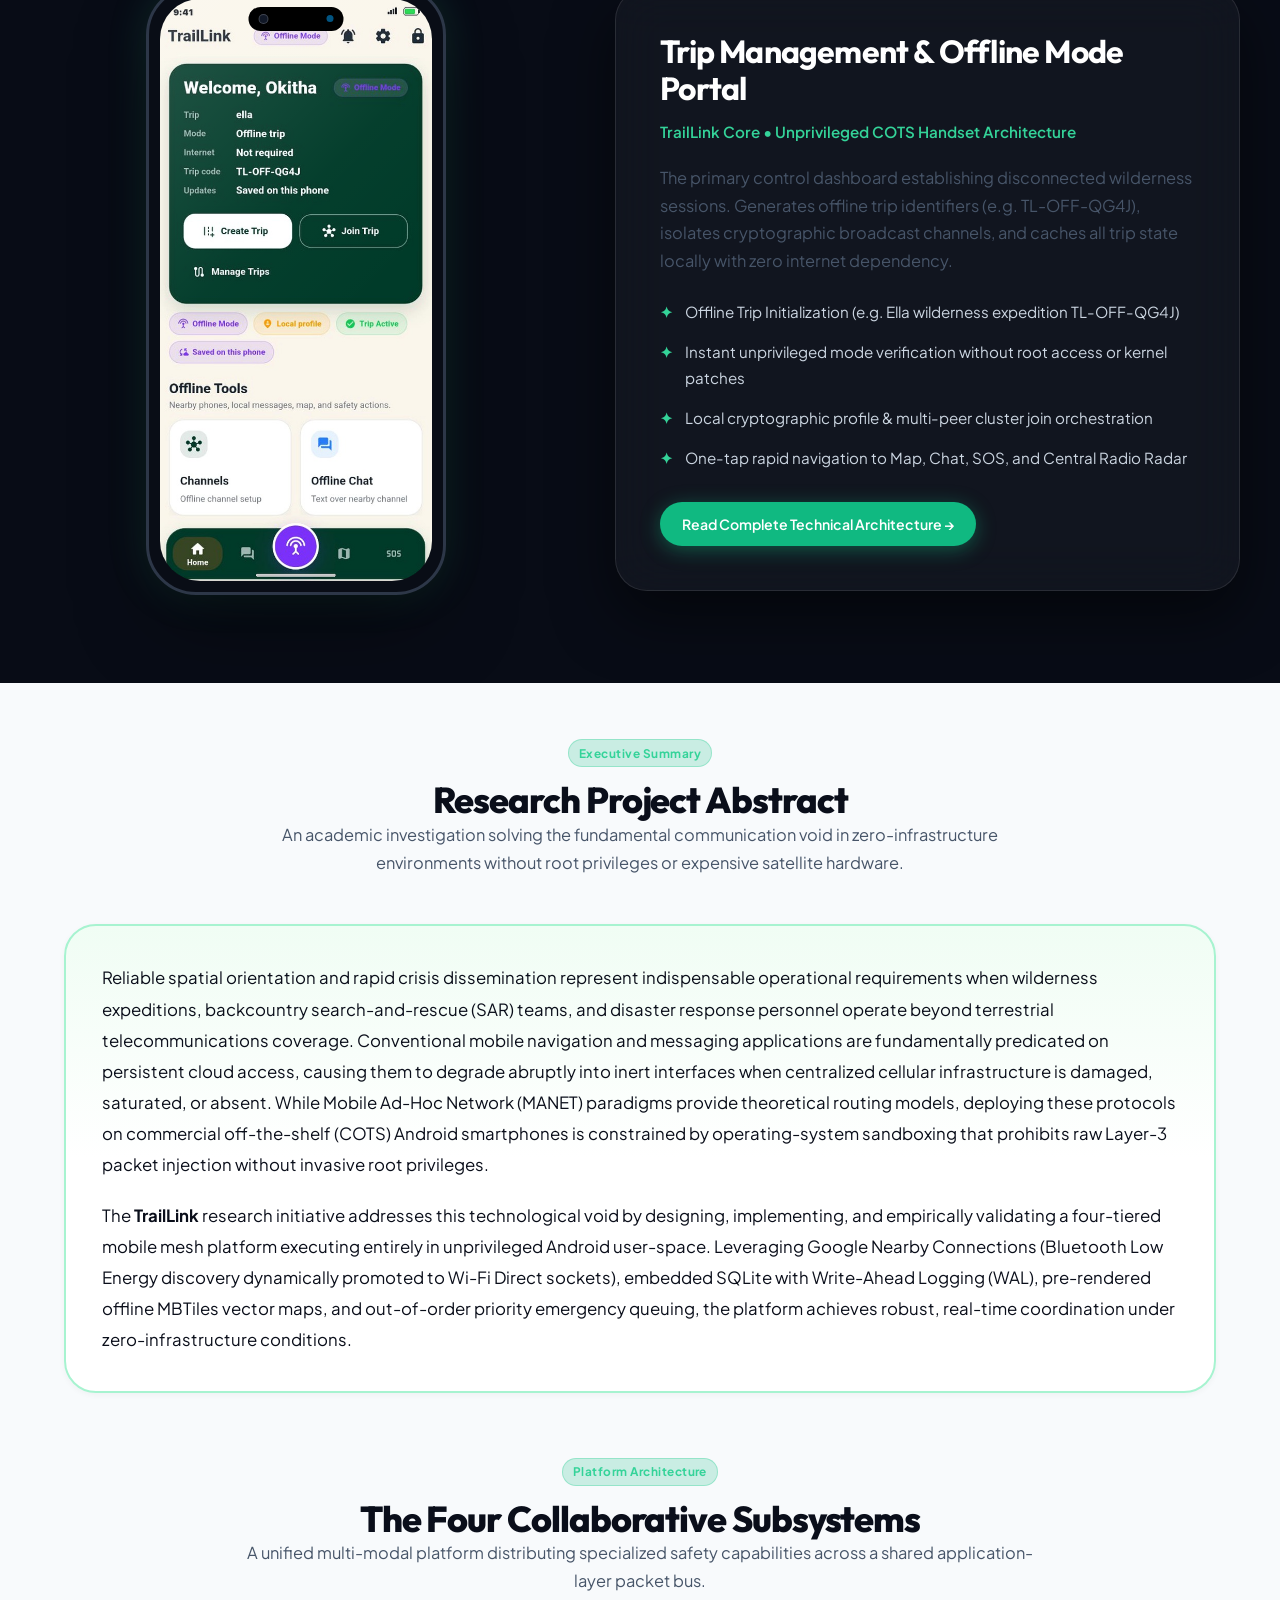
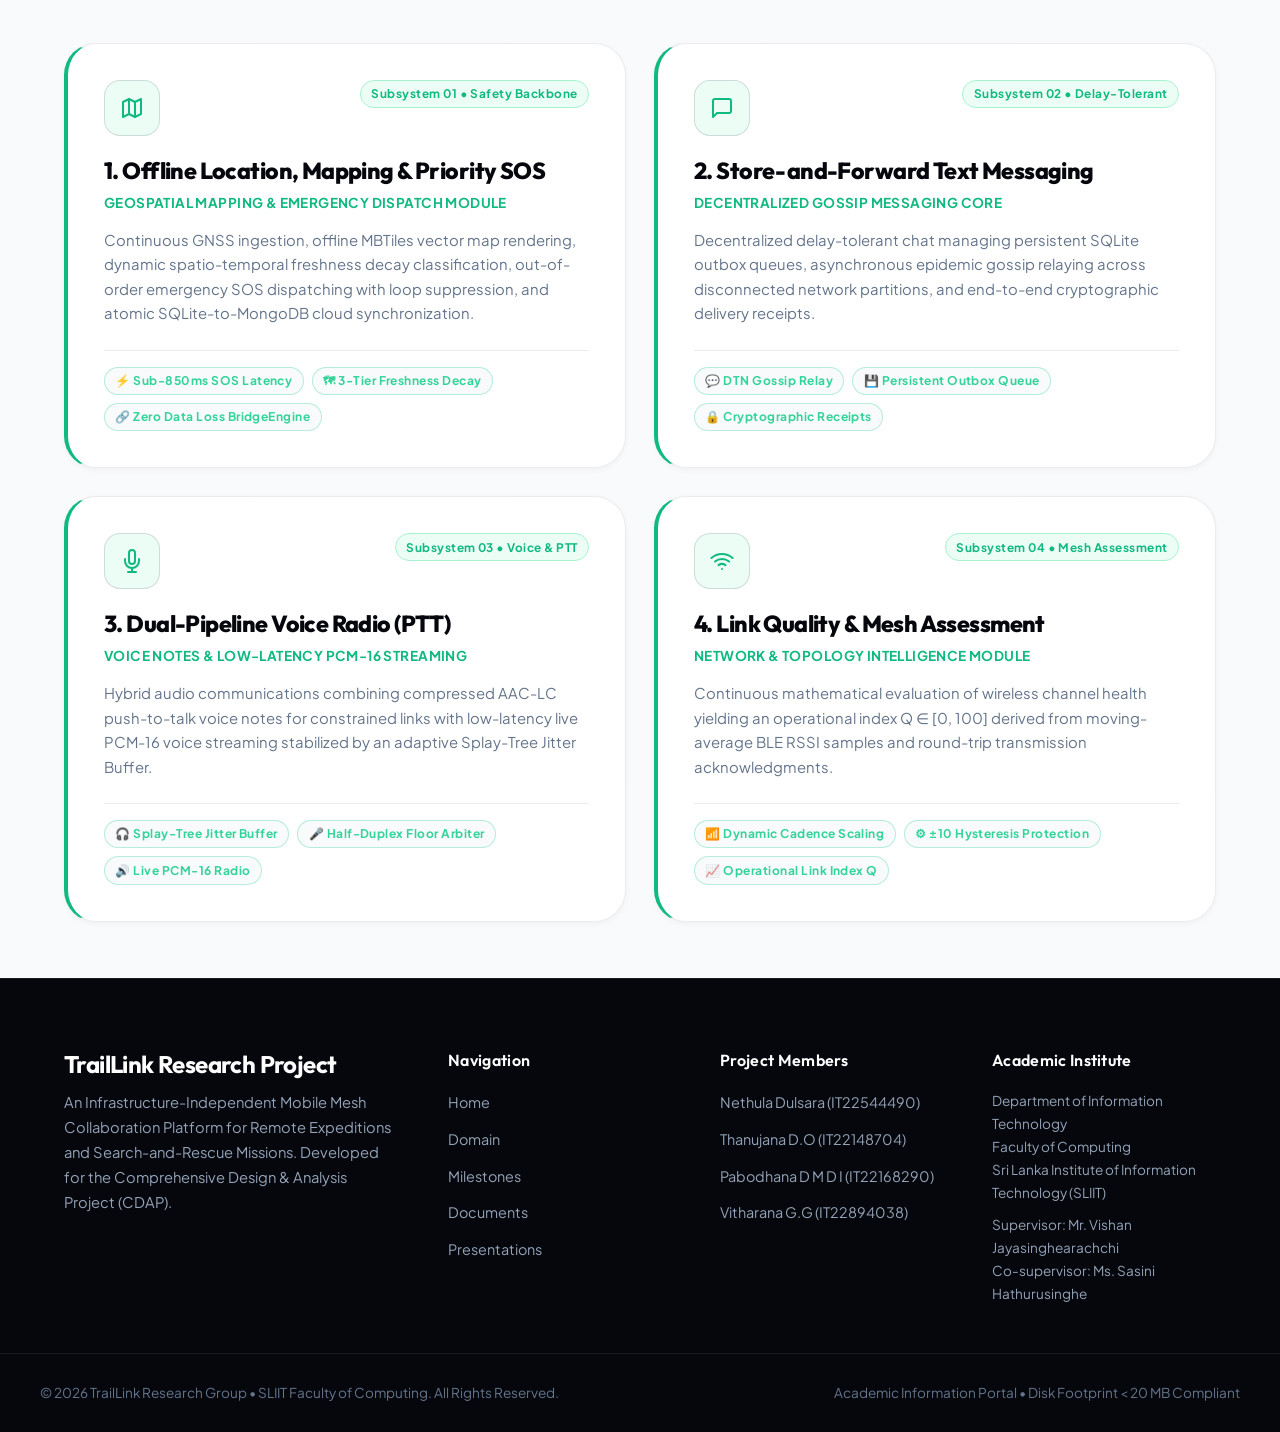
==== commit 1b5aea24: "feat: replace key deliverables section on home with cinematic commercial animation video and feature" ====
--- a/index.html
+++ b/index.html
@@ -58,7 +58,7 @@
         </p>
         <div class="hero-actions">
           <a href="commercial.html" class="btn-apple btn-apple-primary" style="background: linear-gradient(135deg, #10b981 0%, #059669 100%); box-shadow: 0 4px 20px rgba(16, 185, 129, 0.4);">&#9658; 30s Launch Commercial Video &nearr;</a>
-          <a href="#quick-deliverables" class="btn-apple btn-apple-glass">⚡ Quick Deliverables &amp; Presentations &#9662;</a>
+          <a href="#commercial-video-section" class="btn-apple btn-apple-glass">🎬 Watch 30s Commercial Video &#9662;</a>
           <a href="docs/R26-IT-135_Draft_Thesis.pdf" target="_blank" class="btn-apple btn-apple-glass">📘 Draft Group Thesis (PDF) &nearr;</a>
           <a href="domain.html?v=3.2" class="btn-apple btn-apple-glass">Explore Domain &rarr;</a>
         </div>
@@ -122,118 +122,98 @@
     </div>
   </section>
 
-  <!-- Quick Academic Deliverables & Presentations Fast-Access Hub -->
-  <section id="quick-deliverables" class="quick-deliverables-section">
-    <div class="quick-deliverables-header reveal">
+  <!-- Cinematic Launch Commercial Video Section -->
+  <section id="commercial-video-section" class="commercial-spotlight-section">
+    <div class="commercial-header reveal">
       <span class="notice-badge" style="background: rgba(16, 185, 129, 0.2); color: #34d399; border-color: rgba(52, 211, 153, 0.4);">
-        ⚡ Fast-Access Evaluation Hub
+        🎬 Official 30-Second Commercial Launch
       </span>
-      <h2>Key Project Deliverables &amp; Presentation Decks</h2>
+      <h2>TrailLink in Action &bull; 30-Second Cinematic Launch Video</h2>
       <p>
-        Quick one-click access for supervisors and examiners to review our published IEEE-format research paper and official CDAP presentation slide decks on Microsoft SharePoint.
+        When disaster strikes and telecom grids collapse, TrailLink establishes an autonomous, unprivileged P2P mobile mesh on unmodified consumer smartphones. Experience real-time offline mapping, priority emergency SOS, and live voice radio in action.
       </p>
     </div>
 
-    <div class="quick-grid">
-      <!-- 1. Main Group Research Thesis (Draft) -->
-      <article class="quick-card featured-research-card reveal">
-        <div class="quick-card-top">
-          <span class="quick-badge-tag" style="background: #ecfdf5; color: #059669; border-color: #a7f3d0;">&#128216; Group Thesis &bull; 121 Pages</span>
-          <div class="quick-card-icon" style="background: #ecfdf5; color: #059669;">PDF</div>
-        </div>
-        <h3 class="quick-card-title">Main Group Research Thesis (Draft)</h3>
-        <p class="quick-card-desc">
-          "TRAILLINK: Hybrid Communication &amp; Safety System" &mdash; 121-page master dissertation by Research Group R26-IT-135 integrating all 4 subsystems and 750 physical trials.
-        </p>
-        <div class="quick-card-actions">
-          <a href="docs/R26-IT-135_Draft_Thesis.pdf" target="_blank" class="btn btn-primary">
-            &#128065; Read Draft Thesis (PDF) &nearr;
-          </a>
-          <a href="docs/R26-IT-135_Draft_Thesis.pdf" download="R26-IT-135_Draft_Thesis.pdf" class="btn btn-secondary">
-            &#11015; Download PDF (2.2 MB)
-          </a>
-        </div>
+    <div class="commercial-theater-wrap reveal-scale">
+      <div class="video-screen-frame">
+        <div class="video-screen-hud">
+          <div class="hud-pill">
+            <span class="pulse-dot"></span> 4K 60FPS COMMERCIAL
+          </div>
+          <div class="hud-pill" style="border-color: rgba(56, 189, 248, 0.4); color: #38bdf8;">
+            📡 DUAL-PIPELINE AUDIO: ON
+          </div>
+        </div>
+
+        <video 
+          id="homeCommercialVideo" 
+          src="images/traillink_commercial.mp4" 
+          autoplay 
+          muted 
+          loop 
+          playsinline 
+          controls
+          poster="images/app_screen_home.jpg"
+          title="TrailLink 30-Second Cinematic Commercial">
+          Your browser does not support the video tag.
+        </video>
+
+        <a href="commercial.html" class="video-screen-overlay-btn">
+          <span>🎬 Open 4K Interactive Studio</span>
+          <span>&nearr;</span>
+        </a>
+      </div>
+    </div>
+
+    <!-- 4 Matching Feature Cards with Matching Texts -->
+    <div class="commercial-features-grid">
+      <!-- 01. Zero Infrastructure -->
+      <article class="commercial-feature-card reveal delay-100">
+        <span class="feature-step-num">01 &bull; Connectivity</span>
+        <h3 class="feature-card-heading">Zero-Infrastructure Mesh</h3>
+        <p class="feature-card-text">
+          Establishes unprivileged peer-to-peer Wi-Fi Direct and BLE clustering directly across stock Android devices with no cellular, satellite, or external radio dongles required.
+        </p>
       </article>
 
-      <!-- 2. Research Paper -->
-      <article class="quick-card featured-research-card reveal">
-        <div class="quick-card-top">
-          <span class="quick-badge-tag blue">&#128196; IEEE Format &bull; 6 Pages</span>
-          <div class="quick-card-icon" style="background: #eff6ff; color: #2563eb;">&#128220;</div>
-        </div>
-        <h3 class="quick-card-title">Academic Research Paper</h3>
-        <p class="quick-card-desc">
-          "Offline-First Location Sharing, Mapping, and Priority-Based Bounded SOS Routing in Hybrid Mobile Ad-Hoc Networks: The TrailLink Platform."
-        </p>
-        <div class="quick-card-actions">
-          <a href="docs/R26-IT-135_Research_Paper.pdf" target="_blank" class="btn btn-primary">
-            &#128065; Read Paper (PDF) &nearr;
-          </a>
-          <a href="docs/R26-IT-135_Research_Paper.pdf" download="R26-IT-135_Research_Paper.pdf" class="btn btn-secondary">
-            &#11015; Download PDF (205 KB)
-          </a>
-        </div>
+      <!-- 02. Offline Vector Mapping -->
+      <article class="commercial-feature-card reveal delay-200">
+        <span class="feature-step-num">02 &bull; Geospatial</span>
+        <h3 class="feature-card-heading">Offline Vector Mapping &amp; GNSS</h3>
+        <p class="feature-card-text">
+          Local MBTiles vector/raster rendering paired with a dynamic 3-tier temporal coordinate freshness decay function (Fresh, Old, Stale) and real-time teammate tracking.
+        </p>
       </article>
 
-      <!-- 2. Project Proposal Presentation -->
-      <article class="quick-card reveal delay-100">
-        <div class="quick-card-top">
-          <span class="quick-badge-tag">&#128202; Milestone 01 &bull; 10%</span>
-          <div class="quick-card-icon" style="background: #ecfdf5; color: #059669;">PPT</div>
-        </div>
-        <h3 class="quick-card-title">Project Proposal Presentation</h3>
-        <p class="quick-card-desc">
-          Official deck: <code>R26-IT-135_Proposal Presentation.pptx</code>. Research rationale, telecom vulnerabilities, 4-component architecture, and DSRM methodology.
-        </p>
-        <div class="quick-card-actions">
-          <a href="https://mysliit.sharepoint.com/:p:/s/CDAPSubmissionCloud/IQC15Bek_uIVSIOEgPkZGYOIATdTR-P4vl9fgC8nMhyUMdo?e=iXcJzA" target="_blank" rel="noopener noreferrer" class="btn btn-primary">
-            &#128640; Open Slides in SharePoint &nearr;
-          </a>
-          <a href="presentations.html?v=3.2" class="btn btn-secondary">
-            &#128065; View Slide Archive
-          </a>
-        </div>
+      <!-- 03. Dual-Pipeline Voice Radio -->
+      <article class="commercial-feature-card reveal delay-300">
+        <span class="feature-step-num">03 &bull; Communication</span>
+        <h3 class="feature-card-heading">Dual-Pipeline Voice Radio</h3>
+        <p class="feature-card-text">
+          Live PCM-16 voice streaming over dynamic Wi-Fi Direct sockets with jitter buffering, alongside delay-tolerant AAC compressed store-and-forward voice notes.
+        </p>
       </article>
 
-      <!-- 3. Progress Presentation 1 (PP1) -->
-      <article class="quick-card reveal delay-200">
-        <div class="quick-card-top">
-          <span class="quick-badge-tag purple">&#128202; Milestone 02 &bull; 15%</span>
-          <div class="quick-card-icon" style="background: #f5f3ff; color: #7c3aed;">PPT</div>
-        </div>
-        <h3 class="quick-card-title">Progress Presentation 1 (PP1)</h3>
-        <p class="quick-card-desc">
-          Official deck: <code>R26-IT-135_Progress Presentation 1.pptx</code>. Architectural design, MoSCoW requirements, unprivileged P2P discovery promotion, and SQLite WAL schema.
-        </p>
-        <div class="quick-card-actions">
-          <a href="https://mysliit.sharepoint.com/:p:/s/CDAPSubmissionCloud/IQD188hyQa2QQ5qhWTpDg05fAec-mhogsgdaYyhh0Opthes?e=thUgjJ" target="_blank" rel="noopener noreferrer" class="btn btn-primary">
-            &#128640; Open Slides in SharePoint &nearr;
-          </a>
-          <a href="presentations.html?v=3.2" class="btn btn-secondary">
-            &#128065; View Slide Archive
-          </a>
-        </div>
+      <!-- 04. Priority Emergency SOS -->
+      <article class="commercial-feature-card reveal delay-400">
+        <span class="feature-step-num">04 &bull; Life-Safety</span>
+        <h3 class="feature-card-heading">Priority Emergency SOS</h3>
+        <p class="feature-card-text">
+          Out-of-order queue preemption delivering sub-850ms multi-wall distress alerts, bounded by strict TTL hop-budget control, idempotent loop suppression, and bidirectional ACKs.
+        </p>
       </article>
-
-      <!-- 4. Progress Presentation 2 (PP2) -->
-      <article class="quick-card reveal delay-300">
-        <div class="quick-card-top">
-          <span class="quick-badge-tag">&#128202; Milestone 03 &bull; 18%</span>
-          <div class="quick-card-icon" style="background: #ecfdf5; color: #059669;">PPT</div>
-        </div>
-        <h3 class="quick-card-title">Progress Presentation 2 (PP2)</h3>
-        <p class="quick-card-desc">
-          Official deck: <code>R26-IT-135 .pptx</code>. 50% implementation review, offline MBTiles vector maps, out-of-order emergency SOS preemption, and loop suppression ledgers.
-        </p>
-        <div class="quick-card-actions">
-          <a href="https://mysliit.sharepoint.com/:p:/s/CDAPSubmissionCloud/IQDB-FjbmU2WSJPV8QAsLF9UARYEhjuR_JwZ-eSzOdaPLUQ?e=oGb8f1" target="_blank" rel="noopener noreferrer" class="btn btn-primary">
-            &#128640; Open Slides in SharePoint &nearr;
-          </a>
-          <a href="presentations.html?v=3.2" class="btn btn-secondary">
-            &#128065; View Slide Archive
-          </a>
-        </div>
-      </article>
+    </div>
+
+    <div class="commercial-cta-row reveal">
+      <a href="commercial.html" class="btn btn-primary" style="font-size: 0.92rem; padding: 0.75rem 1.8rem; background: linear-gradient(135deg, #10b981 0%, #059669 100%);">
+        🎬 Launch 4K Commercial Studio &nearr;
+      </a>
+      <a href="documents.html" class="btn btn-outline" style="font-size: 0.92rem; padding: 0.75rem 1.8rem; color: #ffffff; border-color: rgba(255, 255, 255, 0.25);">
+        📄 View Research Papers &amp; Theses &rarr;
+      </a>
+      <a href="#showcase" class="btn btn-outline" style="font-size: 0.92rem; padding: 0.75rem 1.8rem; color: #34d399; border-color: rgba(16, 185, 129, 0.4);">
+        📱 Explore Interactive UI &darr;
+      </a>
     </div>
   </section>
 
--- a/css/style.css
+++ b/css/style.css
@@ -2569,3 +2569,687 @@
   }
 }
 
+/* ==============================================================================
+   Individual Project Proposal Reports - Interactive Folder Card Component
+   ============================================================================== */
+.folder-card {
+  position: relative;
+  background: linear-gradient(145deg, #ffffff 0%, #f8fafc 100%);
+  border: 1.5px solid rgba(16, 185, 129, 0.3);
+  border-radius: var(--radius-lg, 16px);
+  padding: 2rem;
+  box-shadow: 0 4px 20px rgba(15, 23, 42, 0.06);
+  cursor: pointer;
+  transition: all 0.35s cubic-bezier(0.16, 1, 0.3, 1);
+  display: flex;
+  flex-direction: column;
+}
+
+.folder-card::before {
+  content: '';
+  position: absolute;
+  top: 0;
+  left: 0;
+  right: 0;
+  height: 4px;
+  background: linear-gradient(90deg, #10b981 0%, #059669 50%, #34d399 100%);
+  opacity: 0.9;
+  transition: height 0.3s ease;
+  border-top-left-radius: inherit;
+  border-top-right-radius: inherit;
+}
+
+.folder-card:hover {
+  transform: translateY(-4px);
+  border-color: rgba(16, 185, 129, 0.55);
+  box-shadow: 0 12px 32px rgba(16, 185, 129, 0.14);
+}
+
+.folder-card.is-open {
+  grid-column: 1 / -1 !important;
+  background: #ffffff;
+  border-color: #10b981;
+  box-shadow: 0 16px 40px rgba(16, 185, 129, 0.18);
+  transform: none;
+}
+
+.folder-card.is-open::before {
+  height: 6px;
+}
+
+.folder-card-top {
+  display: flex;
+  align-items: center;
+  justify-content: space-between;
+  gap: 1rem;
+  margin-bottom: 1.25rem;
+}
+
+.folder-icon-wrap {
+  width: 52px;
+  height: 52px;
+  border-radius: 14px;
+  background: linear-gradient(135deg, #ecfdf5 0%, #d1fae5 100%);
+  color: #059669;
+  display: flex;
+  align-items: center;
+  justify-content: center;
+  font-size: 1.6rem;
+  box-shadow: 0 4px 12px rgba(16, 185, 129, 0.15);
+  transition: transform 0.3s ease;
+}
+
+.folder-card:hover .folder-icon-wrap {
+  transform: scale(1.08) rotate(-3deg);
+}
+
+.folder-badge-pill {
+  display: inline-flex;
+  align-items: center;
+  gap: 0.45rem;
+  padding: 0.35rem 0.85rem;
+  background: rgba(16, 185, 129, 0.1);
+  color: #059669;
+  border: 1px solid rgba(16, 185, 129, 0.25);
+  border-radius: 999px;
+  font-size: 0.78rem;
+  font-weight: 700;
+  letter-spacing: 0.02em;
+}
+
+.folder-badge-pill .pulse-dot {
+  width: 7px;
+  height: 7px;
+  border-radius: 50%;
+  background: #10b981;
+  box-shadow: 0 0 6px #10b981;
+  animation: pulse-ring 2s infinite;
+}
+
+.folder-card-title {
+  font-size: 1.25rem;
+  font-weight: 800;
+  color: var(--apple-black, #0f172a);
+  margin-bottom: 0.5rem;
+  line-height: 1.35;
+  letter-spacing: -0.01em;
+}
+
+.folder-card-meta {
+  font-size: 0.88rem;
+  color: var(--text-muted, #64748b);
+  margin-bottom: 1rem;
+  line-height: 1.5;
+}
+
+.folder-member-previews {
+  display: flex;
+  flex-wrap: wrap;
+  gap: 0.4rem;
+  margin-bottom: 1.25rem;
+}
+
+.member-chip {
+  background: #f1f5f9;
+  color: #334155;
+  font-size: 0.75rem;
+  font-weight: 600;
+  padding: 0.25rem 0.6rem;
+  border-radius: 6px;
+  border: 1px solid #e2e8f0;
+}
+
+.folder-card.is-open .member-chip {
+  background: #ecfdf5;
+  color: #047857;
+  border-color: #a7f3d0;
+}
+
+.folder-toggle-bar {
+  display: flex;
+  align-items: center;
+  justify-content: space-between;
+  padding: 0.75rem 1.15rem;
+  background: linear-gradient(135deg, rgba(16, 185, 129, 0.08) 0%, rgba(5, 150, 105, 0.04) 100%);
+  border: 1px solid rgba(16, 185, 129, 0.2);
+  border-radius: var(--radius-md, 10px);
+  font-size: 0.88rem;
+  font-weight: 700;
+  color: #059669;
+  transition: all 0.25s ease;
+  user-select: none;
+  margin-top: auto;
+}
+
+.folder-card:hover .folder-toggle-bar {
+  background: #10b981;
+  color: #ffffff;
+  border-color: #10b981;
+}
+
+.folder-toggle-bar .toggle-arrow {
+  display: inline-block;
+  transition: transform 0.3s ease;
+  font-size: 1rem;
+}
+
+.folder-card.is-open .folder-toggle-bar .toggle-arrow {
+  transform: rotate(180deg);
+}
+
+.folder-card.is-open .folder-toggle-bar {
+  background: #0f172a;
+  color: #ffffff;
+  border-color: #0f172a;
+}
+
+/* Expanded Tray */
+.folder-tray {
+  display: none;
+  margin-top: 1.75rem;
+  padding-top: 1.75rem;
+  border-top: 1px solid rgba(16, 185, 129, 0.2);
+  animation: folderFadeDown 0.4s cubic-bezier(0.16, 1, 0.3, 1) forwards;
+}
+
+.folder-card.is-open .folder-tray {
+  display: block;
+}
+
+@keyframes folderFadeDown {
+  from {
+    opacity: 0;
+    transform: translateY(-12px);
+  }
+  to {
+    opacity: 1;
+    transform: translateY(0);
+  }
+}
+
+.folder-tray-header {
+  display: flex;
+  justify-content: space-between;
+  align-items: center;
+  flex-wrap: wrap;
+  gap: 1rem;
+  margin-bottom: 1.5rem;
+}
+
+.folder-tray-header h4 {
+  font-size: 1.15rem;
+  color: var(--apple-black, #0f172a);
+  margin: 0;
+  display: flex;
+  align-items: center;
+  gap: 0.5rem;
+}
+
+.folder-tray-sub {
+  font-size: 0.88rem;
+  color: var(--text-muted, #64748b);
+  margin: 0;
+}
+
+.folder-members-grid {
+  display: grid;
+  grid-template-columns: repeat(4, 1fr);
+  gap: 1.25rem;
+}
+
+.member-report-card {
+  background: #ffffff;
+  border: 1px solid #e2e8f0;
+  border-radius: var(--radius-lg, 14px);
+  padding: 1.35rem;
+  display: flex;
+  flex-direction: column;
+  transition: all 0.3s ease;
+  position: relative;
+  box-shadow: 0 2px 8px rgba(15, 23, 42, 0.04);
+}
+
+.member-report-card:hover {
+  transform: translateY(-4px);
+  border-color: #10b981;
+  box-shadow: 0 10px 24px rgba(16, 185, 129, 0.12);
+}
+
+.member-card-badge-row {
+  display: flex;
+  justify-content: space-between;
+  align-items: center;
+  margin-bottom: 0.85rem;
+}
+
+.member-order-badge {
+  font-size: 0.72rem;
+  font-weight: 700;
+  color: #64748b;
+  text-transform: uppercase;
+  letter-spacing: 0.05em;
+}
+
+.member-id-pill {
+  font-size: 0.75rem;
+  font-weight: 800;
+  padding: 0.2rem 0.55rem;
+  background: #ecfdf5;
+  color: #059669;
+  border: 1px solid #a7f3d0;
+  border-radius: 6px;
+  font-family: ui-monospace, SFMono-Regular, Menlo, Monaco, Consolas, monospace;
+}
+
+.member-name {
+  font-size: 1.1rem;
+  font-weight: 800;
+  color: #0f172a;
+  margin-bottom: 0.35rem;
+  line-height: 1.3;
+}
+
+.member-topic {
+  font-size: 0.82rem;
+  color: #059669;
+  font-weight: 700;
+  margin-bottom: 0.65rem;
+  line-height: 1.4;
+}
+
+.member-desc {
+  font-size: 0.82rem;
+  color: #64748b;
+  line-height: 1.5;
+  margin-bottom: 1.25rem;
+  flex-grow: 1;
+}
+
+.member-card-actions {
+  display: flex;
+  flex-direction: column;
+  gap: 0.5rem;
+  margin-top: auto;
+}
+
+.btn-report-view {
+  background: linear-gradient(135deg, #10b981 0%, #059669 100%);
+  color: #ffffff !important;
+  font-weight: 700;
+  font-size: 0.82rem;
+  padding: 0.55rem 0.85rem;
+  border-radius: 8px;
+  text-align: center;
+  text-decoration: none;
+  box-shadow: 0 2px 8px rgba(16, 185, 129, 0.25);
+  transition: all 0.2s ease;
+  display: flex;
+  align-items: center;
+  justify-content: center;
+  gap: 0.35rem;
+}
+
+.btn-report-view:hover {
+  transform: translateY(-1px);
+  box-shadow: 0 4px 14px rgba(16, 185, 129, 0.4);
+  background: #059669;
+}
+
+.btn-report-download {
+  background: #f8fafc;
+  color: #334155 !important;
+  border: 1px solid #cbd5e1;
+  font-weight: 600;
+  font-size: 0.8rem;
+  padding: 0.45rem 0.85rem;
+  border-radius: 8px;
+  text-align: center;
+  text-decoration: none;
+  transition: all 0.2s ease;
+  display: flex;
+  align-items: center;
+  justify-content: center;
+  gap: 0.35rem;
+}
+
+.btn-report-download:hover {
+  background: #e2e8f0;
+  border-color: #94a3b8;
+  color: #0f172a !important;
+}
+
+@media (max-width: 1024px) {
+  .folder-members-grid {
+    grid-template-columns: repeat(2, 1fr);
+  }
+}
+
+@media (max-width: 640px) {
+  .folder-members-grid {
+    grid-template-columns: 1fr;
+  }
+}
+
+/* Thesis Folder Theme Variant */
+.folder-card.folder-thesis {
+  border-color: rgba(59, 130, 246, 0.3);
+  margin-bottom: 2.5rem;
+}
+
+.folder-card.folder-thesis::before {
+  background: linear-gradient(90deg, #3b82f6 0%, #2563eb 50%, #60a5fa 100%);
+}
+
+.folder-card.folder-thesis:hover {
+  border-color: rgba(59, 130, 246, 0.55);
+  box-shadow: 0 12px 32px rgba(59, 130, 246, 0.14);
+}
+
+.folder-card.folder-thesis.is-open {
+  border-color: #3b82f6;
+  box-shadow: 0 16px 40px rgba(59, 130, 246, 0.18);
+}
+
+.folder-card.folder-thesis .folder-icon-wrap {
+  background: linear-gradient(135deg, #eff6ff 0%, #dbeafe 100%);
+  color: #2563eb;
+  box-shadow: 0 4px 12px rgba(59, 130, 246, 0.15);
+}
+
+.folder-card.folder-thesis .folder-badge-pill {
+  background: rgba(59, 130, 246, 0.1);
+  color: #2563eb;
+  border-color: rgba(59, 130, 246, 0.25);
+}
+
+.folder-card.folder-thesis .folder-badge-pill .pulse-dot {
+  background: #3b82f6;
+  box-shadow: 0 0 6px #3b82f6;
+}
+
+.folder-card.folder-thesis .member-chip {
+  background: #f8fafc;
+}
+
+.folder-card.folder-thesis.is-open .member-chip {
+  background: #eff6ff;
+  color: #1d4ed8;
+  border-color: #bfdbfe;
+}
+
+.folder-card.folder-thesis .folder-toggle-bar {
+  background: linear-gradient(135deg, rgba(59, 130, 246, 0.08) 0%, rgba(37, 99, 235, 0.04) 100%);
+  border-color: rgba(59, 130, 246, 0.2);
+  color: #2563eb;
+}
+
+.folder-card.folder-thesis:hover .folder-toggle-bar {
+  background: #2563eb;
+  color: #ffffff;
+  border-color: #2563eb;
+}
+
+.folder-card.folder-thesis.is-open .folder-toggle-bar {
+  background: #0f172a;
+  color: #ffffff;
+  border-color: #0f172a;
+}
+
+.folder-card.folder-thesis .member-id-pill {
+  background: #eff6ff;
+  color: #1d4ed8;
+  border-color: #bfdbfe;
+}
+
+.folder-card.folder-thesis .member-topic {
+  color: #2563eb;
+}
+
+.folder-card.folder-thesis .btn-report-view {
+  background: linear-gradient(135deg, #3b82f6 0%, #2563eb 100%);
+  box-shadow: 0 2px 8px rgba(59, 130, 246, 0.25);
+}
+
+.folder-card.folder-thesis .btn-report-view:hover {
+  background: #1d4ed8;
+  box-shadow: 0 4px 14px rgba(59, 130, 246, 0.4);
+}
+
+/* ==============================================================================
+   Cinematic Commercial Video Section on Home Page
+   ============================================================================== */
+.commercial-spotlight-section {
+  padding: 5.5rem 0;
+  background: radial-gradient(circle at 50% 0%, rgba(6, 78, 59, 0.35) 0%, rgba(3, 7, 8, 0.98) 60%, #030708 100%);
+  border-top: 1px solid rgba(16, 185, 129, 0.2);
+  border-bottom: 1px solid rgba(16, 185, 129, 0.2);
+  position: relative;
+  overflow: hidden;
+}
+
+.commercial-spotlight-section::before {
+  content: '';
+  position: absolute;
+  top: -150px;
+  left: 50%;
+  transform: translateX(-50%);
+  width: 900px;
+  height: 450px;
+  background: radial-gradient(circle, rgba(16, 185, 129, 0.22) 0%, transparent 70%);
+  filter: blur(80px);
+  pointer-events: none;
+}
+
+.commercial-header {
+  text-align: center;
+  max-width: 860px;
+  margin: 0 auto 3rem auto;
+  padding: 0 1.5rem;
+}
+
+.commercial-header h2 {
+  font-size: 2.5rem;
+  font-weight: 800;
+  color: #ffffff;
+  margin-top: 0.75rem;
+  margin-bottom: 1rem;
+  letter-spacing: -0.02em;
+  line-height: 1.25;
+}
+
+.commercial-header p {
+  font-size: 1.08rem;
+  color: #94a3b8;
+  line-height: 1.7;
+  margin: 0 auto;
+}
+
+.commercial-theater-wrap {
+  max-width: 1140px;
+  margin: 0 auto 3.5rem auto;
+  padding: 0 1.5rem;
+  position: relative;
+}
+
+.video-screen-frame {
+  position: relative;
+  border-radius: 22px;
+  overflow: hidden;
+  background: #000000;
+  border: 1px solid rgba(255, 255, 255, 0.15);
+  box-shadow: 0 30px 90px rgba(0, 0, 0, 0.95), 0 0 50px rgba(16, 185, 129, 0.2);
+  aspect-ratio: 16 / 9;
+}
+
+.video-screen-frame video {
+  width: 100%;
+  height: 100%;
+  object-fit: cover;
+  display: block;
+}
+
+.video-screen-hud {
+  position: absolute;
+  top: 1.25rem;
+  left: 1.25rem;
+  right: 1.25rem;
+  display: flex;
+  justify-content: space-between;
+  align-items: center;
+  pointer-events: none;
+  z-index: 10;
+}
+
+.hud-pill {
+  background: rgba(3, 7, 8, 0.75);
+  backdrop-filter: blur(14px);
+  border: 1px solid rgba(16, 185, 129, 0.4);
+  color: #34d399;
+  font-size: 0.78rem;
+  font-weight: 700;
+  padding: 0.4rem 0.95rem;
+  border-radius: 999px;
+  letter-spacing: 0.04em;
+  display: inline-flex;
+  align-items: center;
+  gap: 0.45rem;
+}
+
+.hud-pill .pulse-dot {
+  width: 7px;
+  height: 7px;
+  border-radius: 50%;
+  background: #10b981;
+  box-shadow: 0 0 8px #10b981;
+  animation: pulse-ring 1.8s infinite;
+}
+
+.video-screen-overlay-btn {
+  position: absolute;
+  bottom: 1.5rem;
+  right: 1.5rem;
+  background: rgba(16, 185, 129, 0.92);
+  color: #03251c !important;
+  font-weight: 800;
+  font-size: 0.9rem;
+  padding: 0.7rem 1.4rem;
+  border-radius: 999px;
+  text-decoration: none;
+  display: inline-flex;
+  align-items: center;
+  gap: 0.5rem;
+  box-shadow: 0 4px 20px rgba(0, 0, 0, 0.6);
+  backdrop-filter: blur(8px);
+  transition: all 0.25s ease;
+  z-index: 10;
+}
+
+.video-screen-overlay-btn:hover {
+  background: #34d399;
+  transform: translateY(-2px);
+  box-shadow: 0 6px 24px rgba(16, 185, 129, 0.6);
+}
+
+.commercial-features-grid {
+  display: grid;
+  grid-template-columns: repeat(4, 1fr);
+  gap: 1.5rem;
+  max-width: 1140px;
+  margin: 0 auto;
+  padding: 0 1.5rem;
+}
+
+.commercial-feature-card {
+  background: rgba(15, 23, 42, 0.65);
+  backdrop-filter: blur(16px);
+  border: 1px solid rgba(255, 255, 255, 0.08);
+  border-radius: var(--radius-lg, 16px);
+  padding: 1.75rem;
+  transition: all 0.3s ease;
+  position: relative;
+  display: flex;
+  flex-direction: column;
+}
+
+.commercial-feature-card::before {
+  content: '';
+  position: absolute;
+  top: 0;
+  left: 0;
+  right: 0;
+  height: 3px;
+  background: linear-gradient(90deg, #10b981 0%, #34d399 100%);
+  opacity: 0;
+  transition: opacity 0.3s ease;
+  border-top-left-radius: inherit;
+  border-top-right-radius: inherit;
+}
+
+.commercial-feature-card:hover {
+  transform: translateY(-4px);
+  border-color: rgba(16, 185, 129, 0.45);
+  background: rgba(15, 23, 42, 0.85);
+  box-shadow: 0 14px 35px rgba(0, 0, 0, 0.5);
+}
+
+.commercial-feature-card:hover::before {
+  opacity: 1;
+}
+
+.feature-step-num {
+  font-size: 0.72rem;
+  font-weight: 800;
+  color: #34d399;
+  letter-spacing: 0.08em;
+  text-transform: uppercase;
+  margin-bottom: 0.6rem;
+}
+
+.feature-card-heading {
+  font-size: 1.18rem;
+  font-weight: 800;
+  color: #ffffff;
+  margin-bottom: 0.55rem;
+  line-height: 1.35;
+}
+
+.feature-card-text {
+  font-size: 0.88rem;
+  color: #94a3b8;
+  line-height: 1.6;
+  margin: 0;
+  flex-grow: 1;
+}
+
+.commercial-cta-row {
+  display: flex;
+  justify-content: center;
+  gap: 1rem;
+  flex-wrap: wrap;
+  margin-top: 3.5rem;
+  padding: 0 1.5rem;
+}
+
+@media (max-width: 1024px) {
+  .commercial-features-grid {
+    grid-template-columns: repeat(2, 1fr);
+  }
+}
+
+@media (max-width: 640px) {
+  .commercial-features-grid {
+    grid-template-columns: 1fr;
+  }
+  .commercial-header h2 {
+    font-size: 1.85rem;
+  }
+  .video-screen-hud {
+    flex-direction: column;
+    align-items: flex-start;
+    gap: 0.5rem;
+  }
+}
+
+
+
+
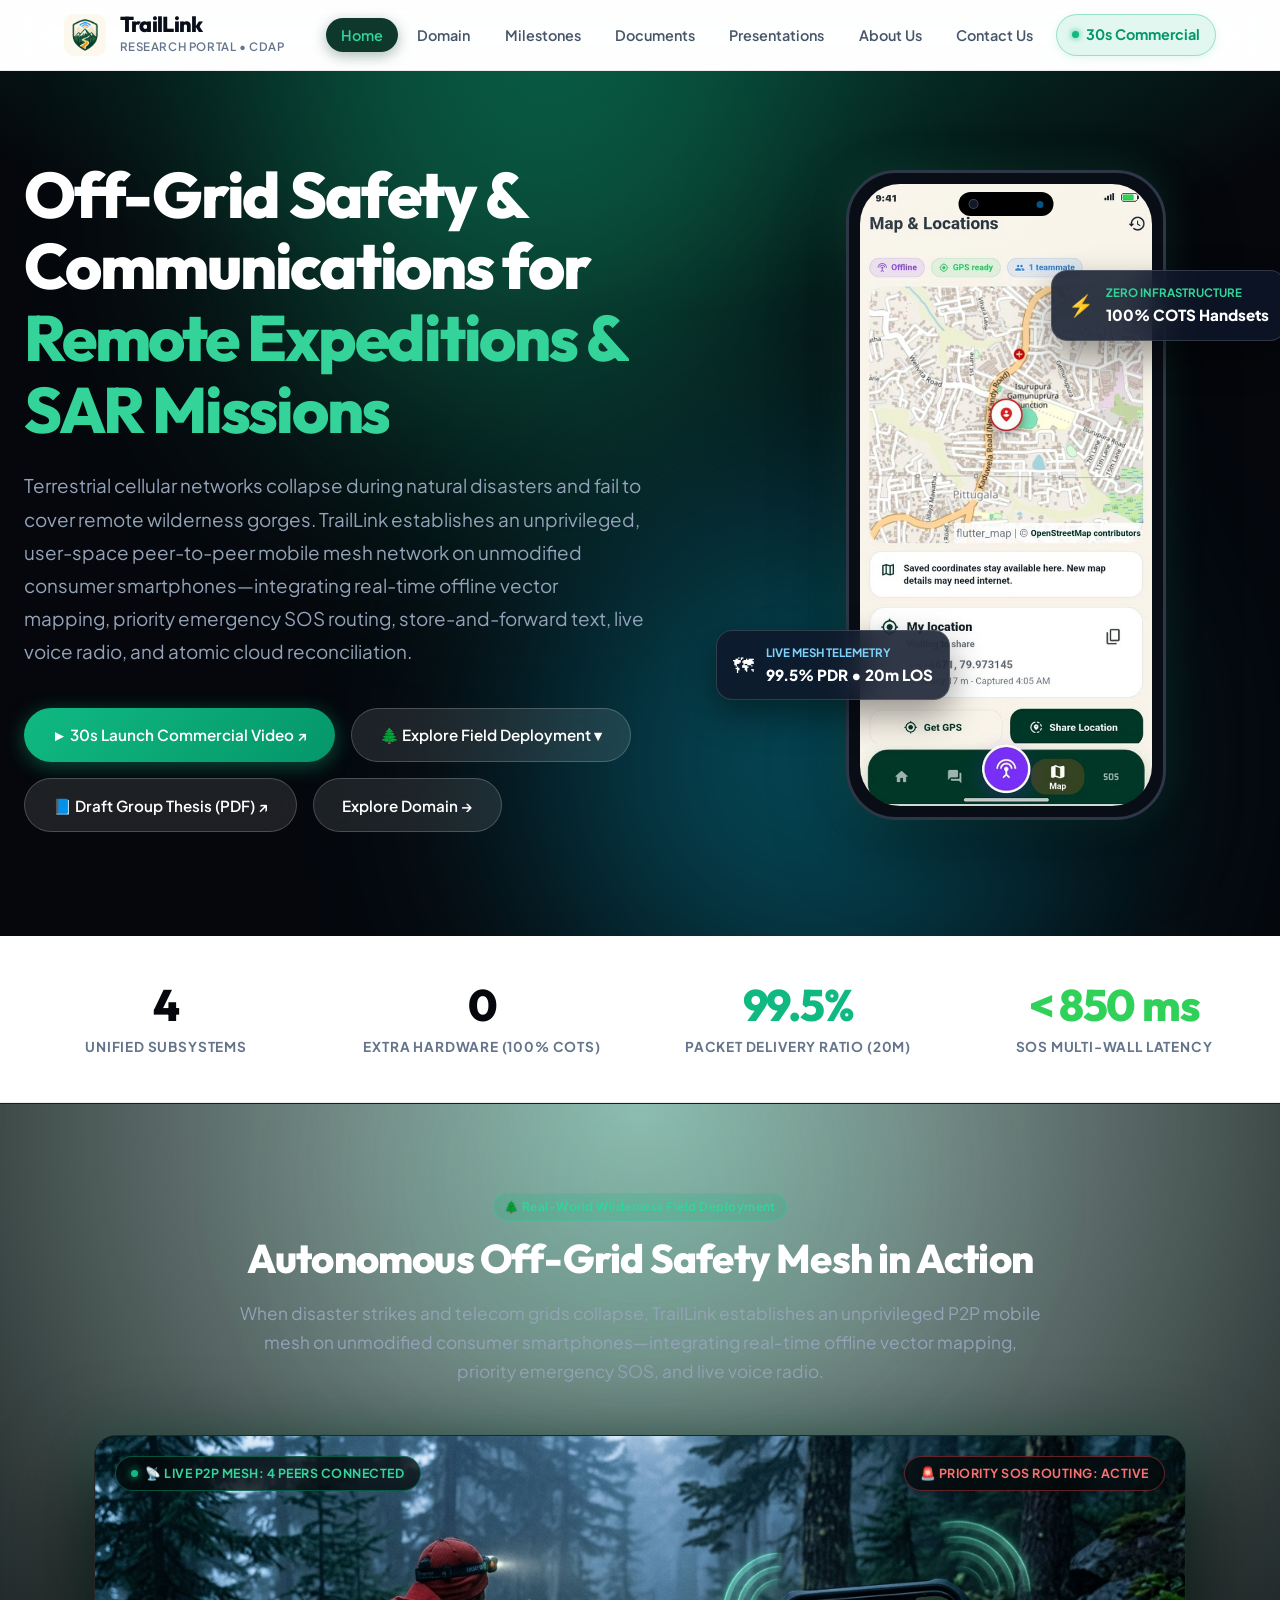
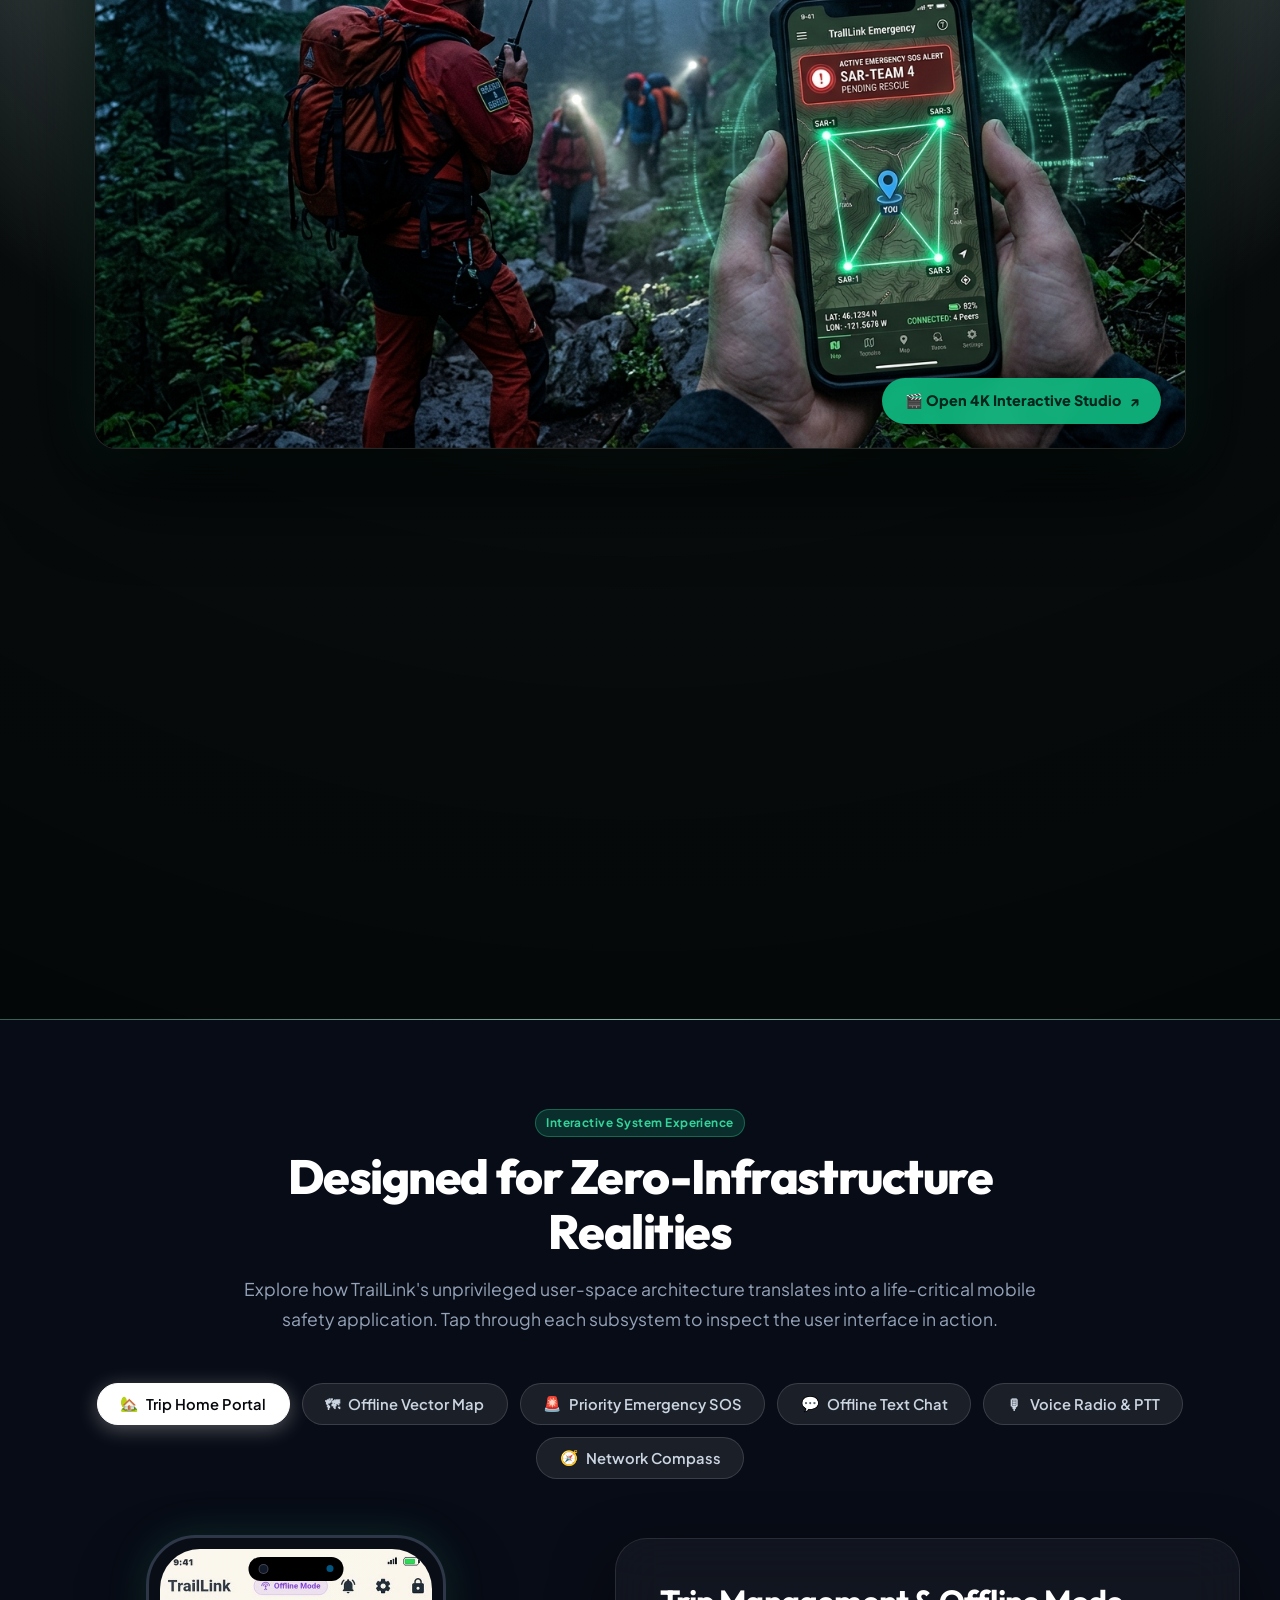
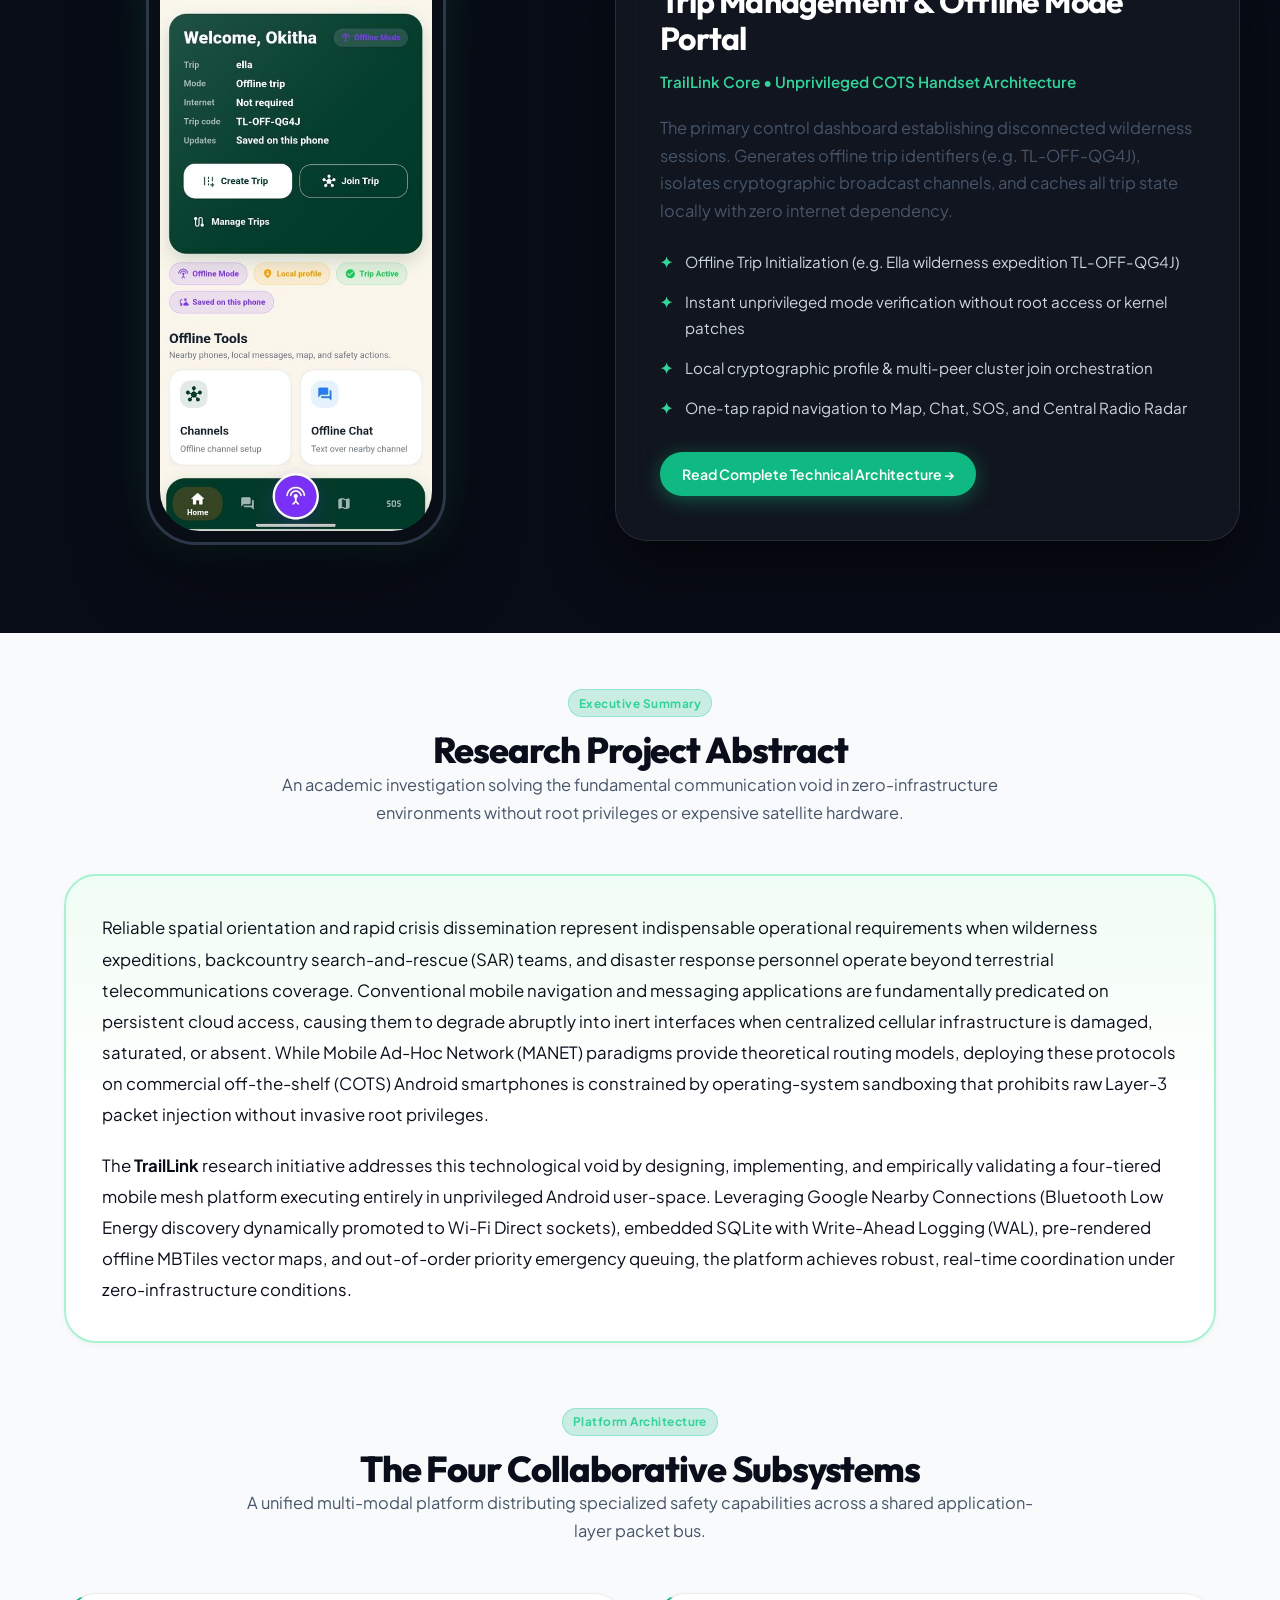
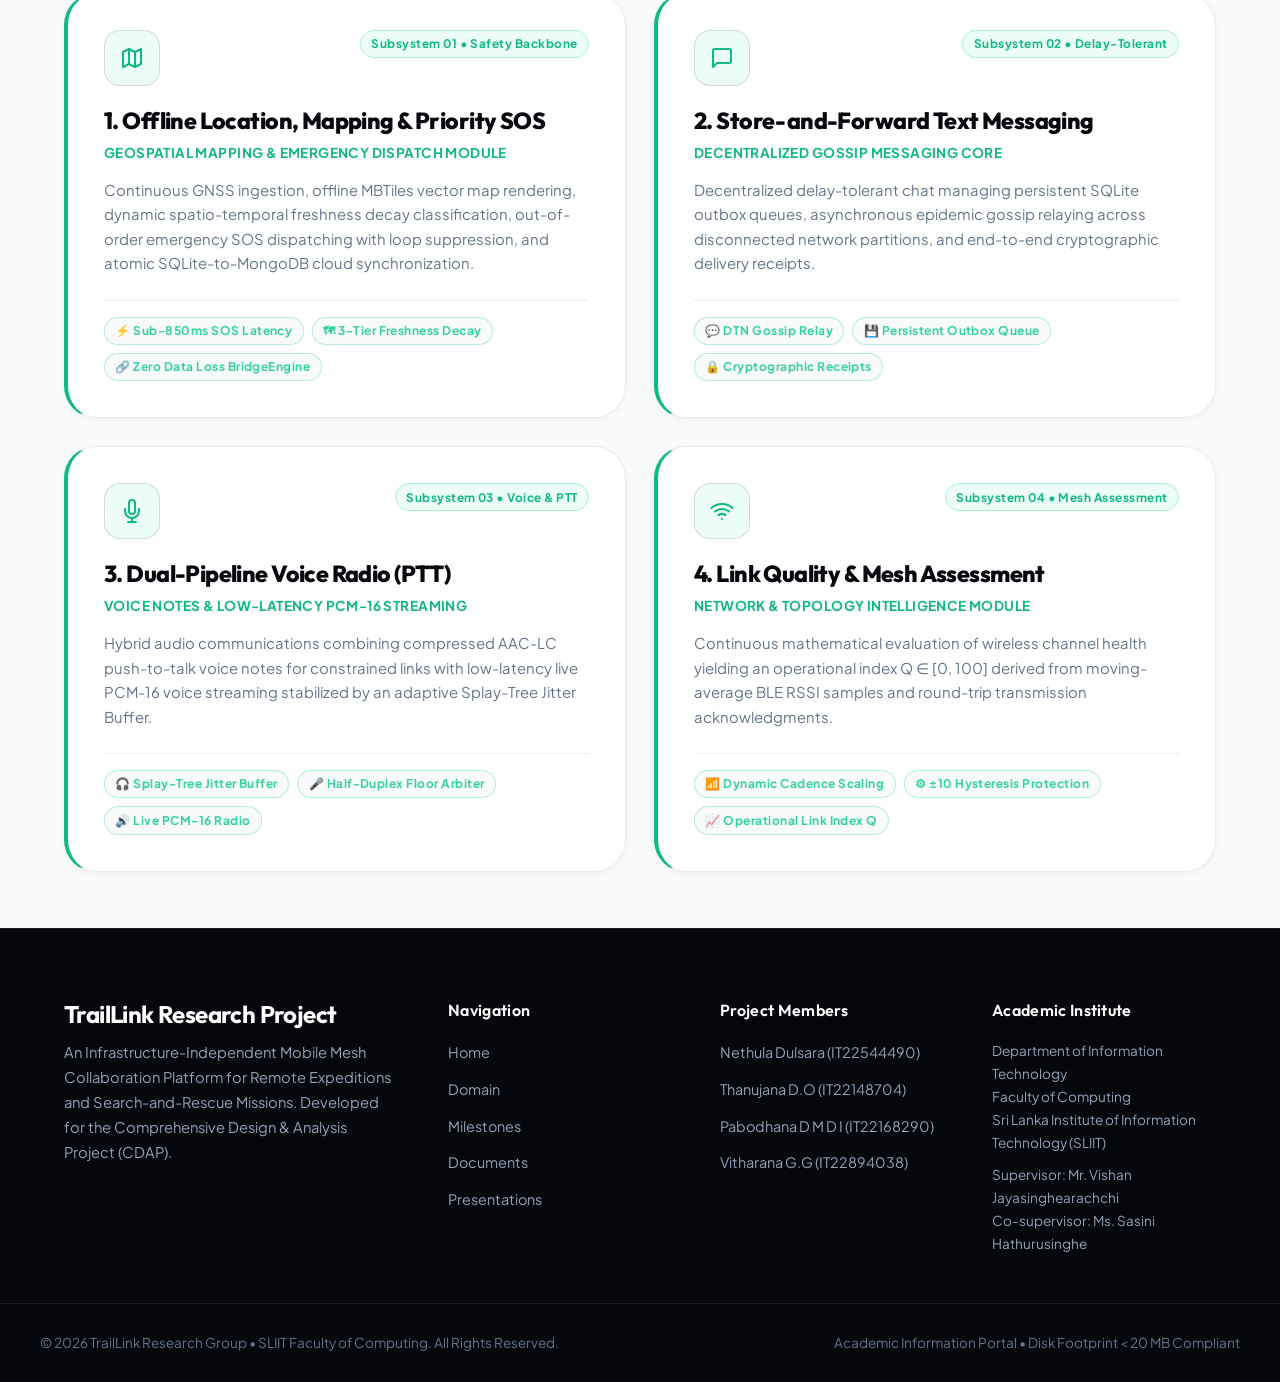
==== commit cd36dfd7: "feat: replace video with custom realistic cinematic TrailLink wilderness SAR deployment image and ac" ====
--- a/index.html
+++ b/index.html
@@ -58,7 +58,7 @@
         </p>
         <div class="hero-actions">
           <a href="commercial.html" class="btn-apple btn-apple-primary" style="background: linear-gradient(135deg, #10b981 0%, #059669 100%); box-shadow: 0 4px 20px rgba(16, 185, 129, 0.4);">&#9658; 30s Launch Commercial Video &nearr;</a>
-          <a href="#commercial-video-section" class="btn-apple btn-apple-glass">🎬 Watch 30s Commercial Video &#9662;</a>
+          <a href="#cinematic-showcase" class="btn-apple btn-apple-glass">🌲 Explore Field Deployment &#9662;</a>
           <a href="docs/R26-IT-135_Draft_Thesis.pdf" target="_blank" class="btn-apple btn-apple-glass">📘 Draft Group Thesis (PDF) &nearr;</a>
           <a href="domain.html?v=3.2" class="btn-apple btn-apple-glass">Explore Domain &rarr;</a>
         </div>
@@ -122,15 +122,15 @@
     </div>
   </section>
 
-  <!-- Cinematic Launch Commercial Video Section -->
-  <section id="commercial-video-section" class="commercial-spotlight-section">
+  <!-- Cinematic Field Showcase Section -->
+  <section id="cinematic-showcase" class="commercial-spotlight-section">
     <div class="commercial-header reveal">
       <span class="notice-badge" style="background: rgba(16, 185, 129, 0.2); color: #34d399; border-color: rgba(52, 211, 153, 0.4);">
-        🎬 Official 30-Second Commercial Launch
+        🌲 Real-World Wilderness Field Deployment
       </span>
-      <h2>TrailLink in Action &bull; 30-Second Cinematic Launch Video</h2>
+      <h2>Autonomous Off-Grid Safety Mesh in Action</h2>
       <p>
-        When disaster strikes and telecom grids collapse, TrailLink establishes an autonomous, unprivileged P2P mobile mesh on unmodified consumer smartphones. Experience real-time offline mapping, priority emergency SOS, and live voice radio in action.
+        When disaster strikes and telecom grids collapse, TrailLink establishes an unprivileged P2P mobile mesh on unmodified consumer smartphones—integrating real-time offline vector mapping, priority emergency SOS, and live voice radio.
       </p>
     </div>
 
@@ -138,25 +138,18 @@
       <div class="video-screen-frame">
         <div class="video-screen-hud">
           <div class="hud-pill">
-            <span class="pulse-dot"></span> 4K 60FPS COMMERCIAL
-          </div>
-          <div class="hud-pill" style="border-color: rgba(56, 189, 248, 0.4); color: #38bdf8;">
-            📡 DUAL-PIPELINE AUDIO: ON
-          </div>
-        </div>
-
-        <video 
-          id="homeCommercialVideo" 
-          src="images/traillink_commercial.mp4" 
-          autoplay 
-          muted 
-          loop 
-          playsinline 
-          controls
-          poster="images/app_screen_home.jpg"
-          title="TrailLink 30-Second Cinematic Commercial">
-          Your browser does not support the video tag.
-        </video>
+            <span class="pulse-dot"></span> 📡 LIVE P2P MESH: 4 PEERS CONNECTED
+          </div>
+          <div class="hud-pill" style="border-color: rgba(239, 68, 68, 0.4); color: #f87171;">
+            🚨 PRIORITY SOS ROUTING: ACTIVE
+          </div>
+        </div>
+
+        <img 
+          src="images/traillink_cinematic_showcase.jpg" 
+          alt="TrailLink Search and Rescue Field Deployment in Zero Infrastructure Wilderness" 
+          class="cinematic-showcase-img"
+          loading="eager">
 
         <a href="commercial.html" class="video-screen-overlay-btn">
           <span>🎬 Open 4K Interactive Studio</span>
--- a/css/style.css
+++ b/css/style.css
@@ -3081,11 +3081,17 @@
   aspect-ratio: 16 / 9;
 }
 
-.video-screen-frame video {
+.video-screen-frame video,
+.video-screen-frame img.cinematic-showcase-img {
   width: 100%;
   height: 100%;
   object-fit: cover;
   display: block;
+  transition: transform 0.8s cubic-bezier(0.16, 1, 0.3, 1);
+}
+
+.video-screen-frame:hover img.cinematic-showcase-img {
+  transform: scale(1.02);
 }
 
 .video-screen-hud {
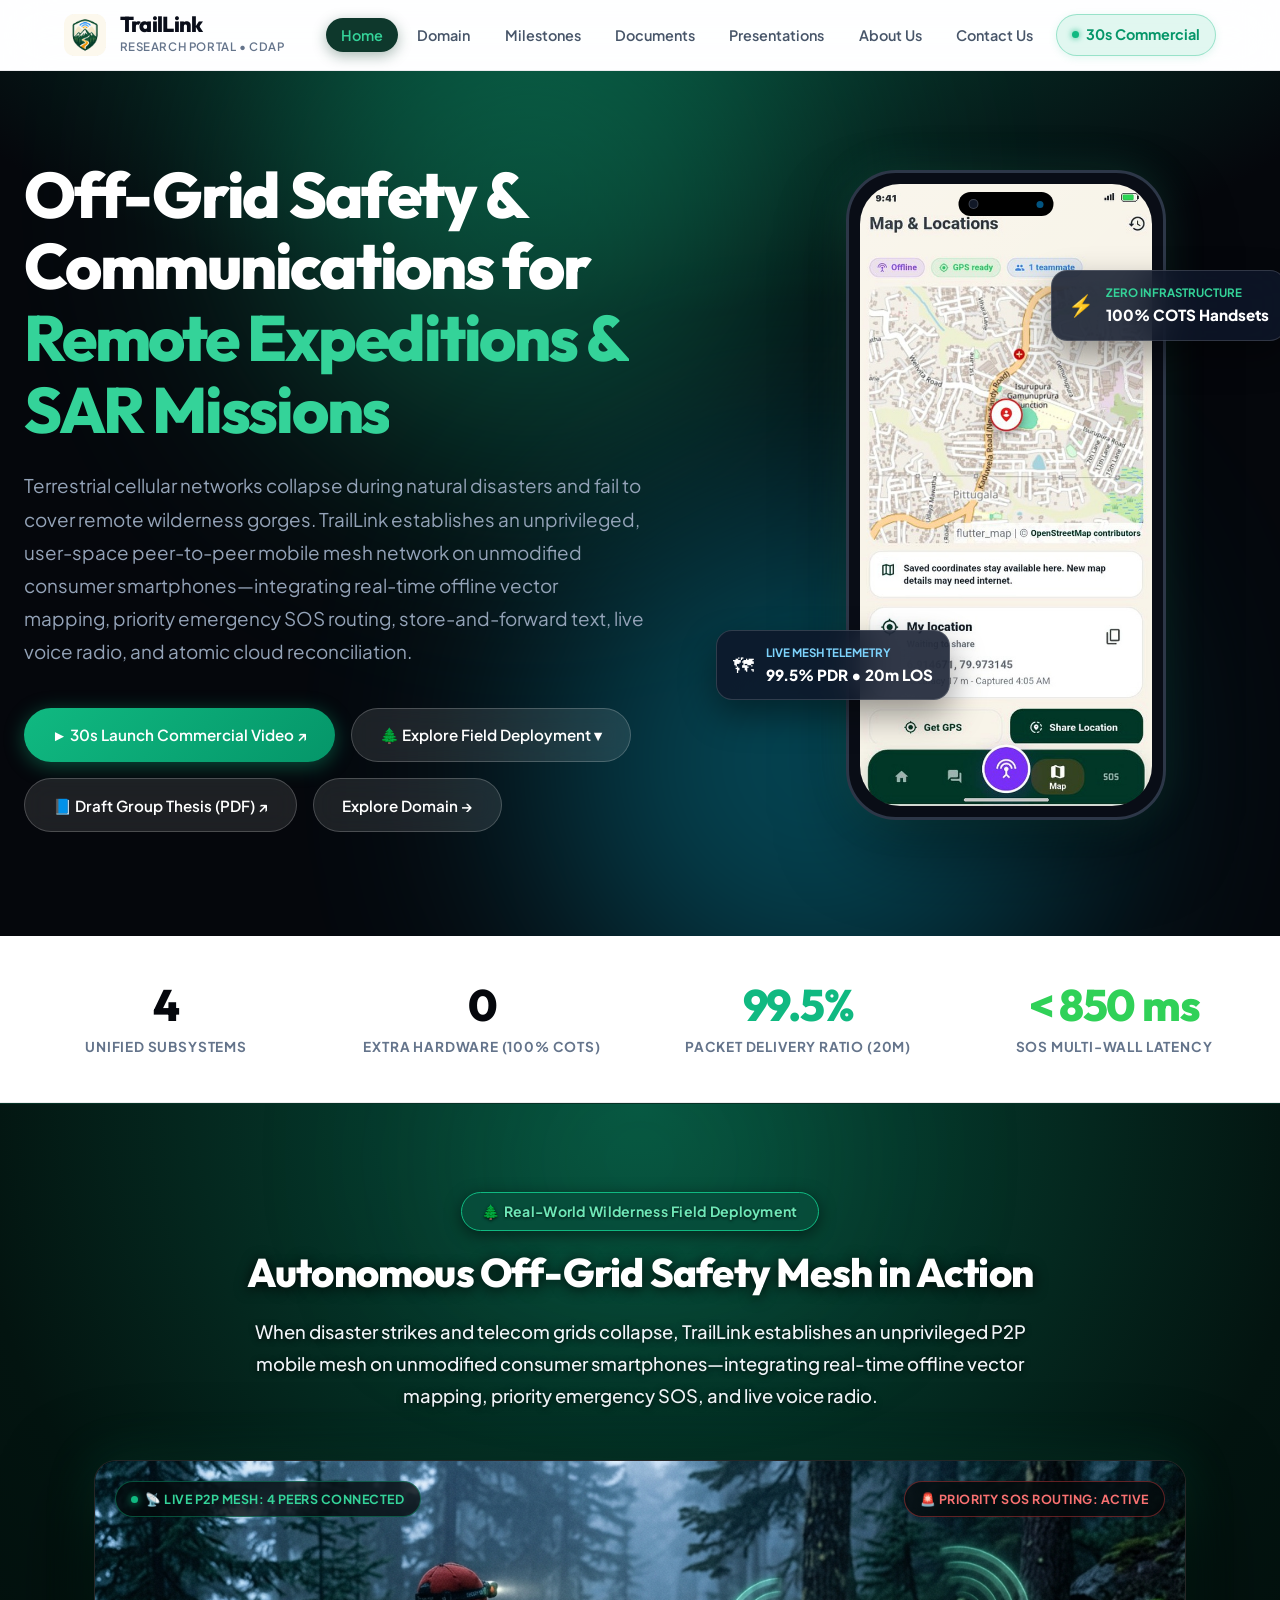
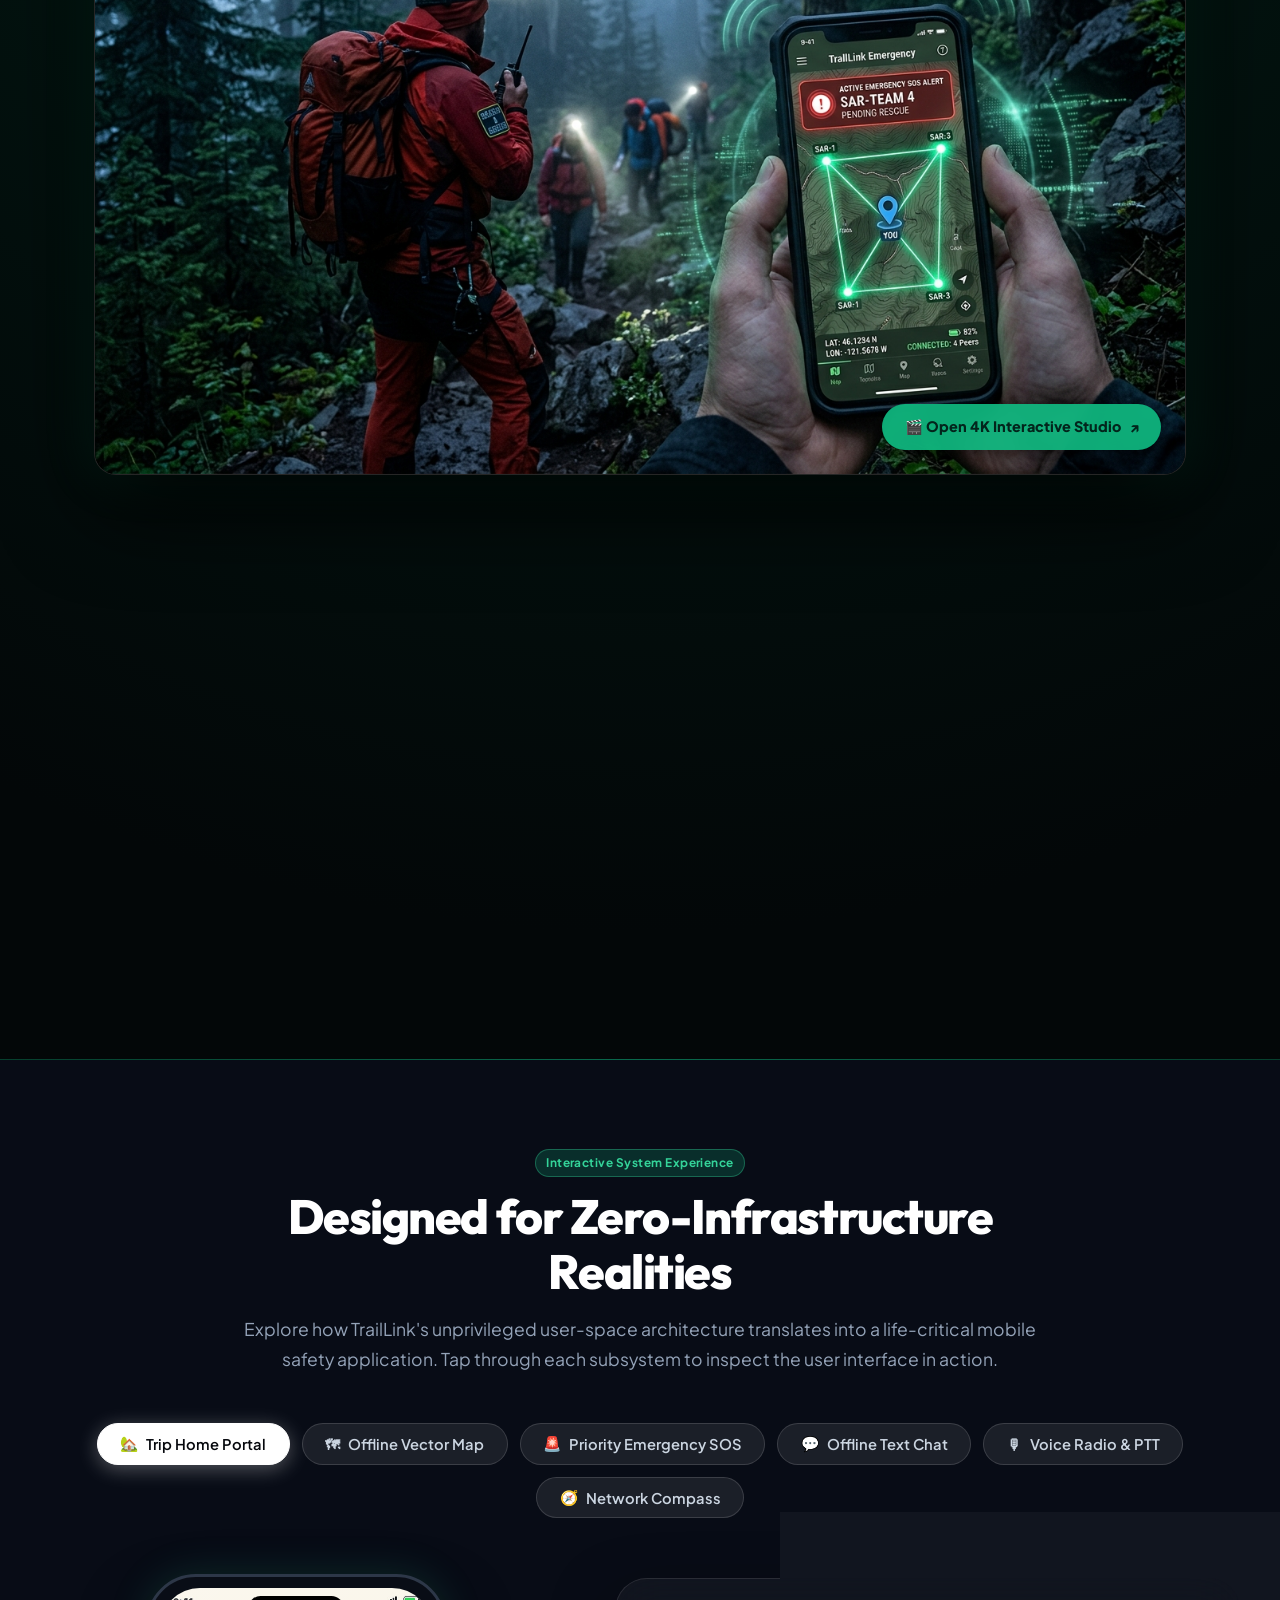
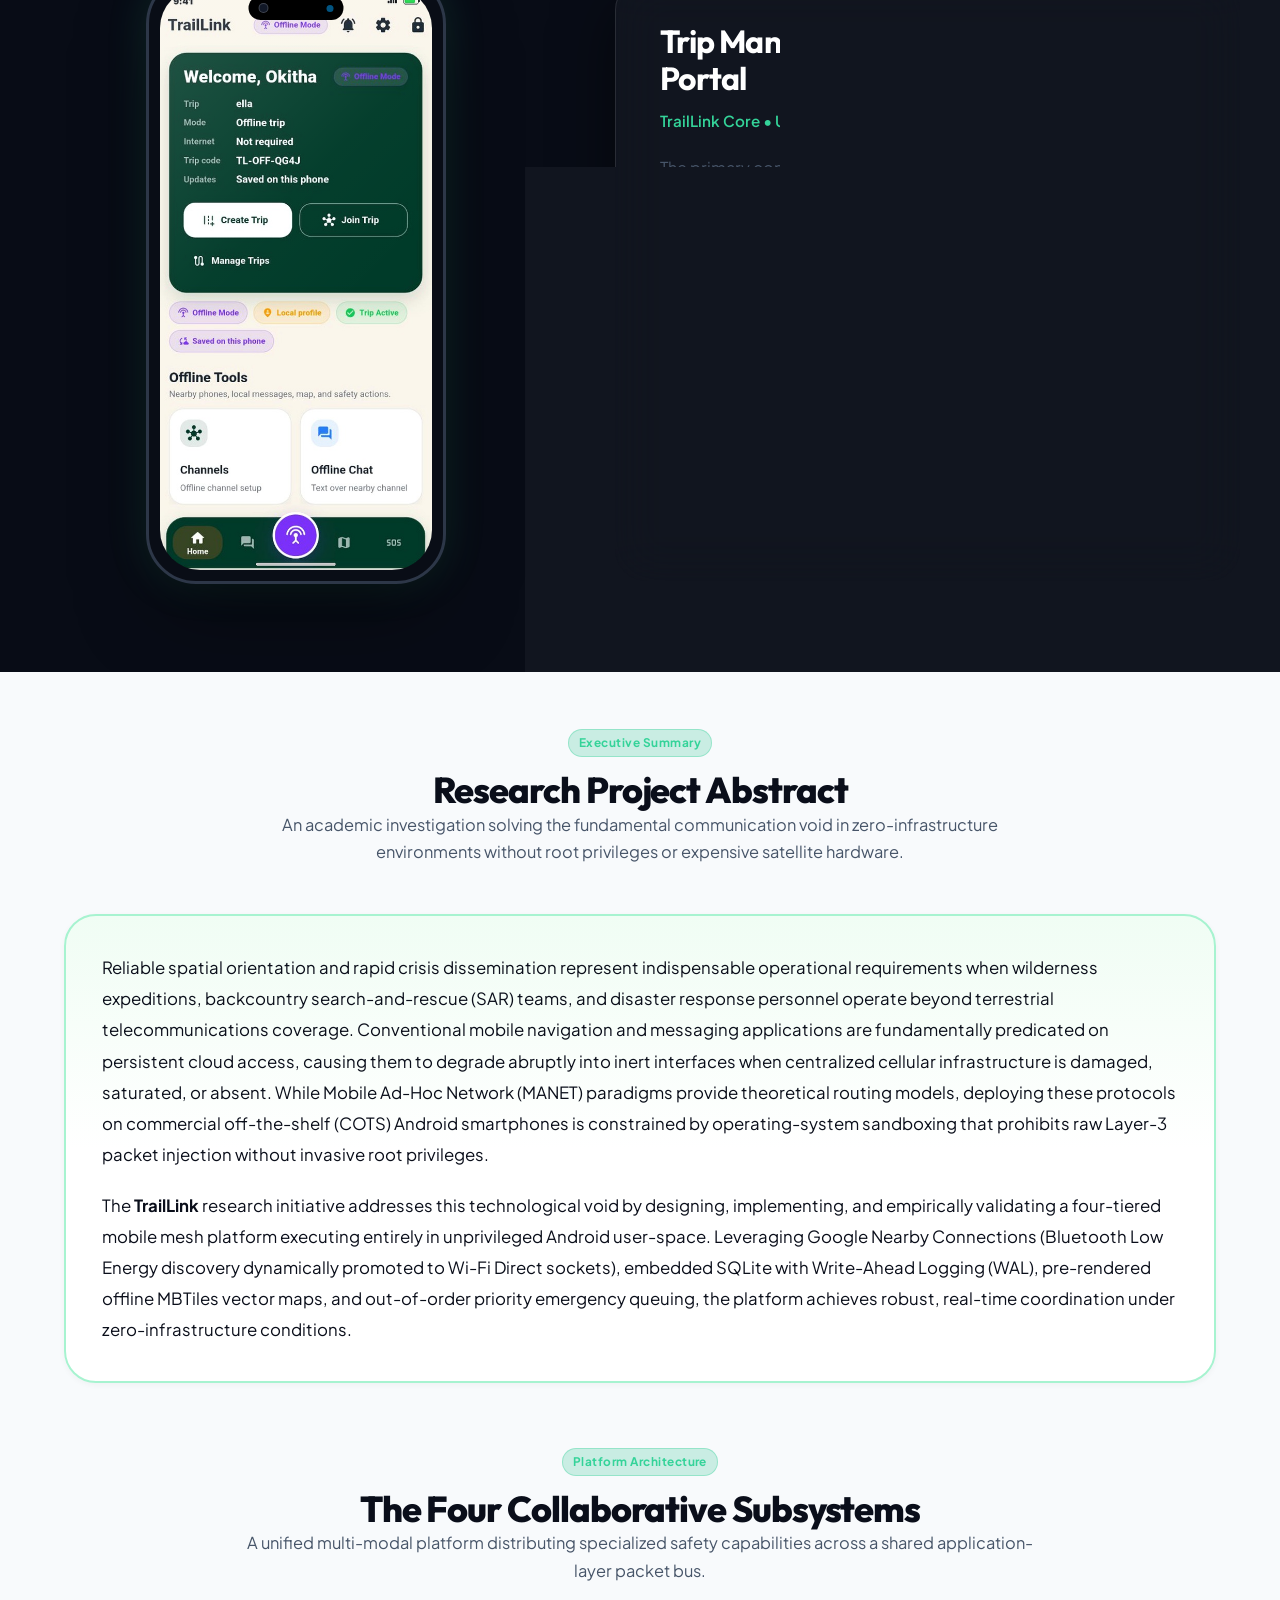
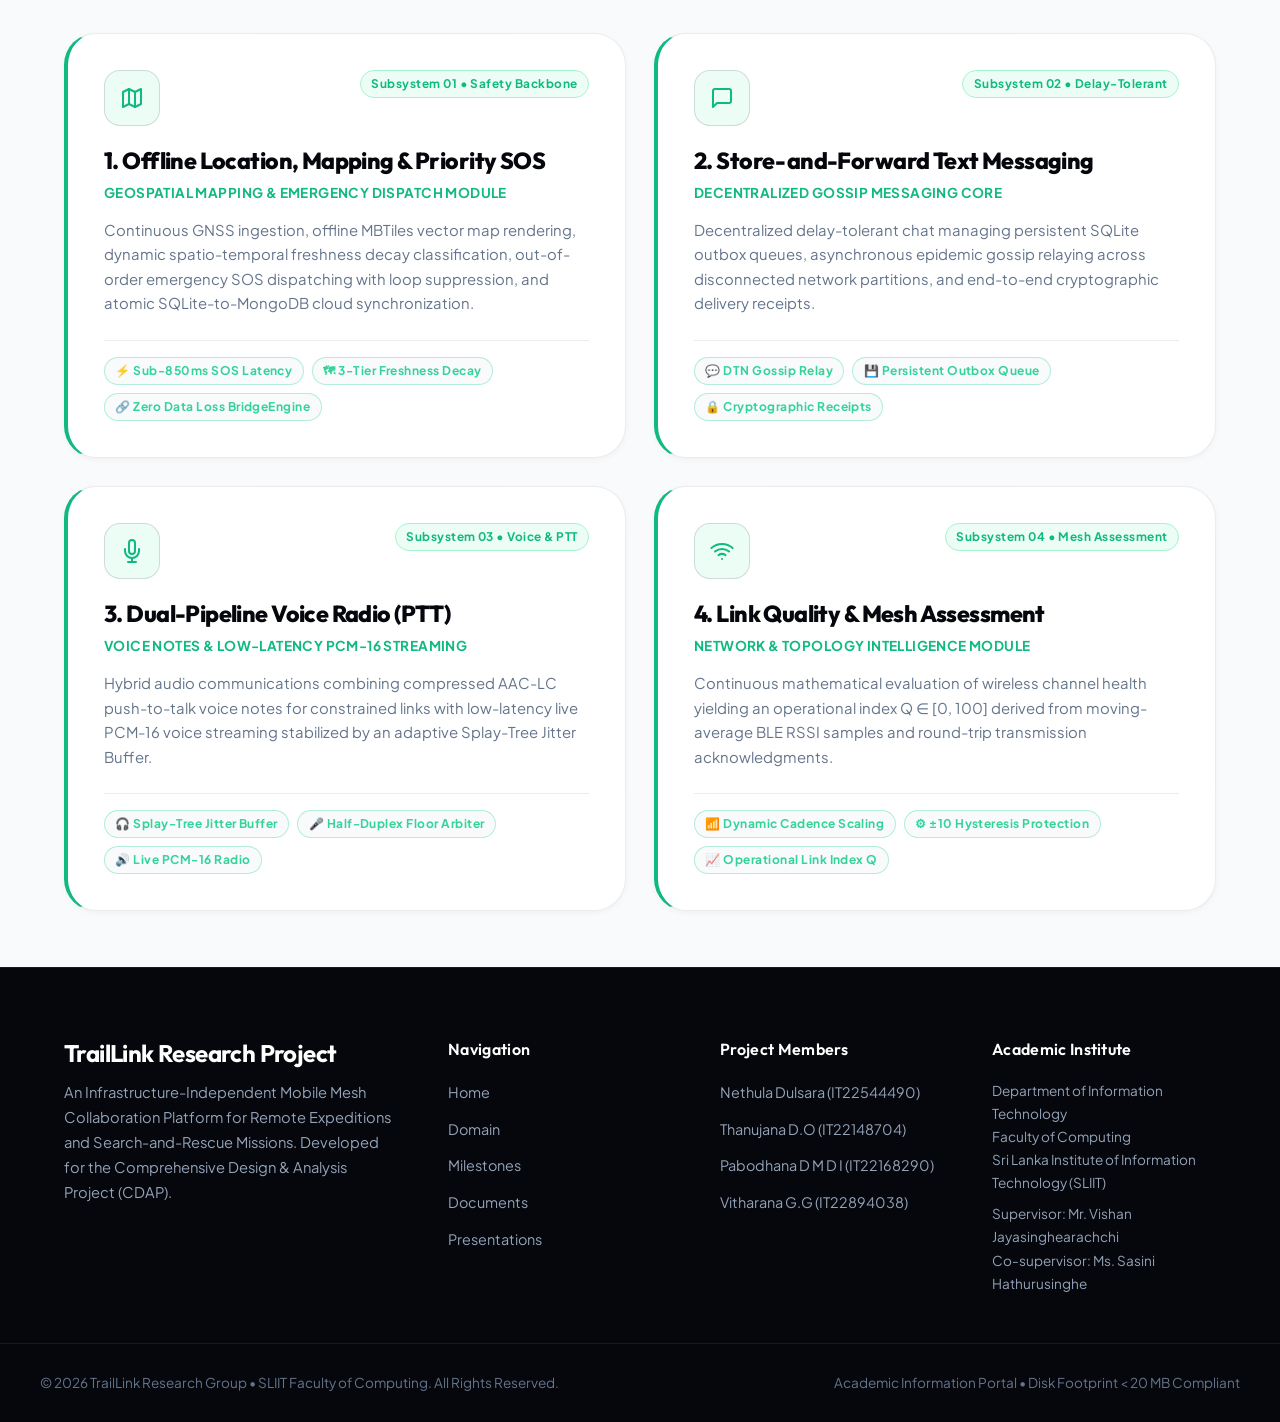
==== commit 8f682f5f: "fix: increase contrast and readability in showcase section and remove percentage marks from mileston" ====
--- a/index.html
+++ b/index.html
@@ -125,7 +125,7 @@
   <!-- Cinematic Field Showcase Section -->
   <section id="cinematic-showcase" class="commercial-spotlight-section">
     <div class="commercial-header reveal">
-      <span class="notice-badge" style="background: rgba(16, 185, 129, 0.2); color: #34d399; border-color: rgba(52, 211, 153, 0.4);">
+      <span class="commercial-badge">
         🌲 Real-World Wilderness Field Deployment
       </span>
       <h2>Autonomous Off-Grid Safety Mesh in Action</h2>
--- a/css/style.css
+++ b/css/style.css
@@ -1063,10 +1063,7 @@
 }
 
 .milestone-marks {
-  font-size: 2.25rem;
-  font-weight: 800;
-  color: var(--apple-emerald);
-  margin-bottom: 0.25rem;
+  display: none !important;
 }
 
 .milestone-date {
@@ -3020,9 +3017,10 @@
    ============================================================================== */
 .commercial-spotlight-section {
   padding: 5.5rem 0;
-  background: radial-gradient(circle at 50% 0%, rgba(6, 78, 59, 0.35) 0%, rgba(3, 7, 8, 0.98) 60%, #030708 100%);
-  border-top: 1px solid rgba(16, 185, 129, 0.2);
-  border-bottom: 1px solid rgba(16, 185, 129, 0.2);
+  background-color: #030708 !important;
+  background: radial-gradient(circle at 50% 0%, #064e3b 0%, #031410 40%, #030708 85%) !important;
+  border-top: 1px solid rgba(16, 185, 129, 0.25);
+  border-bottom: 1px solid rgba(16, 185, 129, 0.25);
   position: relative;
   overflow: hidden;
 }
@@ -3030,38 +3028,58 @@
 .commercial-spotlight-section::before {
   content: '';
   position: absolute;
-  top: -150px;
+  top: -120px;
   left: 50%;
   transform: translateX(-50%);
-  width: 900px;
-  height: 450px;
-  background: radial-gradient(circle, rgba(16, 185, 129, 0.22) 0%, transparent 70%);
-  filter: blur(80px);
+  width: 800px;
+  height: 350px;
+  background: radial-gradient(circle, rgba(16, 185, 129, 0.15) 0%, transparent 70%);
+  filter: blur(70px);
   pointer-events: none;
 }
 
 .commercial-header {
   text-align: center;
-  max-width: 860px;
+  max-width: 900px;
   margin: 0 auto 3rem auto;
   padding: 0 1.5rem;
+}
+
+.commercial-badge {
+  display: inline-flex;
+  align-items: center;
+  gap: 0.5rem;
+  background: rgba(6, 78, 59, 0.85);
+  color: #6ee7b7 !important;
+  border: 1.5px solid #10b981;
+  font-size: 0.88rem;
+  font-weight: 700;
+  padding: 0.45rem 1.25rem;
+  border-radius: 999px;
+  letter-spacing: 0.02em;
+  box-shadow: 0 4px 16px rgba(0, 0, 0, 0.5);
+  text-shadow: 0 1px 3px rgba(0, 0, 0, 0.8);
 }
 
 .commercial-header h2 {
   font-size: 2.5rem;
   font-weight: 800;
-  color: #ffffff;
-  margin-top: 0.75rem;
-  margin-bottom: 1rem;
+  color: #ffffff !important;
+  margin-top: 1rem;
+  margin-bottom: 1.15rem;
   letter-spacing: -0.02em;
   line-height: 1.25;
+  text-shadow: 0 2px 14px rgba(0, 0, 0, 0.9);
 }
 
 .commercial-header p {
-  font-size: 1.08rem;
-  color: #94a3b8;
-  line-height: 1.7;
+  font-size: 1.15rem;
+  color: #f1f5f9 !important;
+  font-weight: 500;
+  line-height: 1.75;
   margin: 0 auto;
+  max-width: 820px;
+  text-shadow: 0 1px 6px rgba(0, 0, 0, 0.85);
 }
 
 .commercial-theater-wrap {
@@ -3220,9 +3238,9 @@
 }
 
 .feature-card-text {
-  font-size: 0.88rem;
-  color: #94a3b8;
-  line-height: 1.6;
+  font-size: 0.92rem;
+  color: #cbd5e1 !important;
+  line-height: 1.65;
   margin: 0;
   flex-grow: 1;
 }
